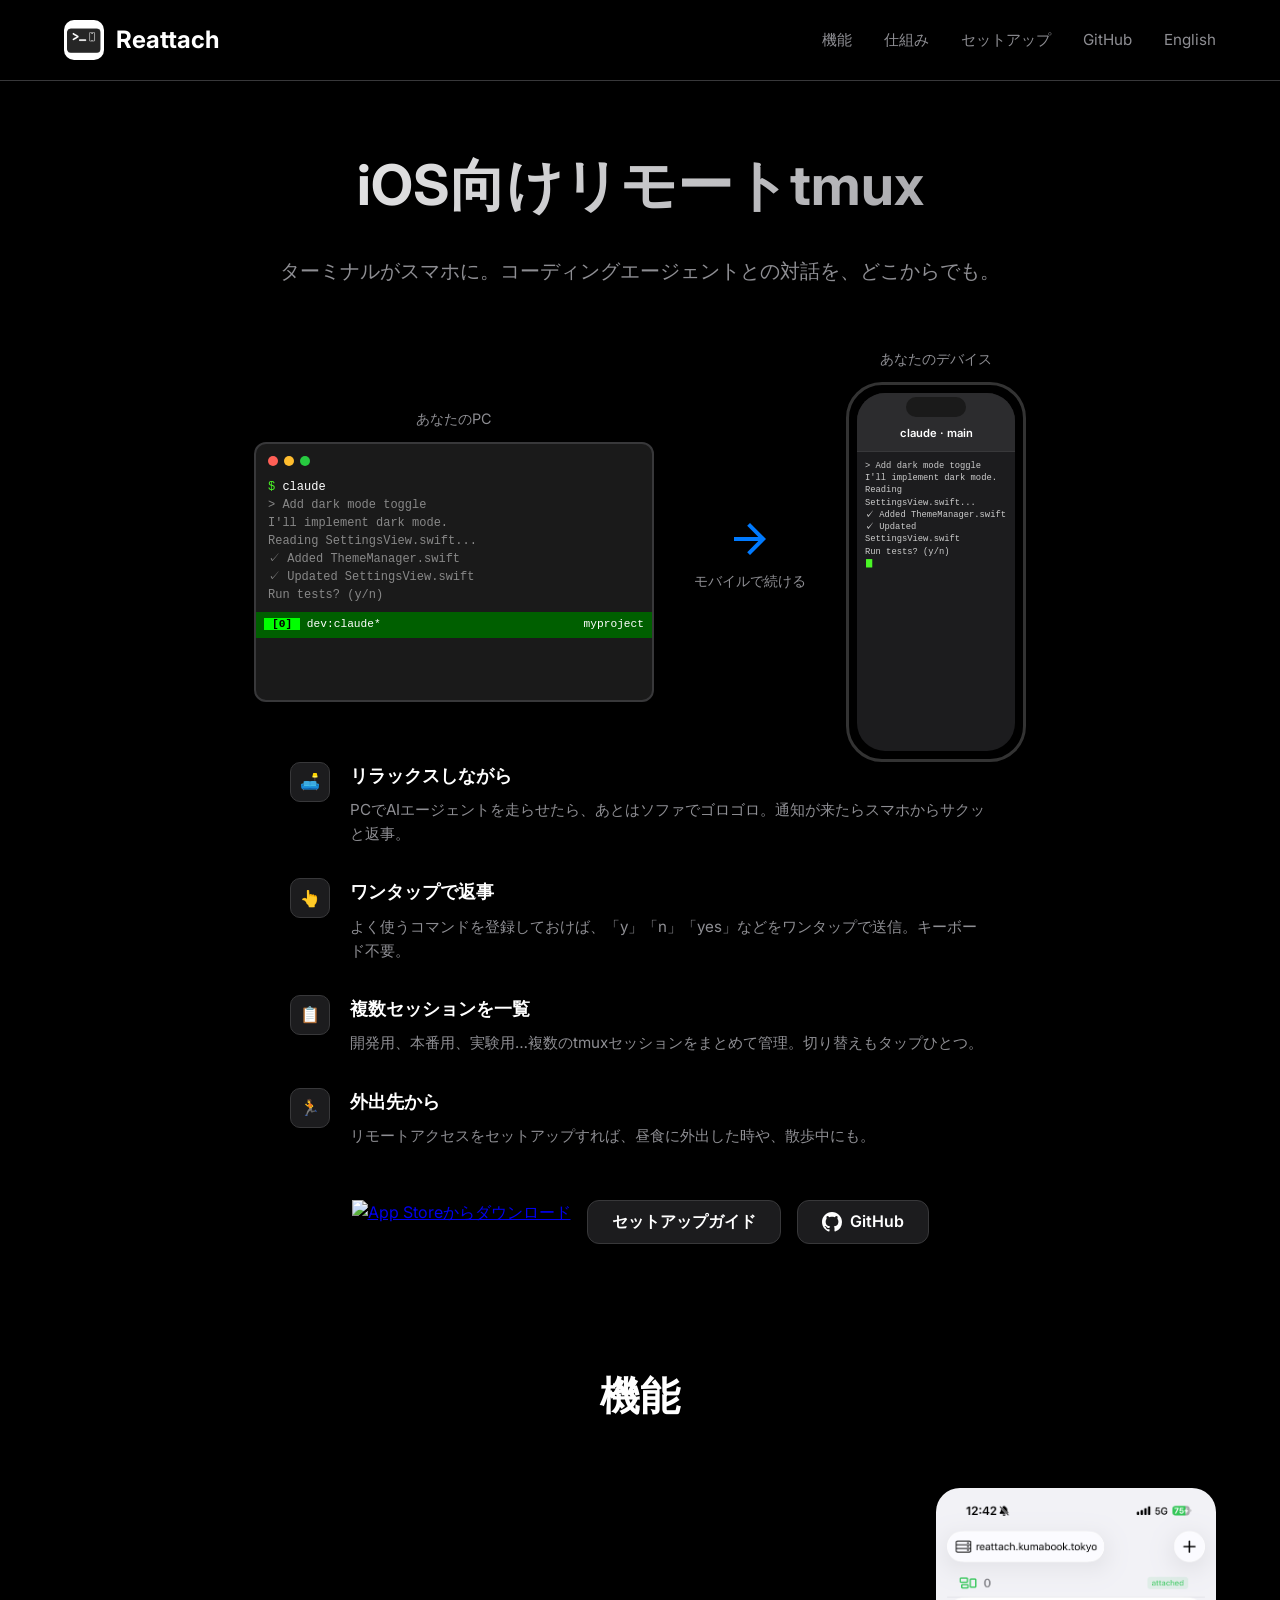
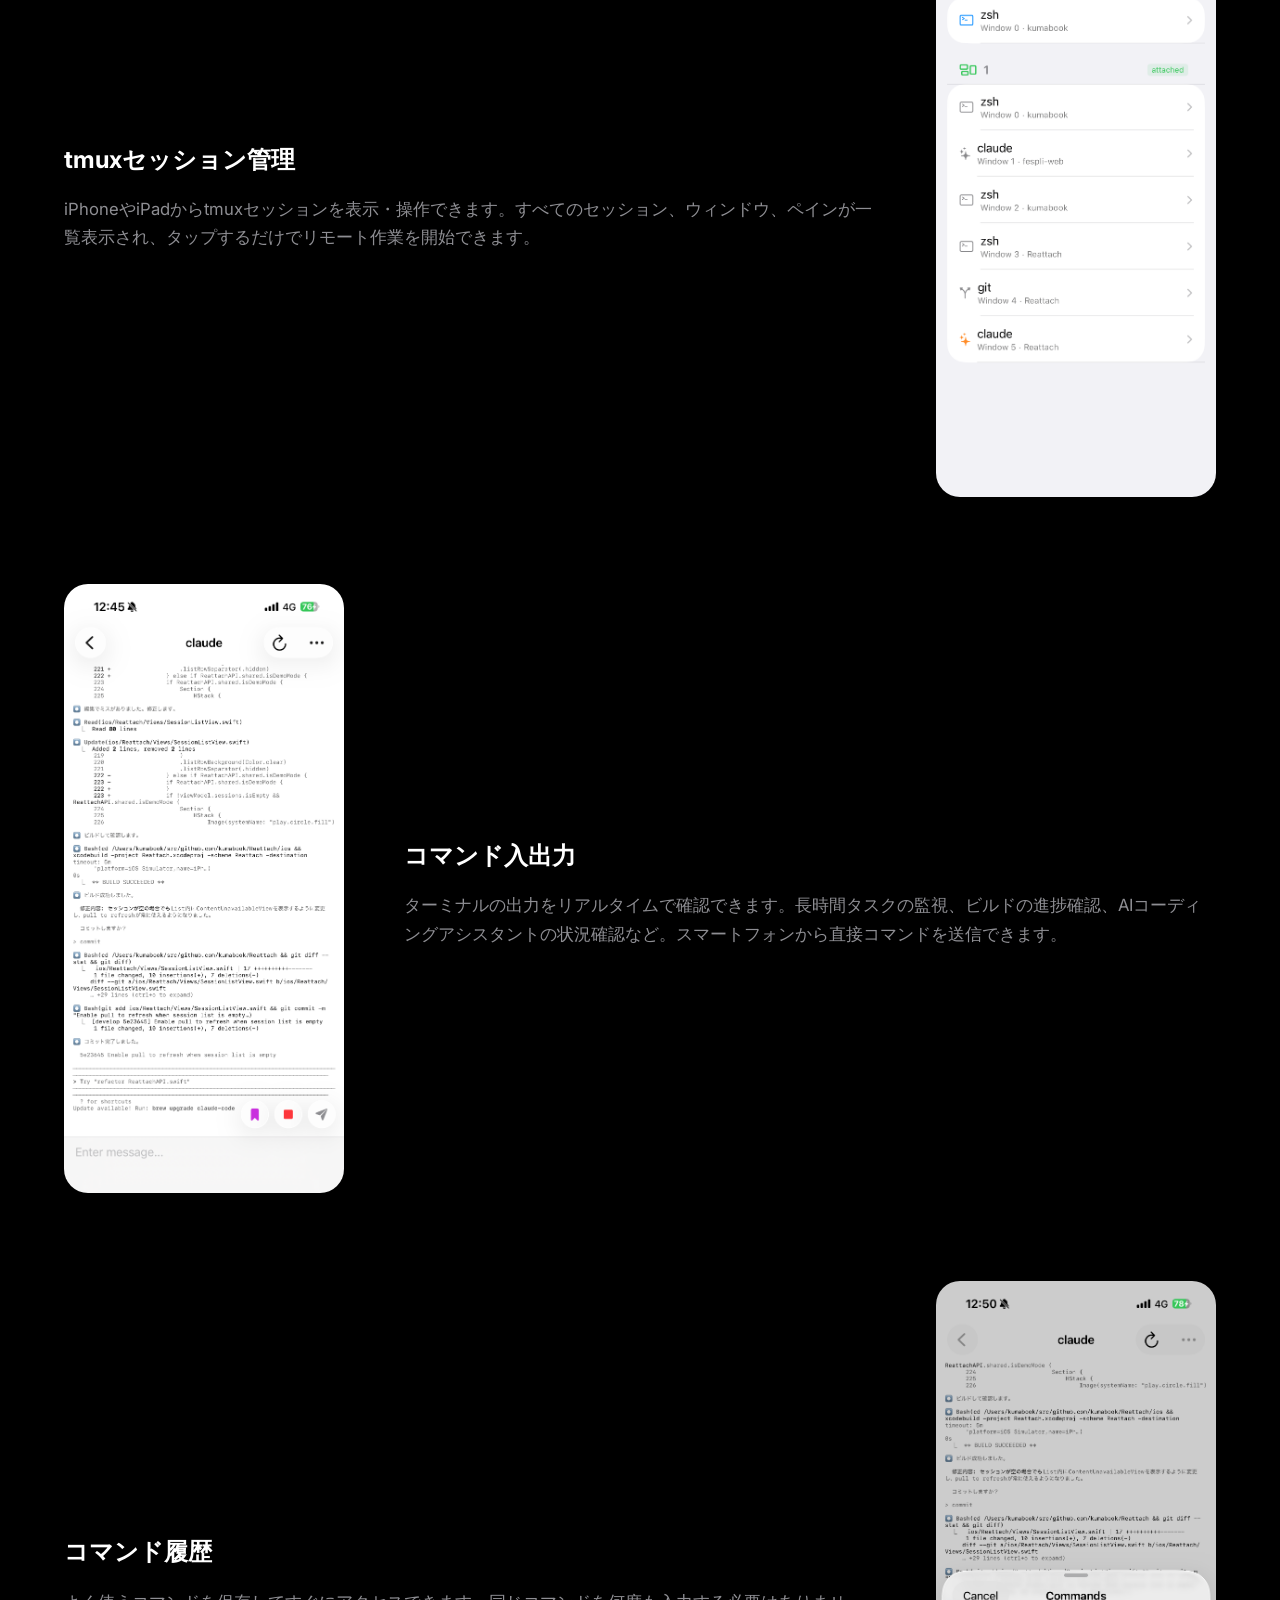
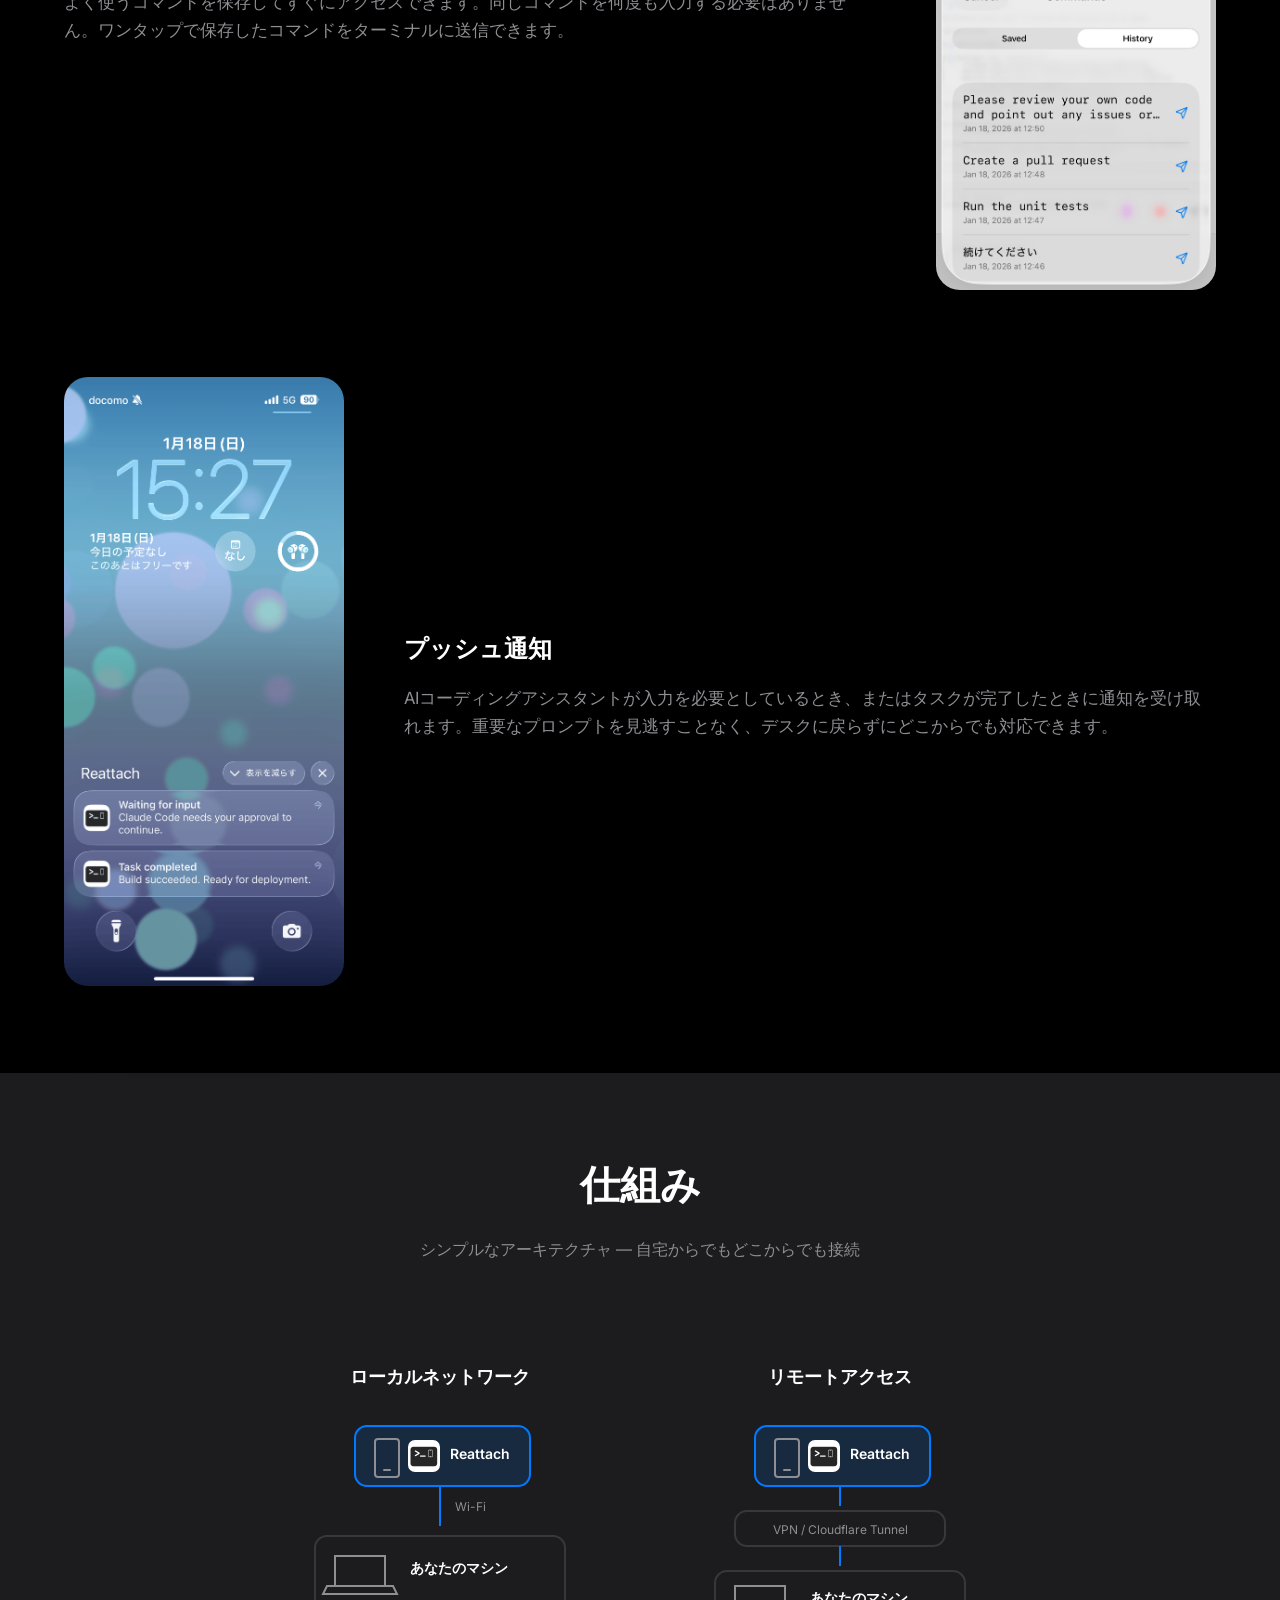
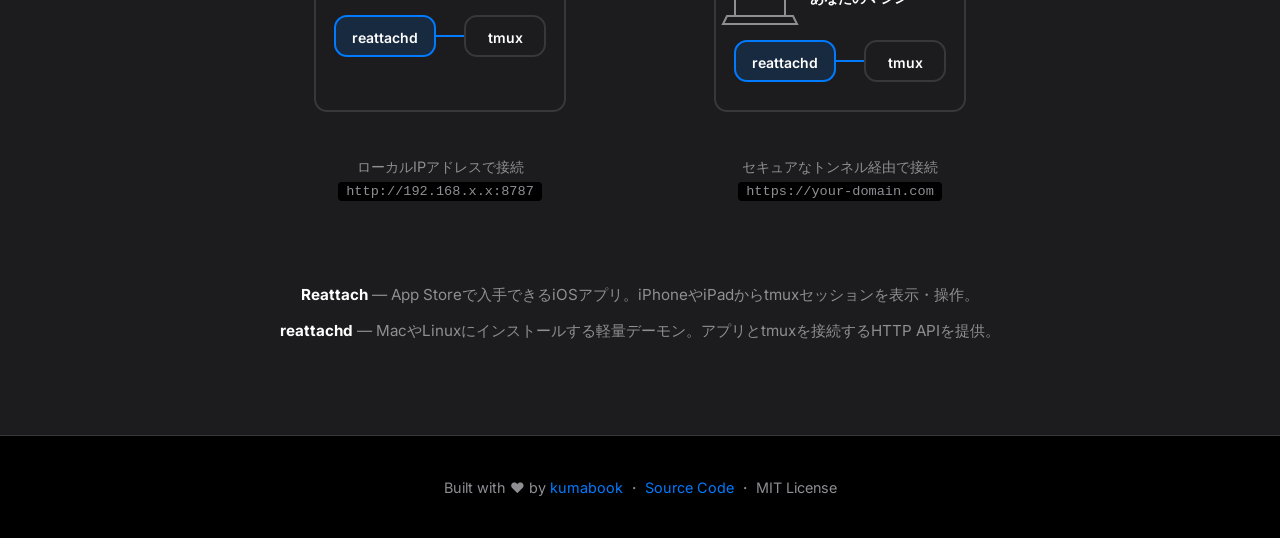
==== docs/ja/index.html @ fb19f775 "Improve landing page layout and CTA placement - Move CTA buttons above Features section for better v" ====
<!DOCTYPE html>
<html lang="ja">
<head>
    <meta charset="UTF-8">
    <meta name="viewport" content="width=device-width, initial-scale=1.0">
    <title>Reattach - iOS向けリモートtmuxクライアント</title>
    <meta name="description" content="iPhoneからtmuxセッションを操作。AIコーディングエージェントの監視に最適。">
    <link rel="preconnect" href="https://fonts.googleapis.com">
    <link rel="preconnect" href="https://fonts.gstatic.com" crossorigin>
    <link href="https://fonts.googleapis.com/css2?family=Inter:wght@400;500;600;700&display=swap" rel="stylesheet">
    <style>
        :root {
            --primary: #007AFF;
            --primary-dark: #0056CC;
            --bg: #000000;
            --bg-secondary: #1C1C1E;
            --text: #FFFFFF;
            --text-secondary: #8E8E93;
            --border: #38383A;
        }

        * {
            margin: 0;
            padding: 0;
            box-sizing: border-box;
        }

        body {
            font-family: 'Inter', -apple-system, BlinkMacSystemFont, sans-serif;
            background: var(--bg);
            color: var(--text);
            line-height: 1.6;
        }

        .container {
            max-width: 1200px;
            margin: 0 auto;
            padding: 0 24px;
        }

        /* Header */
        header {
            padding: 20px 0;
            border-bottom: 1px solid var(--border);
        }

        nav {
            display: flex;
            justify-content: space-between;
            align-items: center;
        }

        .logo {
            display: flex;
            align-items: center;
            gap: 12px;
            font-size: 1.5rem;
            font-weight: 700;
            text-decoration: none;
            color: var(--text);
        }

        .logo-icon {
            width: 40px;
            height: 40px;
            border-radius: 10px;
            object-fit: cover;
        }

        .nav-links {
            display: flex;
            gap: 32px;
        }

        .nav-links a {
            color: var(--text-secondary);
            text-decoration: none;
            font-size: 0.95rem;
            transition: color 0.2s;
        }

        .nav-links a:hover {
            color: var(--text);
        }

        /* Hero */
        .hero {
            padding: 60px 0 20px;
            text-align: center;
        }

        .hero h1 {
            font-size: 3.5rem;
            font-weight: 700;
            margin-bottom: 24px;
            background: linear-gradient(135deg, var(--text), var(--text-secondary));
            -webkit-background-clip: text;
            -webkit-text-fill-color: transparent;
            background-clip: text;
        }

        .hero p {
            font-size: 1.25rem;
            color: var(--text-secondary);
            margin: 0 auto 40px;
        }

        .cta-buttons {
            display: flex;
            gap: 16px;
            justify-content: center;
            flex-wrap: wrap;
        }

        .btn {
            display: inline-flex;
            align-items: center;
            gap: 8px;
            padding: 14px 28px;
            border-radius: 12px;
            font-size: 1rem;
            font-weight: 600;
            text-decoration: none;
            transition: all 0.2s;
        }

        .btn-primary {
            background: var(--primary);
            color: white;
        }

        .btn-primary:hover {
            background: var(--primary-dark);
            transform: translateY(-2px);
        }

        .btn-secondary {
            background: var(--bg-secondary);
            color: var(--text);
            border: 1px solid var(--border);
        }

        .btn-secondary:hover {
            background: #2C2C2E;
            transform: translateY(-2px);
        }

        .app-store-badge {
            display: inline-flex;
            align-items: center;
            transition: transform 0.2s;
        }

        .app-store-badge:hover {
            transform: translateY(-2px);
        }

        .app-store-badge img {
            height: 44px;
            width: auto;
        }

        .cta-buttons .btn {
            height: 44px;
            padding: 0 24px;
            display: inline-flex;
            align-items: center;
        }

        /* Hero Visual */
        .hero-visual {
            padding: 0;
        }

        .handoff-diagram {
            display: flex;
            align-items: center;
            justify-content: center;
            gap: 40px;
            flex-wrap: wrap;
        }

        .device {
            position: relative;
        }

        .device-label {
            text-align: center;
            margin-bottom: 12px;
            font-size: 0.9rem;
            color: var(--text-secondary);
        }

        .pc-screen {
            width: 400px;
            height: 260px;
            background: #1a1a1a;
            border-radius: 12px;
            border: 2px solid var(--border);
            padding: 12px;
            font-family: 'SF Mono', 'Menlo', monospace;
            font-size: 0.75rem;
            color: #4AF626;
            overflow: hidden;
        }

        .pc-screen .title-bar {
            display: flex;
            gap: 6px;
            margin-bottom: 12px;
        }

        .pc-screen .title-bar span {
            width: 10px;
            height: 10px;
            border-radius: 50%;
        }

        .pc-screen .title-bar .red { background: #FF5F56; }
        .pc-screen .title-bar .yellow { background: #FFBD2E; }
        .pc-screen .title-bar .green { background: #27CA40; }

        .pc-screen .terminal-content {
            line-height: 1.5;
            color: #ccc;
            flex: 1;
        }

        .pc-screen .prompt { color: #4AF626; }
        .pc-screen .command { color: #fff; }
        .pc-screen .output { color: #888; }

        .pc-screen .tmux-status {
            background: #005f00;
            color: #fff;
            padding: 4px 8px;
            font-size: 0.7rem;
            margin: 8px -12px -12px -12px;
            display: flex;
            justify-content: space-between;
        }

        .pc-screen .tmux-status .session {
            background: #00ff00;
            color: #000;
            padding: 0 8px;
            font-weight: bold;
        }

        .arrow {
            display: flex;
            flex-direction: column;
            align-items: center;
            gap: 8px;
            color: var(--primary);
        }

        .arrow svg {
            width: 48px;
            height: 48px;
        }

        .arrow span {
            font-size: 0.85rem;
            color: var(--text-secondary);
        }

        .phone-frame {
            width: 180px;
            height: 380px;
            background: #000;
            border-radius: 36px;
            border: 3px solid #333;
            padding: 8px;
            position: relative;
        }

        .phone-frame::before {
            content: '';
            position: absolute;
            top: 12px;
            left: 50%;
            transform: translateX(-50%);
            width: 60px;
            height: 20px;
            background: #1a1a1a;
            border-radius: 10px;
        }

        .phone-screen {
            width: 100%;
            height: 100%;
            background: #1C1C1E;
            border-radius: 28px;
            overflow: hidden;
            display: flex;
            flex-direction: column;
        }

        .phone-header {
            background: #2C2C2E;
            padding: 32px 12px 8px;
            text-align: center;
            font-size: 0.7rem;
            font-weight: 600;
            border-bottom: 1px solid var(--border);
        }

        .phone-content {
            flex: 1;
            padding: 8px;
            font-family: 'SF Mono', 'Menlo', monospace;
            font-size: 0.55rem;
            color: #ccc;
            line-height: 1.4;
            overflow: hidden;
        }

        .phone-content .prompt { color: #4AF626; }

        @media (max-width: 768px) {
            .handoff-diagram {
                flex-direction: column;
                gap: 24px;
            }

            .pc-screen {
                width: 320px;
                height: 200px;
                font-size: 0.65rem;
            }

            .arrow {
                transform: rotate(90deg);
            }

            .arrow span {
                transform: rotate(-90deg);
            }

            .phone-frame {
                width: 140px;
                height: 300px;
            }
        }

        /* Features */
        .features {
            padding: 80px 0;
        }

        .features h2 {
            text-align: center;
            font-size: 2.5rem;
            margin-bottom: 60px;
        }

        .feature-row {
            display: flex;
            align-items: center;
            gap: 60px;
            margin-bottom: 80px;
        }

        .feature-row:nth-child(even) {
            flex-direction: row-reverse;
        }

        .feature-row:last-child {
            margin-bottom: 0;
        }

        .feature-image {
            flex-shrink: 0;
        }

        .feature-image img {
            width: 280px;
            height: auto;
            border-radius: 24px;
            box-shadow: 0 20px 60px rgba(0, 0, 0, 0.5);
        }

        .feature-content h3 {
            font-size: 1.5rem;
            margin-bottom: 16px;
        }

        .feature-content p {
            color: var(--text-secondary);
            font-size: 1.05rem;
            line-height: 1.7;
        }

        @media (max-width: 768px) {
            .feature-row,
            .feature-row:nth-child(even) {
                flex-direction: column;
                gap: 32px;
                text-align: center;
            }

            .feature-image img {
                width: 240px;
            }
        }

        /* Architecture */
        .architecture {
            padding: 80px 0;
            background: var(--bg-secondary);
        }

        .architecture h2 {
            text-align: center;
            font-size: 2.5rem;
            margin-bottom: 20px;
        }

        .architecture > .container > p {
            text-align: center;
            color: var(--text-secondary);
            margin-bottom: 60px;
        }

        .diagram {
            display: flex;
            justify-content: center;
            padding: 40px 20px;
        }

        .diagram svg {
            max-width: 100%;
            height: auto;
        }

        .diagram-grid {
            display: grid;
            grid-template-columns: repeat(2, 1fr);
            gap: 40px;
            padding: 40px 20px;
            max-width: 800px;
            margin: 0 auto;
        }

        .diagram-item {
            text-align: center;
        }

        .diagram-item h3 {
            font-size: 1.1rem;
            margin-bottom: 20px;
            color: var(--text);
        }

        .diagram-item svg {
            max-width: 100%;
            height: auto;
        }

        .diagram-caption {
            margin-top: 16px;
            font-size: 0.9rem;
            color: var(--text-secondary);
        }

        .diagram-caption code {
            background: var(--bg);
            padding: 2px 8px;
            border-radius: 4px;
            font-size: 0.85rem;
        }

        @media (max-width: 700px) {
            .diagram-grid {
                grid-template-columns: 1fr;
            }
        }

        .diagram-box {
            fill: var(--bg-secondary);
            stroke: var(--border);
            stroke-width: 2;
            rx: 12;
        }

        .diagram-box-highlight {
            fill: rgba(0, 122, 255, 0.15);
            stroke: var(--primary);
            stroke-width: 2;
            rx: 12;
        }

        .diagram-text {
            fill: var(--text);
            font-family: 'Inter', sans-serif;
            font-size: 14px;
            font-weight: 600;
        }

        .diagram-text-small {
            fill: var(--text-secondary);
            font-family: 'Inter', sans-serif;
            font-size: 12px;
        }

        .diagram-text-mono {
            fill: var(--text-secondary);
            font-family: 'SF Mono', 'Menlo', monospace;
            font-size: 11px;
        }

        .diagram-arrow {
            stroke: var(--primary);
            stroke-width: 2;
            fill: none;
            marker-end: url(#arrowhead);
        }

        .diagram-line-dashed {
            stroke: var(--border);
            stroke-width: 2;
            stroke-dasharray: 6 4;
            fill: none;
        }

        .diagram-icon {
            fill: var(--text);
        }

        .architecture-notes {
            max-width: 1200px;
            margin: 40px auto 0;
            text-align: center;
        }

        .architecture-notes p {
            color: var(--text-secondary);
            font-size: 0.95rem;
            margin-bottom: 12px;
        }

        .architecture-notes strong {
            color: var(--text);
        }

        /* Use Cases */
        .use-cases {
            padding: 80px 0;
        }

        .use-cases h2 {
            text-align: center;
            font-size: 2.5rem;
            margin-bottom: 60px;
        }

        .use-case-list {
            max-width: 700px;
            margin: 0 auto;
        }

        .use-case {
            display: flex;
            gap: 20px;
            margin-bottom: 32px;
            align-items: flex-start;
        }

        .use-case-icon {
            width: 40px;
            height: 40px;
            background: var(--bg-secondary);
            border: 1px solid var(--border);
            border-radius: 10px;
            display: flex;
            align-items: center;
            justify-content: center;
            flex-shrink: 0;
        }

        .use-case h3 {
            font-size: 1.1rem;
            margin-bottom: 8px;
        }

        .use-case p {
            color: var(--text-secondary);
            font-size: 0.95rem;
        }

        /* CTA Section */
        .cta-section {
            padding: 20px 0 40px;
            text-align: center;
        }

        /* Footer */
        footer {
            padding: 40px 0;
            border-top: 1px solid var(--border);
            text-align: center;
        }

        footer p {
            color: var(--text-secondary);
            font-size: 0.9rem;
        }

        footer a {
            color: var(--primary);
            text-decoration: none;
        }

        footer a:hover {
            text-decoration: underline;
        }

        /* Responsive */
        @media (max-width: 768px) {
            .hero h1 {
                font-size: 2.5rem;
            }

            .hero p {
                font-size: 1.1rem;
            }

            .nav-links {
                display: none;
            }

            .features h2,
            .architecture h2,
            .use-cases h2 {
                font-size: 2rem;
            }
        }
    </style>
</head>
<body>
    <header>
        <div class="container">
            <nav>
                <a href="/ja/" class="logo">
                    <img src="../app-icon.png" alt="Reattach" class="logo-icon">
                    Reattach
                </a>
                <div class="nav-links">
                    <a href="#features">機能</a>
                    <a href="#architecture">仕組み</a>
                    <a href="/setup.html">セットアップ</a>
                    <a href="https://github.com/kumabook/Reattach">GitHub</a>
                    <a href="/">English</a>
                </div>
            </nav>
        </div>
    </header>

    <main>
        <section class="hero">
            <div class="container">
                <h1>iOS向けリモートtmux</h1>
                <p>ターミナルがスマホに。コーディングエージェントとの対話を、どこからでも。</p>
            </div>
        </section>

        <section class="hero-visual">
            <div class="container">
                <div class="handoff-diagram">
                    <div class="device">
                        <div class="device-label">あなたのPC</div>
                        <div class="pc-screen">
                            <div class="title-bar">
                                <span class="red"></span>
                                <span class="yellow"></span>
                                <span class="green"></span>
                            </div>
                            <div class="terminal-content">
                                <div><span class="prompt">$</span> <span class="command">claude</span></div>
                                <div><span class="output">> Add dark mode toggle</span></div>
                                <div><span class="output"></span></div>
                                <div><span class="output">I'll implement dark mode.</span></div>
                                <div><span class="output">Reading SettingsView.swift...</span></div>
                                <div><span class="output"></span></div>
                                <div><span class="output">✓ Added ThemeManager.swift</span></div>
                                <div><span class="output">✓ Updated SettingsView.swift</span></div>
                                <div><span class="output"></span></div>
                                <div><span class="output">Run tests? (y/n)</span></div>
                            </div>
                            <div class="tmux-status">
                                <span><span class="session">[0]</span> dev:claude*</span>
                                <span>myproject</span>
                            </div>
                        </div>
                    </div>

                    <div class="arrow">
                        <svg viewBox="0 0 24 24" fill="currentColor">
                            <path d="M12 4l-1.41 1.41L16.17 11H4v2h12.17l-5.58 5.59L12 20l8-8z"/>
                        </svg>
                        <span>モバイルで続ける</span>
                    </div>

                    <div class="device">
                        <div class="device-label">あなたのデバイス</div>
                        <div class="phone-frame">
                            <div class="phone-screen">
                                <div class="phone-header">claude · main</div>
                                <div class="phone-content">
                                    <div>> Add dark mode toggle</div>
                                    <div></div>
                                    <div>I'll implement dark mode.</div>
                                    <div>Reading SettingsView.swift...</div>
                                    <div></div>
                                    <div>✓ Added ThemeManager.swift</div>
                                    <div>✓ Updated SettingsView.swift</div>
                                    <div></div>
                                    <div>Run tests? (y/n)</div>
                                    <div></div>
                                    <div><span class="prompt">▊</span></div>
                                </div>
                            </div>
                        </div>
                    </div>
                </div>
                <div class="use-case-list">
                    <div class="use-case">
                        <div class="use-case-icon">🛋️</div>
                        <div>
                            <h3>リラックスしながら</h3>
                            <p>PCでAIエージェントを走らせたら、あとはソファでゴロゴロ。通知が来たらスマホからサクッと返事。</p>
                        </div>
                    </div>
                    <div class="use-case">
                        <div class="use-case-icon">👆</div>
                        <div>
                            <h3>ワンタップで返事</h3>
                            <p>よく使うコマンドを登録しておけば、「y」「n」「yes」などをワンタップで送信。キーボード不要。</p>
                        </div>
                    </div>
                    <div class="use-case">
                        <div class="use-case-icon">📋</div>
                        <div>
                            <h3>複数セッションを一覧</h3>
                            <p>開発用、本番用、実験用…複数のtmuxセッションをまとめて管理。切り替えもタップひとつ。</p>
                        </div>
                    </div>
                    <div class="use-case">
                        <div class="use-case-icon">🏃</div>
                        <div>
                            <h3>外出先から</h3>
                            <p>リモートアクセスをセットアップすれば、昼食に外出した時や、散歩中にも。</p>
                        </div>
                    </div>
                </div>
            </div>
        </section>

        <section class="cta-section">
            <div class="container">
                <div class="cta-buttons">
                    <a href="#" class="app-store-badge">
                        <img src="https://tools.applemediaservices.com/api/badges/download-on-the-app-store/black/ja-jp?size=250x83" alt="App Storeからダウンロード">
                    </a>
                    <a href="/setup.html" class="btn btn-secondary">セットアップガイド</a>
                    <a href="https://github.com/kumabook/Reattach" class="btn btn-secondary">
                        <svg width="20" height="20" viewBox="0 0 24 24" fill="currentColor"><path d="M12 0C5.37 0 0 5.37 0 12c0 5.31 3.435 9.795 8.205 11.385.6.105.825-.255.825-.57 0-.285-.015-1.23-.015-2.235-3.015.555-3.795-.735-4.035-1.41-.135-.345-.72-1.41-1.23-1.695-.42-.225-1.02-.78-.015-.795.945-.015 1.62.87 1.845 1.23 1.08 1.815 2.805 1.305 3.495.99.105-.78.42-1.305.765-1.605-2.67-.3-5.46-1.335-5.46-5.925 0-1.305.465-2.385 1.23-3.225-.12-.3-.54-1.53.12-3.18 0 0 1.005-.315 3.3 1.23.96-.27 1.98-.405 3-.405s2.04.135 3 .405c2.295-1.56 3.3-1.23 3.3-1.23.66 1.65.24 2.88.12 3.18.765.84 1.23 1.905 1.23 3.225 0 4.605-2.805 5.625-5.475 5.925.435.375.81 1.095.81 2.22 0 1.605-.015 2.895-.015 3.3 0 .315.225.69.825.57A12.02 12.02 0 0024 12c0-6.63-5.37-12-12-12z"/></svg>
                        GitHub
                    </a>
                </div>
            </div>
        </section>

        <section class="features" id="features">
            <div class="container">
                <h2>機能</h2>
                <div class="feature-row">
                    <div class="feature-image">
                        <img src="../images/sessions.png" alt="セッション一覧">
                    </div>
                    <div class="feature-content">
                        <h3>tmuxセッション管理</h3>
                        <p>iPhoneやiPadからtmuxセッションを表示・操作できます。すべてのセッション、ウィンドウ、ペインが一覧表示され、タップするだけでリモート作業を開始できます。</p>
                    </div>
                </div>
                <div class="feature-row">
                    <div class="feature-image">
                        <img src="../images/pane.png" alt="ターミナル出力">
                    </div>
                    <div class="feature-content">
                        <h3>コマンド入出力</h3>
                        <p>ターミナルの出力をリアルタイムで確認できます。長時間タスクの監視、ビルドの進捗確認、AIコーディングアシスタントの状況確認など。スマートフォンから直接コマンドを送信できます。</p>
                    </div>
                </div>
                <div class="feature-row">
                    <div class="feature-image">
                        <img src="../images/commands.png" alt="コマンド履歴">
                    </div>
                    <div class="feature-content">
                        <h3>コマンド履歴</h3>
                        <p>よく使うコマンドを保存してすぐにアクセスできます。同じコマンドを何度も入力する必要はありません。ワンタップで保存したコマンドをターミナルに送信できます。</p>
                    </div>
                </div>
                <div class="feature-row">
                    <div class="feature-image">
                        <img src="../images/notifications.png" alt="プッシュ通知">
                    </div>
                    <div class="feature-content">
                        <h3>プッシュ通知</h3>
                        <p>AIコーディングアシスタントが入力を必要としているとき、またはタスクが完了したときに通知を受け取れます。重要なプロンプトを見逃すことなく、デスクに戻らずにどこからでも対応できます。</p>
                    </div>
                </div>
            </div>
        </section>

        <section class="architecture" id="architecture">
            <div class="container">
                <h2>仕組み</h2>
                <p>シンプルなアーキテクチャ — 自宅からでもどこからでも接続</p>
                <div class="diagram-grid">
                    <!-- Local Network Diagram -->
                    <div class="diagram-item">
                        <h3>ローカルネットワーク</h3>
                        <svg width="320" height="320" viewBox="0 0 320 320">
                            <defs>
                                <marker id="arrowhead1" markerWidth="10" markerHeight="7" refX="9" refY="3.5" orient="auto">
                                    <polygon points="0 0, 10 3.5, 0 7" fill="#007AFF"/>
                                </marker>
                                <clipPath id="iconClip1">
                                    <rect x="0" y="0" width="32" height="32" rx="7"/>
                                </clipPath>
                            </defs>

                            <!-- iOS App -->
                            <rect class="diagram-box-highlight" x="75" y="15" width="175" height="60"/>
                            <rect x="95" y="28" width="24" height="38" rx="3" fill="none" stroke="#8E8E93" stroke-width="2"/>
                            <rect x="103" y="58" width="8" height="2" rx="1" fill="#8E8E93"/>
                            <g transform="translate(128, 29)">
                                <image href="../app-icon.png" width="32" height="32" clip-path="url(#iconClip1)"/>
                            </g>
                            <text class="diagram-text" x="170" y="48" text-anchor="start">Reattach</text>

                            <!-- Arrow -->
                            <line class="diagram-arrow" x1="160" y1="75" x2="160" y2="115" marker-end="url(#arrowhead1)"/>
                            <text class="diagram-text-small" x="175" y="100">Wi-Fi</text>

                            <!-- Machine box -->
                            <rect class="diagram-box" x="35" y="125" width="250" height="175"/>
                            <path d="M55 145 L55 175 L105 175 L105 145 Z" fill="none" stroke="#8E8E93" stroke-width="2"/>
                            <path d="M47 175 L113 175 L117 183 L43 183 Z" fill="none" stroke="#8E8E93" stroke-width="2"/>
                            <text class="diagram-text" x="130" y="162" text-anchor="start">あなたのマシン</text>

                            <!-- reattachd -->
                            <rect class="diagram-box-highlight" x="55" y="205" width="100" height="40"/>
                            <text class="diagram-text" x="105" y="232" text-anchor="middle">reattachd</text>

                            <!-- Arrow -->
                            <line class="diagram-arrow" x1="155" y1="225" x2="185" y2="225" marker-end="url(#arrowhead1)"/>

                            <!-- tmux -->
                            <rect class="diagram-box" x="185" y="205" width="80" height="40"/>
                            <text class="diagram-text" x="225" y="232" text-anchor="middle">tmux</text>
                        </svg>
                        <p class="diagram-caption">ローカルIPアドレスで接続<br><code>http://192.168.x.x:8787</code></p>
                    </div>

                    <!-- Remote Access Diagram -->
                    <div class="diagram-item">
                        <h3>リモートアクセス</h3>
                        <svg width="320" height="320" viewBox="0 0 320 320">
                            <defs>
                                <marker id="arrowhead2" markerWidth="10" markerHeight="7" refX="9" refY="3.5" orient="auto">
                                    <polygon points="0 0, 10 3.5, 0 7" fill="#007AFF"/>
                                </marker>
                                <clipPath id="iconClip2">
                                    <rect x="0" y="0" width="32" height="32" rx="7"/>
                                </clipPath>
                            </defs>

                            <!-- iOS App -->
                            <rect class="diagram-box-highlight" x="75" y="15" width="175" height="60"/>
                            <rect x="95" y="28" width="24" height="38" rx="3" fill="none" stroke="#8E8E93" stroke-width="2"/>
                            <rect x="103" y="58" width="8" height="2" rx="1" fill="#8E8E93"/>
                            <g transform="translate(128, 29)">
                                <image href="../app-icon.png" width="32" height="32" clip-path="url(#iconClip2)"/>
                            </g>
                            <text class="diagram-text" x="170" y="48" text-anchor="start">Reattach</text>

                            <!-- Arrow -->
                            <line class="diagram-arrow" x1="160" y1="75" x2="160" y2="95" marker-end="url(#arrowhead2)"/>

                            <!-- VPN/Tunnel box -->
                            <rect class="diagram-box" x="55" y="100" width="210" height="35" rx="6"/>
                            <text class="diagram-text-small" x="160" y="123" text-anchor="middle">VPN / Cloudflare Tunnel</text>

                            <!-- Arrow -->
                            <line class="diagram-arrow" x1="160" y1="135" x2="160" y2="155" marker-end="url(#arrowhead2)"/>

                            <!-- Machine box -->
                            <rect class="diagram-box" x="35" y="160" width="250" height="140"/>
                            <path d="M55 175 L55 205 L105 205 L105 175 Z" fill="none" stroke="#8E8E93" stroke-width="2"/>
                            <path d="M47 205 L113 205 L117 213 L43 213 Z" fill="none" stroke="#8E8E93" stroke-width="2"/>
                            <text class="diagram-text" x="130" y="192" text-anchor="start">あなたのマシン</text>

                            <!-- reattachd -->
                            <rect class="diagram-box-highlight" x="55" y="230" width="100" height="40"/>
                            <text class="diagram-text" x="105" y="257" text-anchor="middle">reattachd</text>

                            <!-- Arrow -->
                            <line class="diagram-arrow" x1="155" y1="250" x2="185" y2="250" marker-end="url(#arrowhead2)"/>

                            <!-- tmux -->
                            <rect class="diagram-box" x="185" y="230" width="80" height="40"/>
                            <text class="diagram-text" x="225" y="257" text-anchor="middle">tmux</text>
                        </svg>
                        <p class="diagram-caption">セキュアなトンネル経由で接続<br><code>https://your-domain.com</code></p>
                    </div>
                </div>
                <div class="architecture-notes">
                    <p><strong>Reattach</strong> — App Storeで入手できるiOSアプリ。iPhoneやiPadからtmuxセッションを表示・操作。</p>
                    <p><strong>reattachd</strong> — MacやLinuxにインストールする軽量デーモン。アプリとtmuxを接続するHTTP APIを提供。</p>
                </div>
            </div>
        </section>

    </main>

    <footer>
        <div class="container">
            <p>
                Built with ❤️ by <a href="https://github.com/kumabook">kumabook</a> ・
                <a href="https://github.com/kumabook/Reattach">Source Code</a> ・
                MIT License
            </p>
        </div>
    </footer>
</body>
</html>
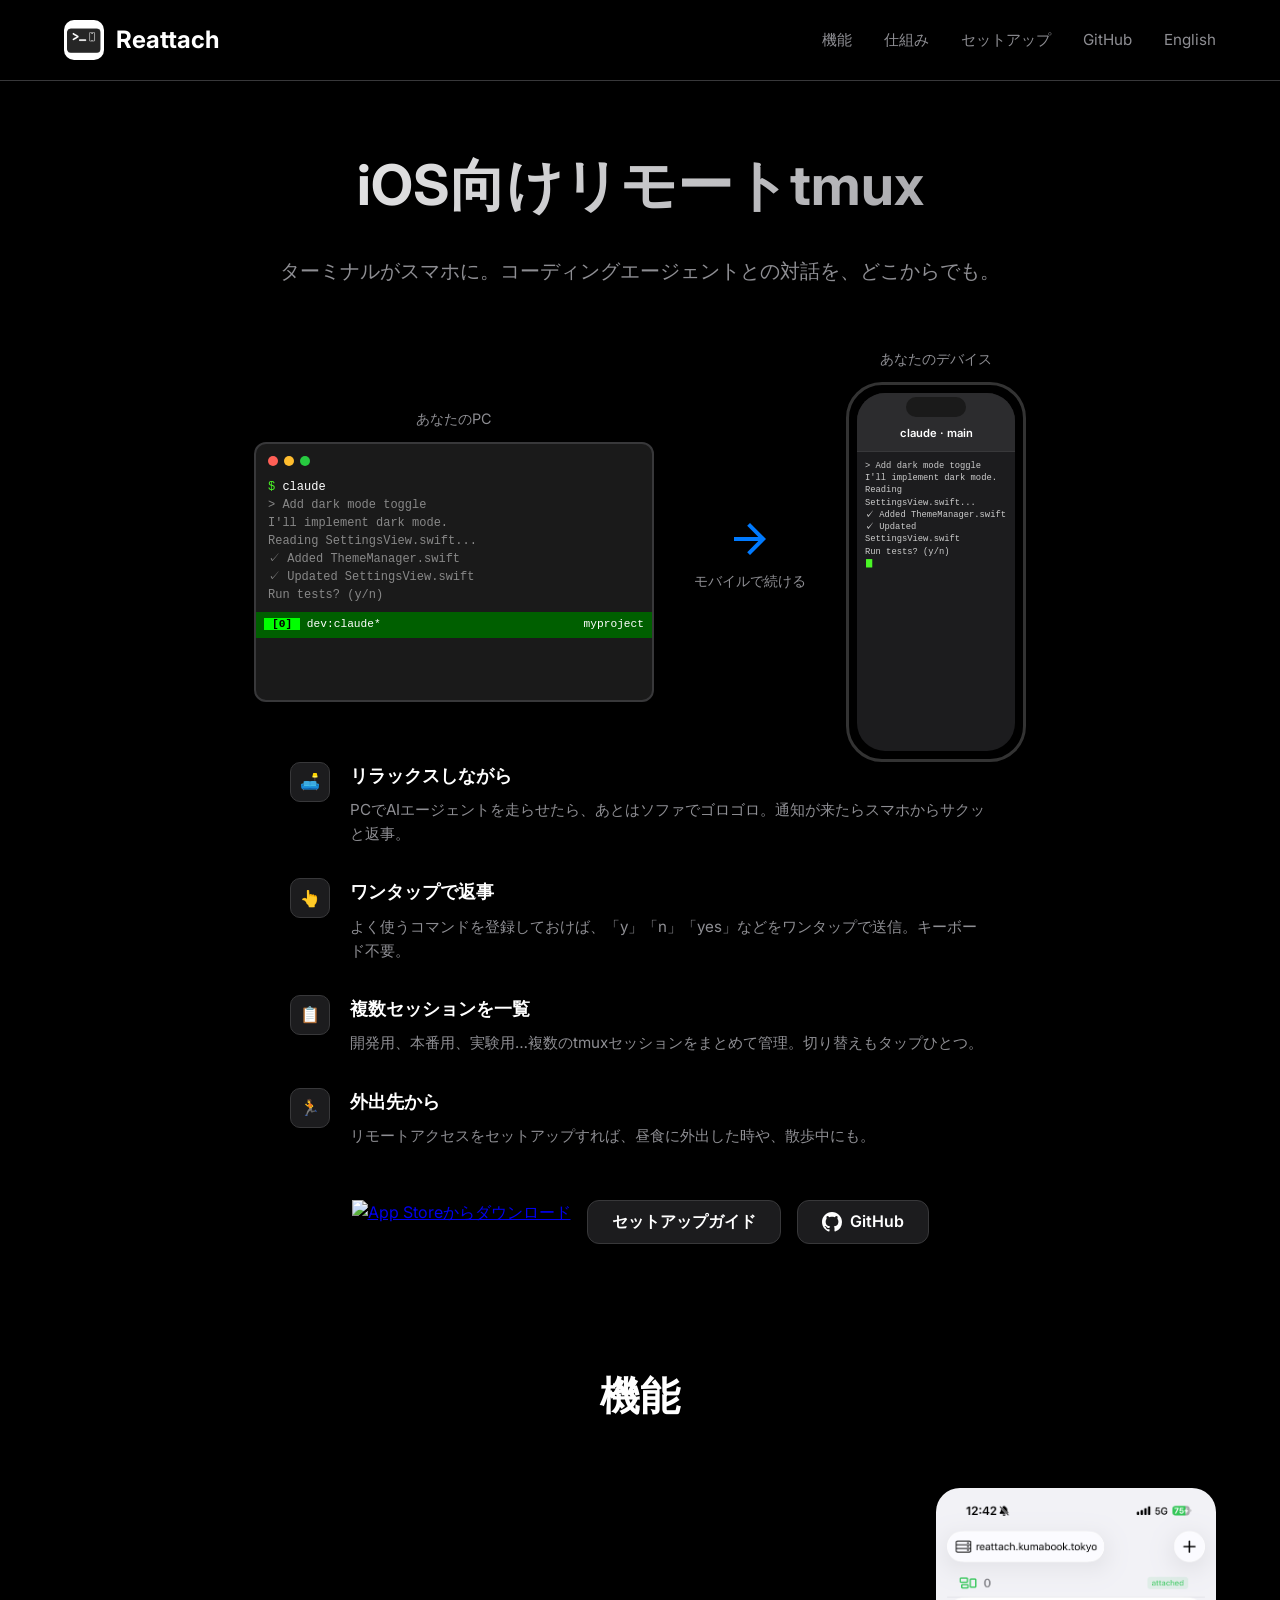
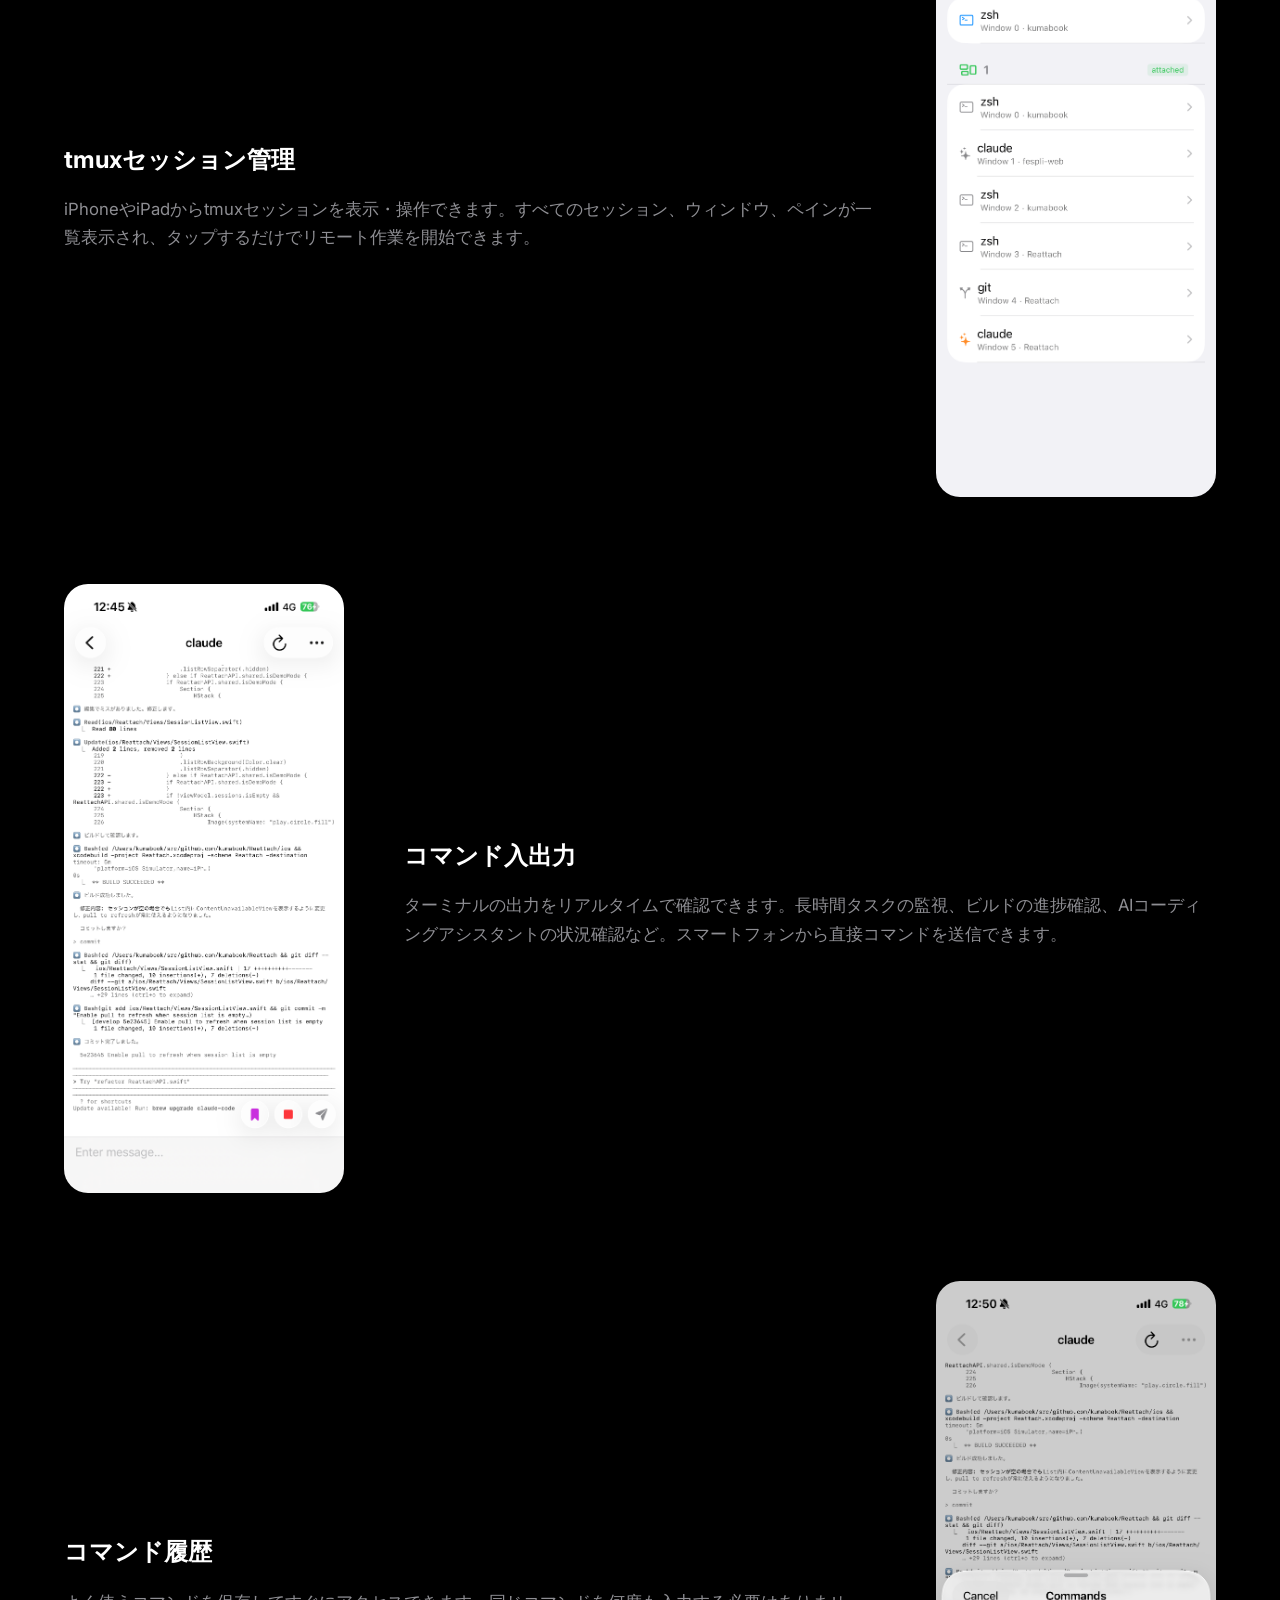
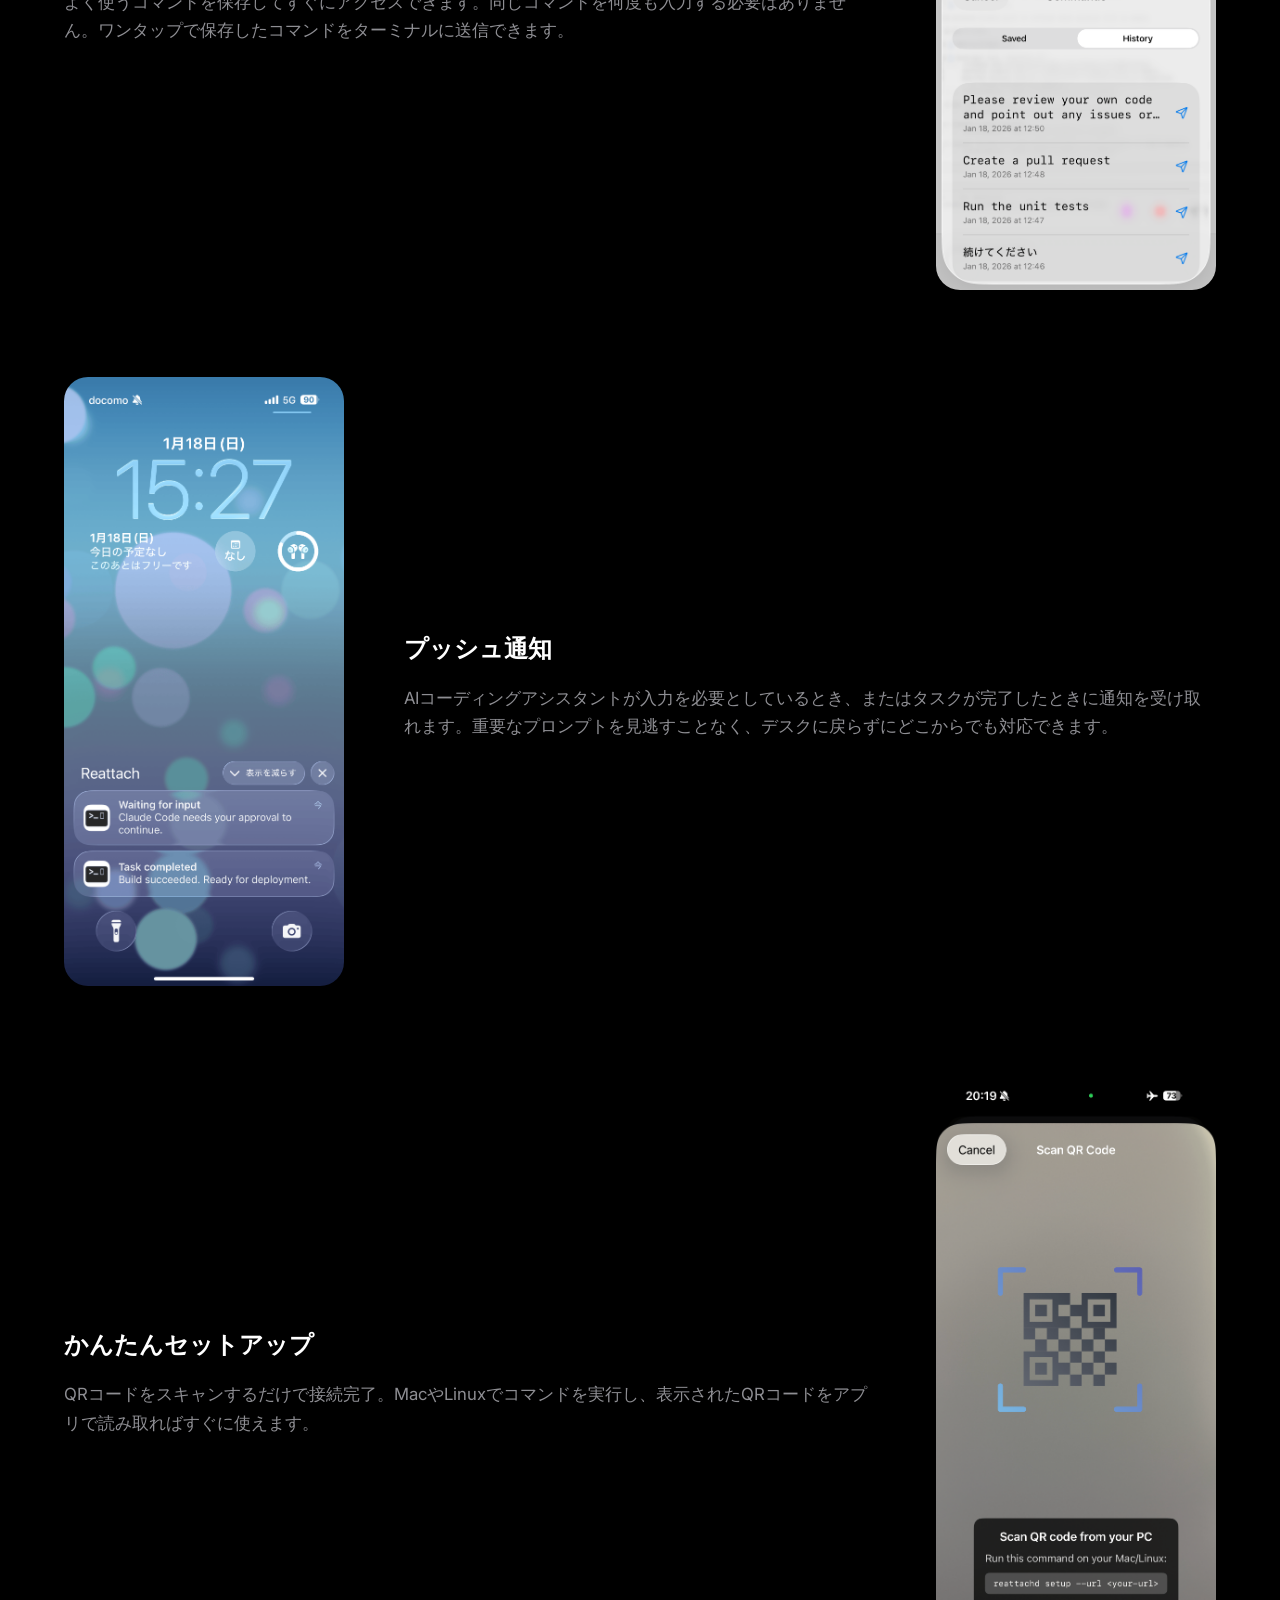
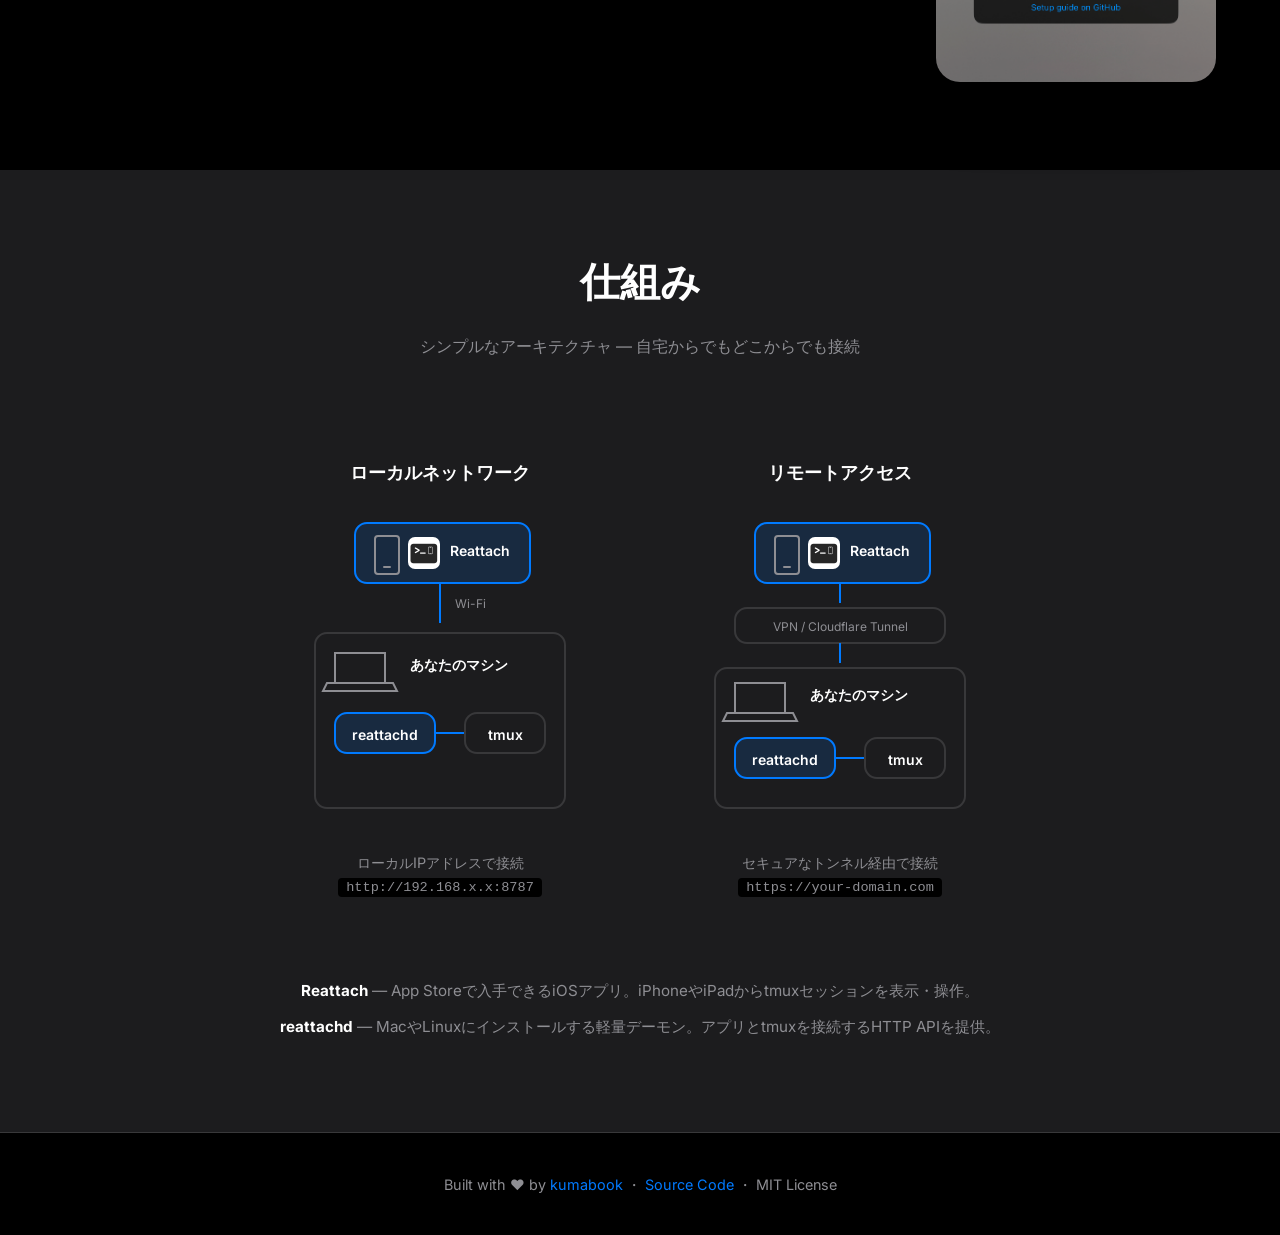
==== commit 99144af6: "Add QR code scan screenshot to setup guide and features - Add scan.png to Step 4 in setup.html - Add" ====
--- a/docs/ja/index.html
+++ b/docs/ja/index.html
@@ -811,6 +811,15 @@
                         <p>AIコーディングアシスタントが入力を必要としているとき、またはタスクが完了したときに通知を受け取れます。重要なプロンプトを見逃すことなく、デスクに戻らずにどこからでも対応できます。</p>
                     </div>
                 </div>
+                <div class="feature-row">
+                    <div class="feature-image">
+                        <img src="../images/scan.png" alt="QRコードセットアップ">
+                    </div>
+                    <div class="feature-content">
+                        <h3>かんたんセットアップ</h3>
+                        <p>QRコードをスキャンするだけで接続完了。MacやLinuxでコマンドを実行し、表示されたQRコードをアプリで読み取ればすぐに使えます。</p>
+                    </div>
+                </div>
             </div>
         </section>
 
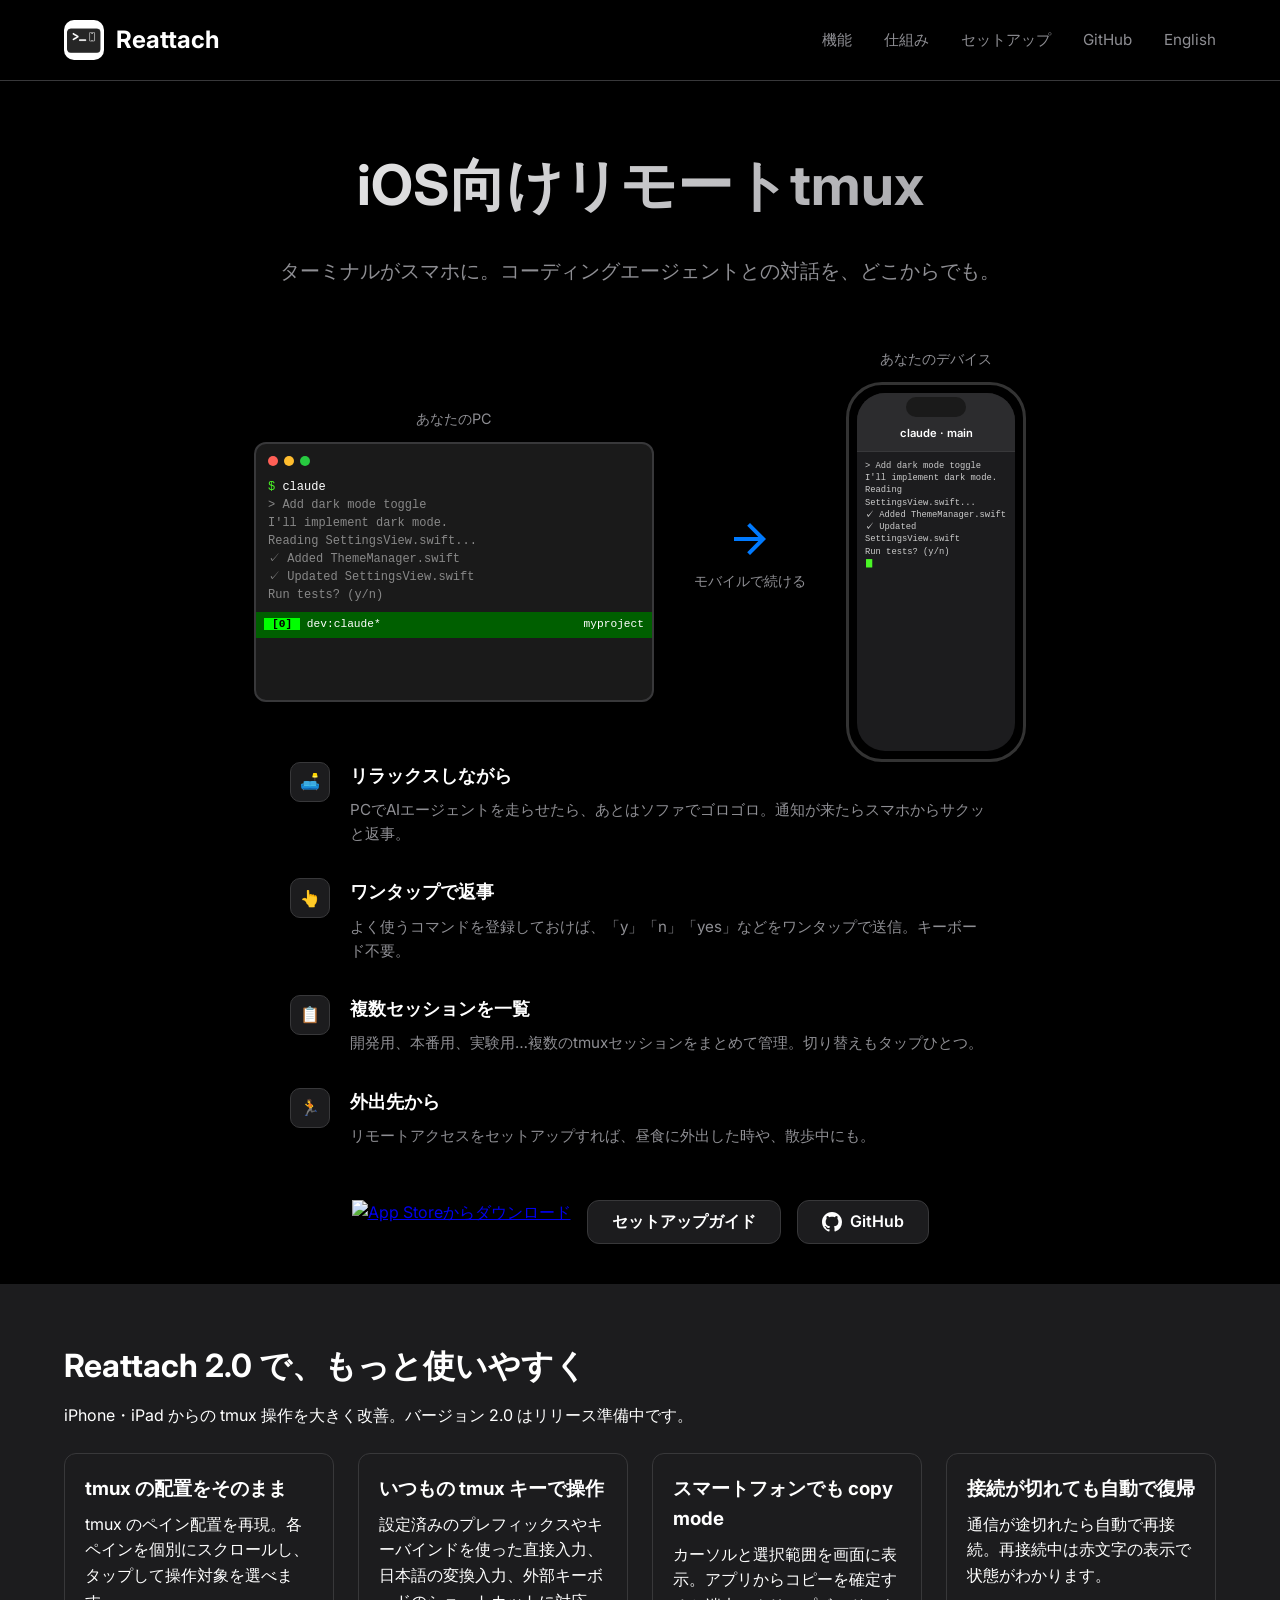
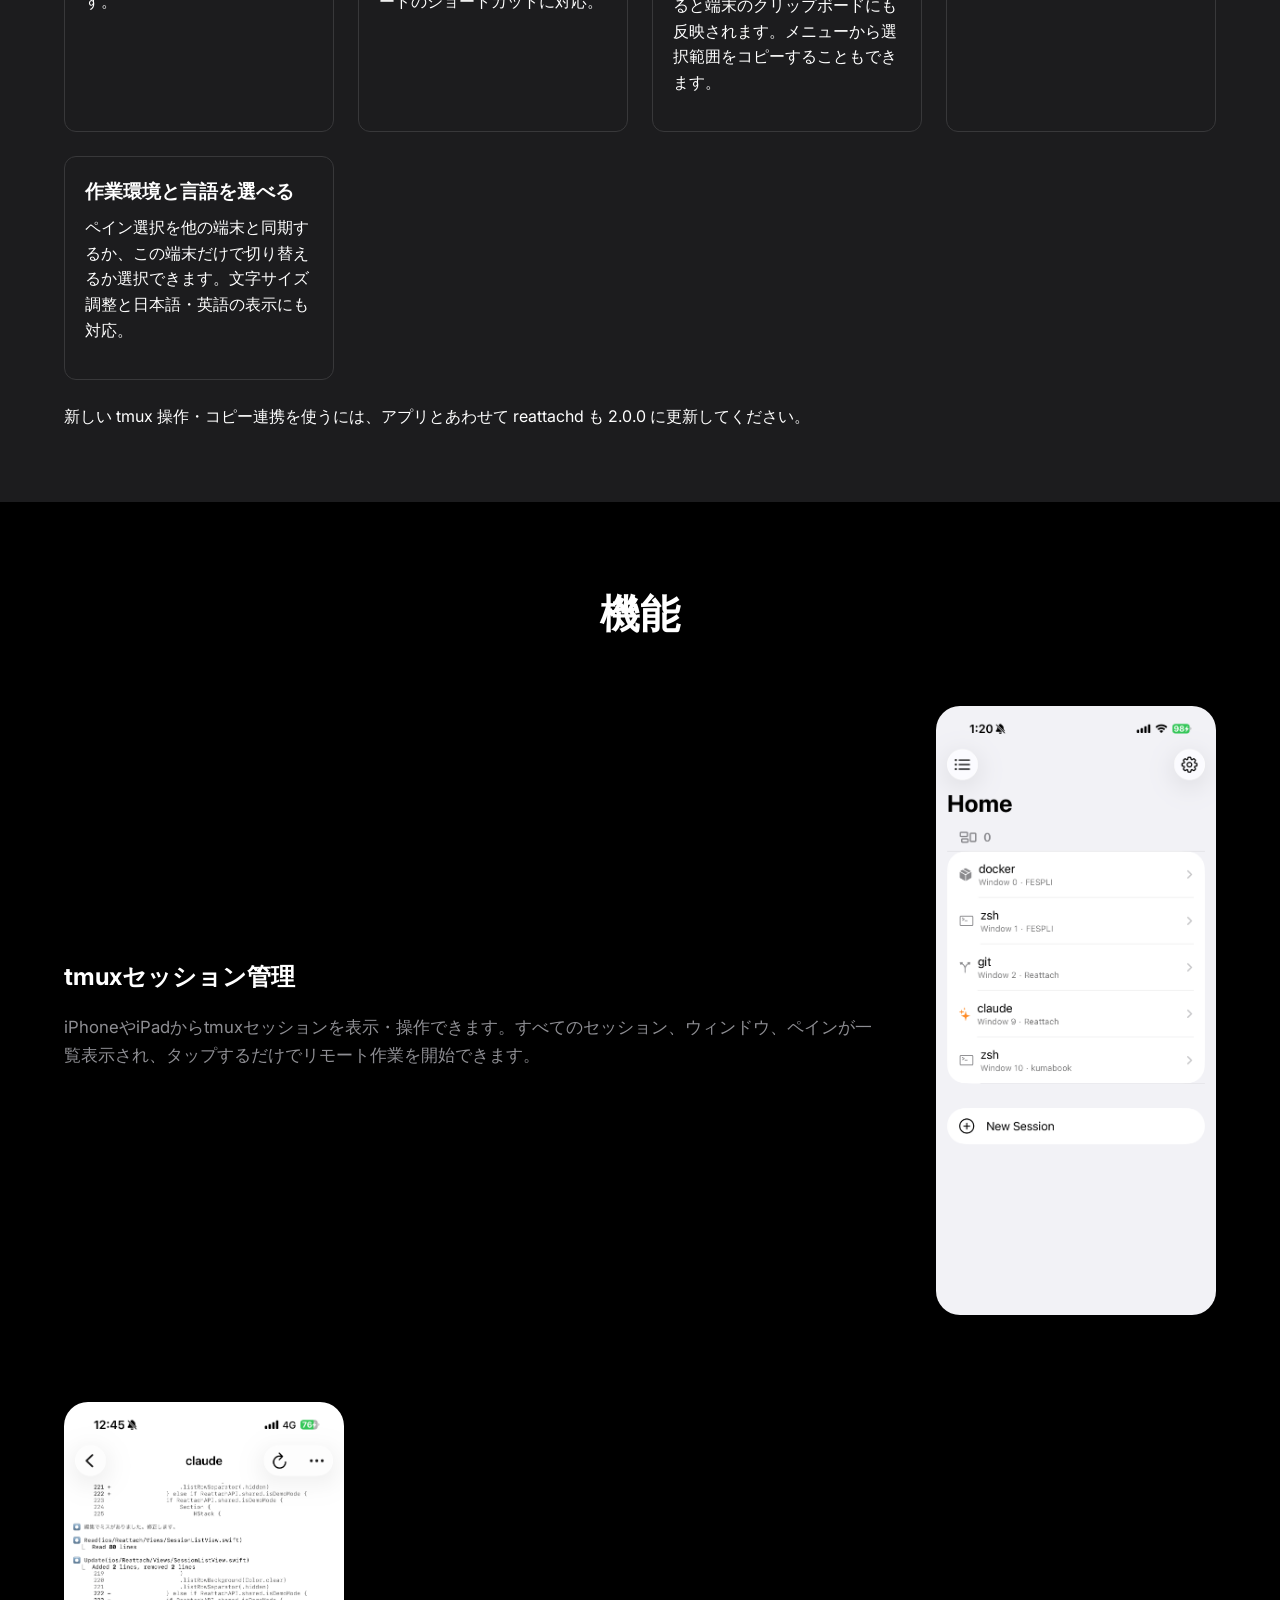
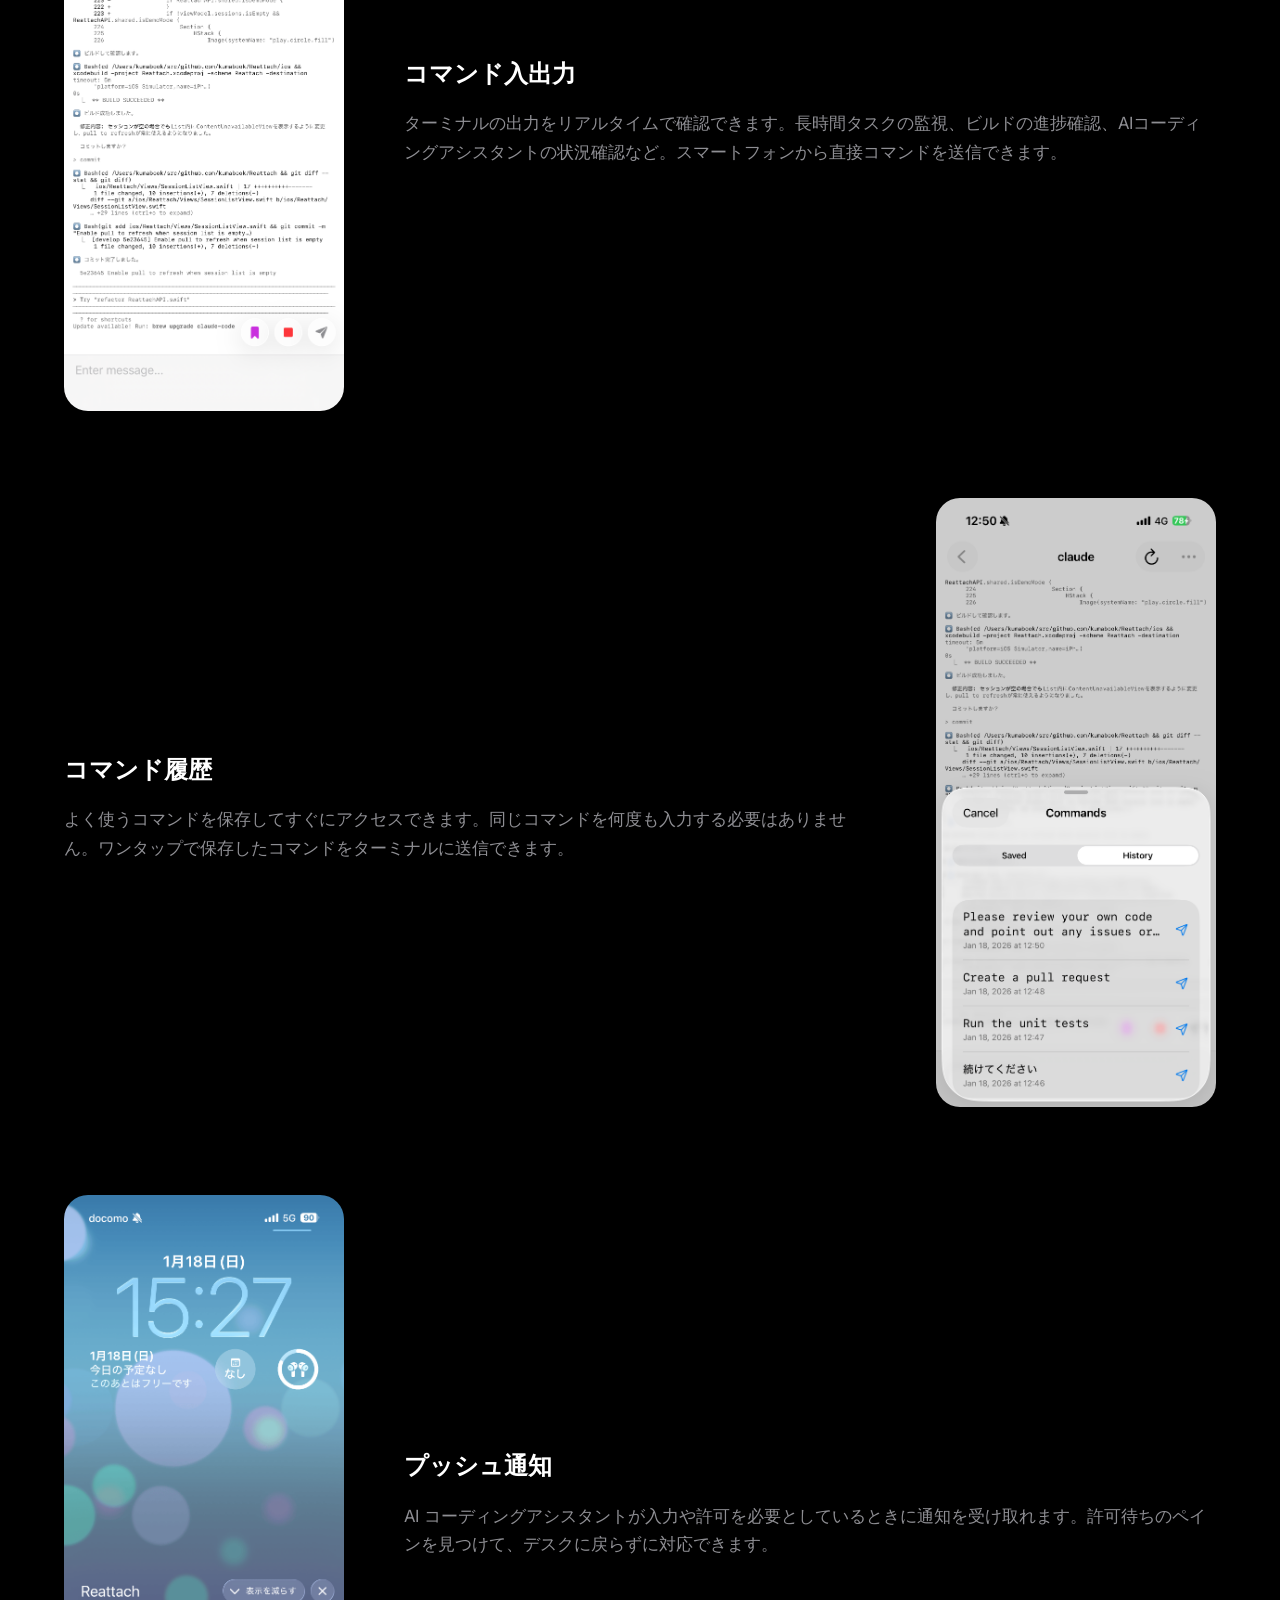
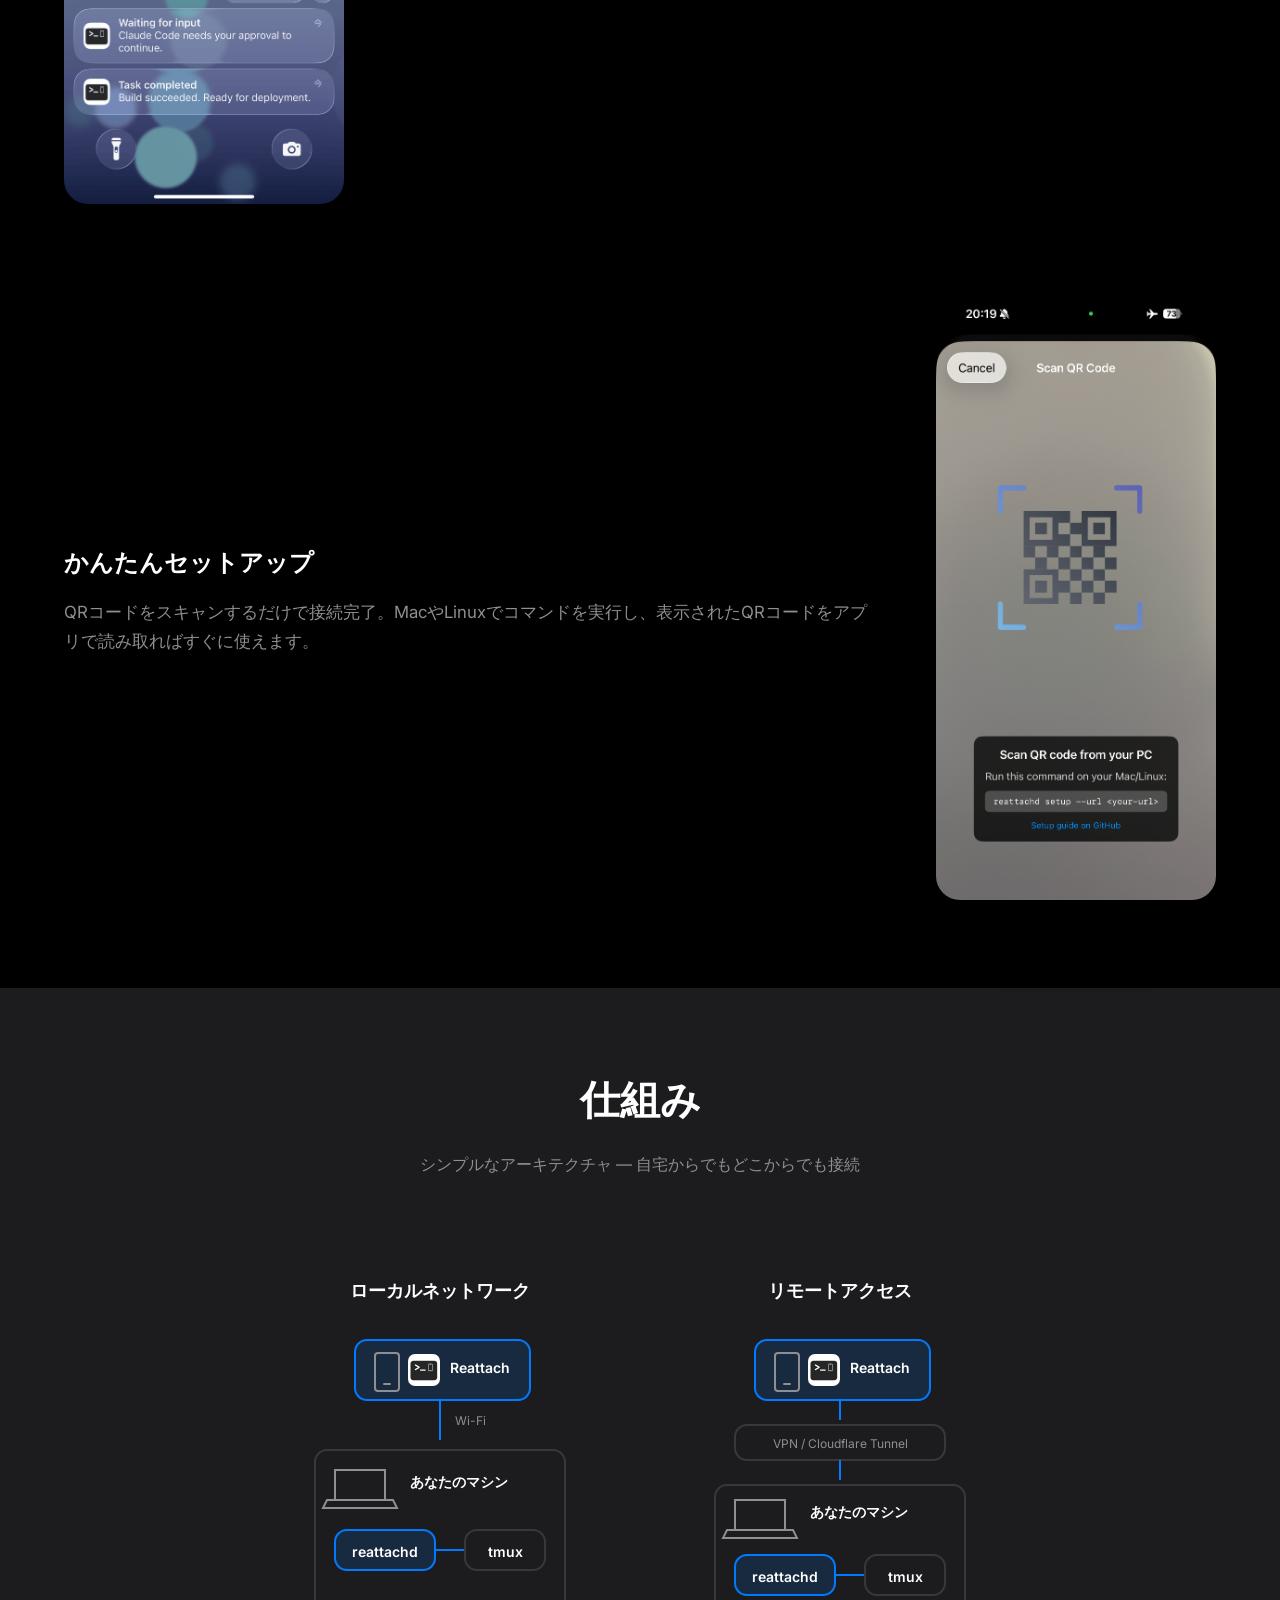
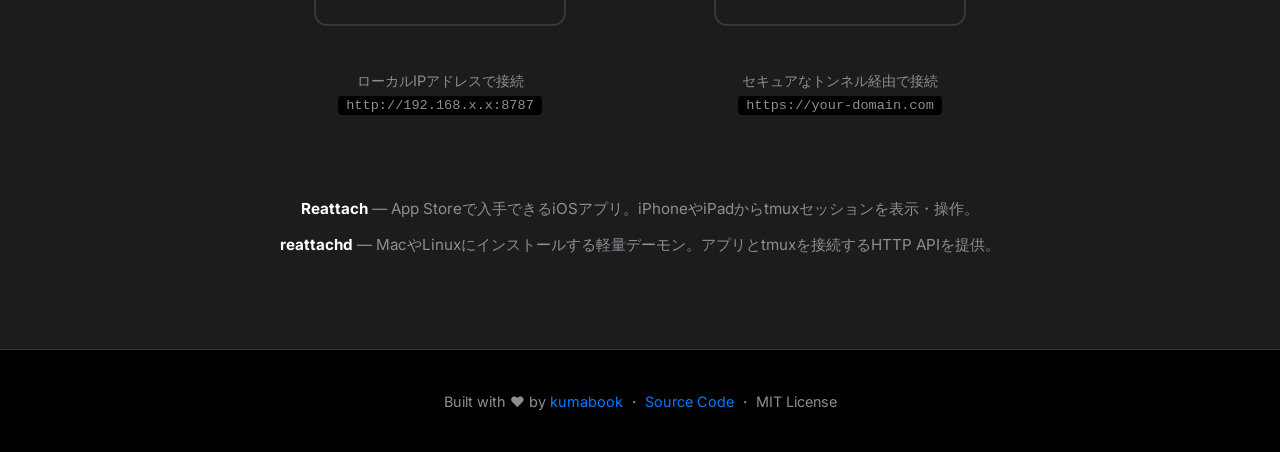
==== commit 7d1f1fee: "Prepare Reattach 2.0.0 build 43 for App Review" ====
--- a/docs/ja/index.html
+++ b/docs/ja/index.html
@@ -344,6 +344,14 @@
             }
         }
 
+        /* Upcoming release */
+        .release-preview { padding: 56px 0; background: var(--bg-secondary); }
+        .release-preview h2 { font-size: 2rem; margin-bottom: 12px; }
+        .release-preview p { margin-bottom: 16px; }
+        .release-grid { display: grid; grid-template-columns: repeat(auto-fit, minmax(240px, 1fr)); gap: 24px; margin: 24px 0; }
+        .release-grid article { padding: 20px; border: 1px solid var(--border); border-radius: 12px; }
+        .release-grid h3 { margin-bottom: 8px; }
+
         /* Features */
         .features {
             padding: 80px 0;
@@ -649,7 +657,7 @@
                 <div class="nav-links">
                     <a href="#features">機能</a>
                     <a href="#architecture">仕組み</a>
-                    <a href="/setup.html">セットアップ</a>
+                    <a href="/ja/setup.html">セットアップ</a>
                     <a href="https://github.com/kumabook/Reattach">GitHub</a>
                     <a href="/">English</a>
                 </div>
@@ -763,12 +771,27 @@
                     <a href="#" class="app-store-badge">
                         <img src="https://tools.applemediaservices.com/api/badges/download-on-the-app-store/black/ja-jp?size=250x83" alt="App Storeからダウンロード">
                     </a>
-                    <a href="/setup.html" class="btn btn-secondary">セットアップガイド</a>
+                    <a href="/ja/setup.html" class="btn btn-secondary">セットアップガイド</a>
                     <a href="https://github.com/kumabook/Reattach" class="btn btn-secondary">
                         <svg width="20" height="20" viewBox="0 0 24 24" fill="currentColor"><path d="M12 0C5.37 0 0 5.37 0 12c0 5.31 3.435 9.795 8.205 11.385.6.105.825-.255.825-.57 0-.285-.015-1.23-.015-2.235-3.015.555-3.795-.735-4.035-1.41-.135-.345-.72-1.41-1.23-1.695-.42-.225-1.02-.78-.015-.795.945-.015 1.62.87 1.845 1.23 1.08 1.815 2.805 1.305 3.495.99.105-.78.42-1.305.765-1.605-2.67-.3-5.46-1.335-5.46-5.925 0-1.305.465-2.385 1.23-3.225-.12-.3-.54-1.53.12-3.18 0 0 1.005-.315 3.3 1.23.96-.27 1.98-.405 3-.405s2.04.135 3 .405c2.295-1.56 3.3-1.23 3.3-1.23.66 1.65.24 2.88.12 3.18.765.84 1.23 1.905 1.23 3.225 0 4.605-2.805 5.625-5.475 5.925.435.375.81 1.095.81 2.22 0 1.605-.015 2.895-.015 3.3 0 .315.225.69.825.57A12.02 12.02 0 0024 12c0-6.63-5.37-12-12-12z"/></svg>
                         GitHub
                     </a>
                 </div>
+            </div>
+        </section>
+
+        <section class="release-preview" id="release-2" aria-labelledby="release-title">
+            <div class="container">
+                <h2 id="release-title">Reattach 2.0 で、もっと使いやすく</h2>
+                <p>iPhone・iPad からの tmux 操作を大きく改善。バージョン 2.0 はリリース準備中です。</p>
+                <div class="release-grid">
+                    <article><h3>tmux の配置をそのまま</h3><p>tmux のペイン配置を再現。各ペインを個別にスクロールし、タップして操作対象を選べます。</p></article>
+                    <article><h3>いつもの tmux キーで操作</h3><p>設定済みのプレフィックスやキーバインドを使った直接入力、日本語の変換入力、外部キーボードのショートカットに対応。</p></article>
+                    <article><h3>スマートフォンでも copy mode</h3><p>カーソルと選択範囲を画面に表示。アプリからコピーを確定すると端末のクリップボードにも反映されます。メニューから選択範囲をコピーすることもできます。</p></article>
+                    <article><h3>接続が切れても自動で復帰</h3><p>通信が途切れたら自動で再接続。再接続中は赤文字の表示で状態がわかります。</p></article>
+                    <article><h3>作業環境と言語を選べる</h3><p>ペイン選択を他の端末と同期するか、この端末だけで切り替えるか選択できます。文字サイズ調整と日本語・英語の表示にも対応。</p></article>
+                </div>
+                <p>新しい tmux 操作・コピー連携を使うには、アプリとあわせて reattachd も 2.0.0 に更新してください。</p>
             </div>
         </section>
 
@@ -808,7 +831,7 @@
                     </div>
                     <div class="feature-content">
                         <h3>プッシュ通知</h3>
-                        <p>AIコーディングアシスタントが入力を必要としているとき、またはタスクが完了したときに通知を受け取れます。重要なプロンプトを見逃すことなく、デスクに戻らずにどこからでも対応できます。</p>
+                        <p>AI コーディングアシスタントが入力や許可を必要としているときに通知を受け取れます。許可待ちのペインを見つけて、デスクに戻らずに対応できます。</p>
                     </div>
                 </div>
                 <div class="feature-row">
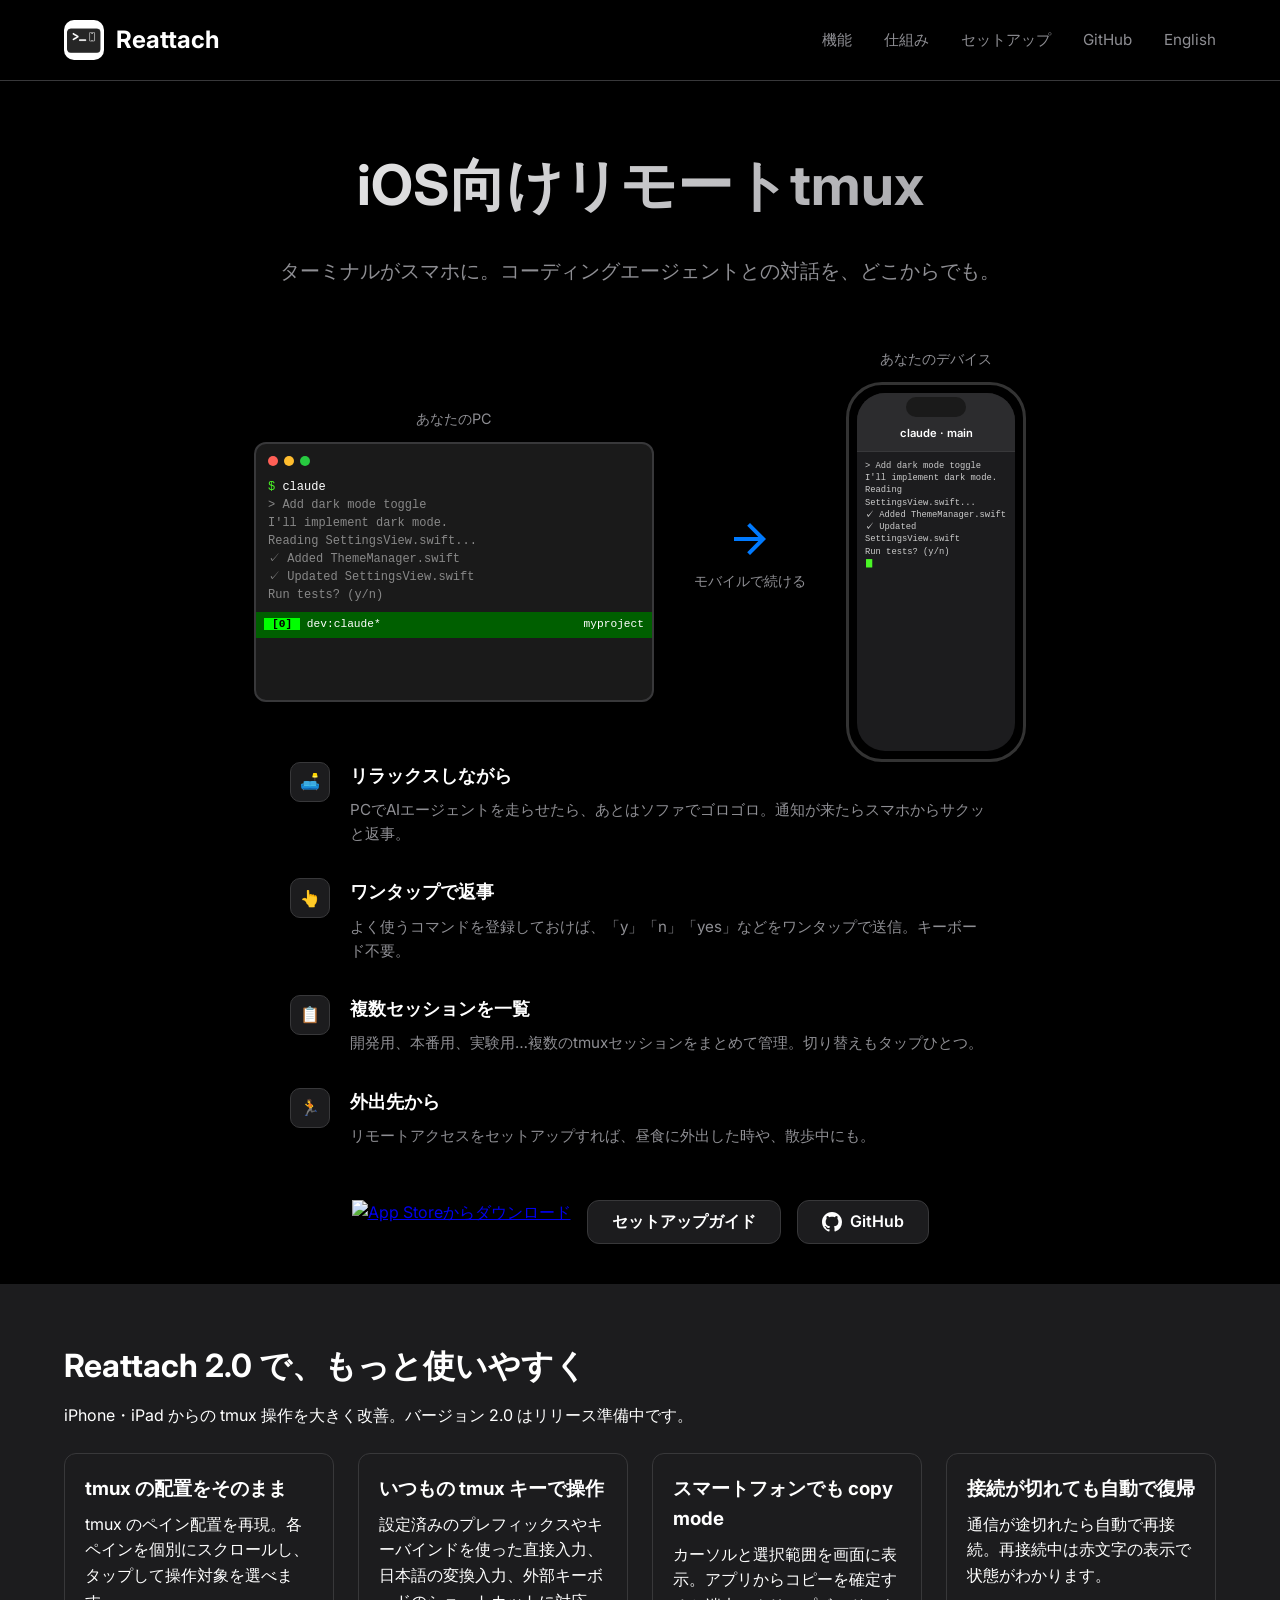
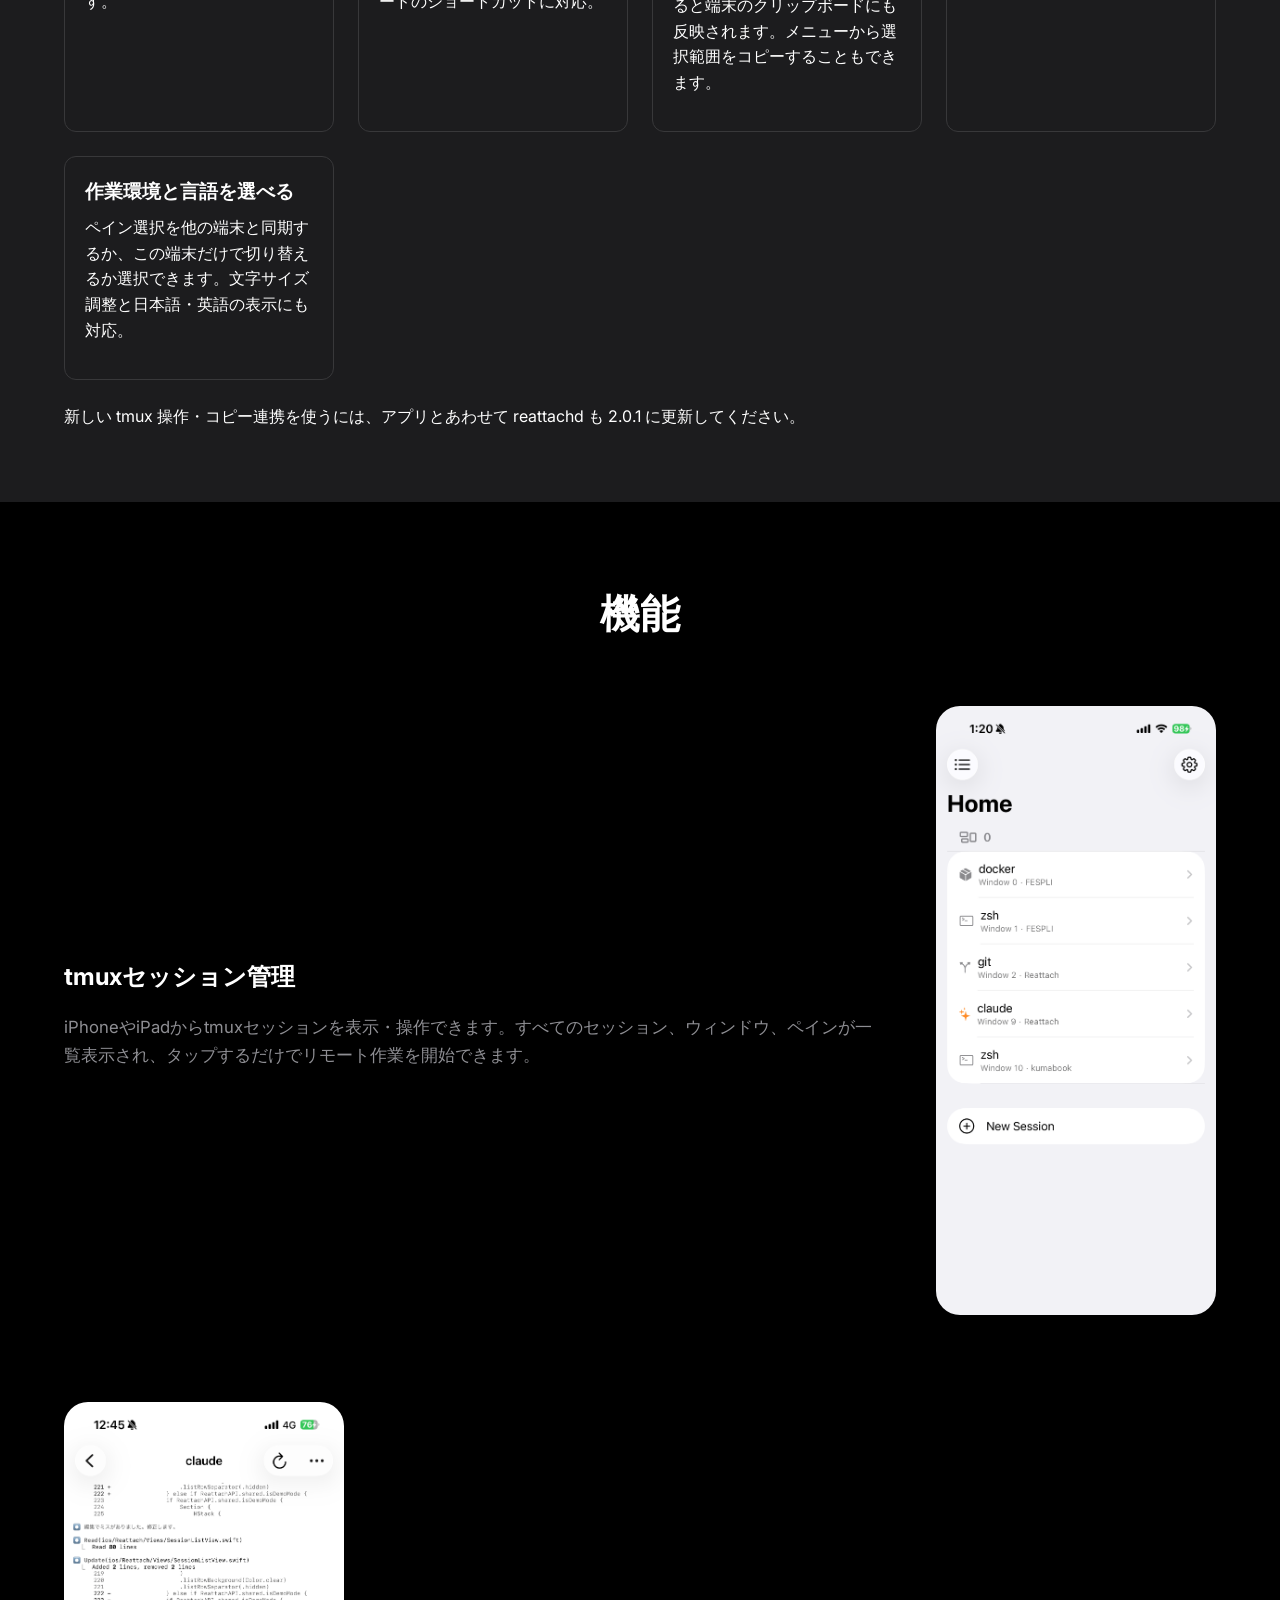
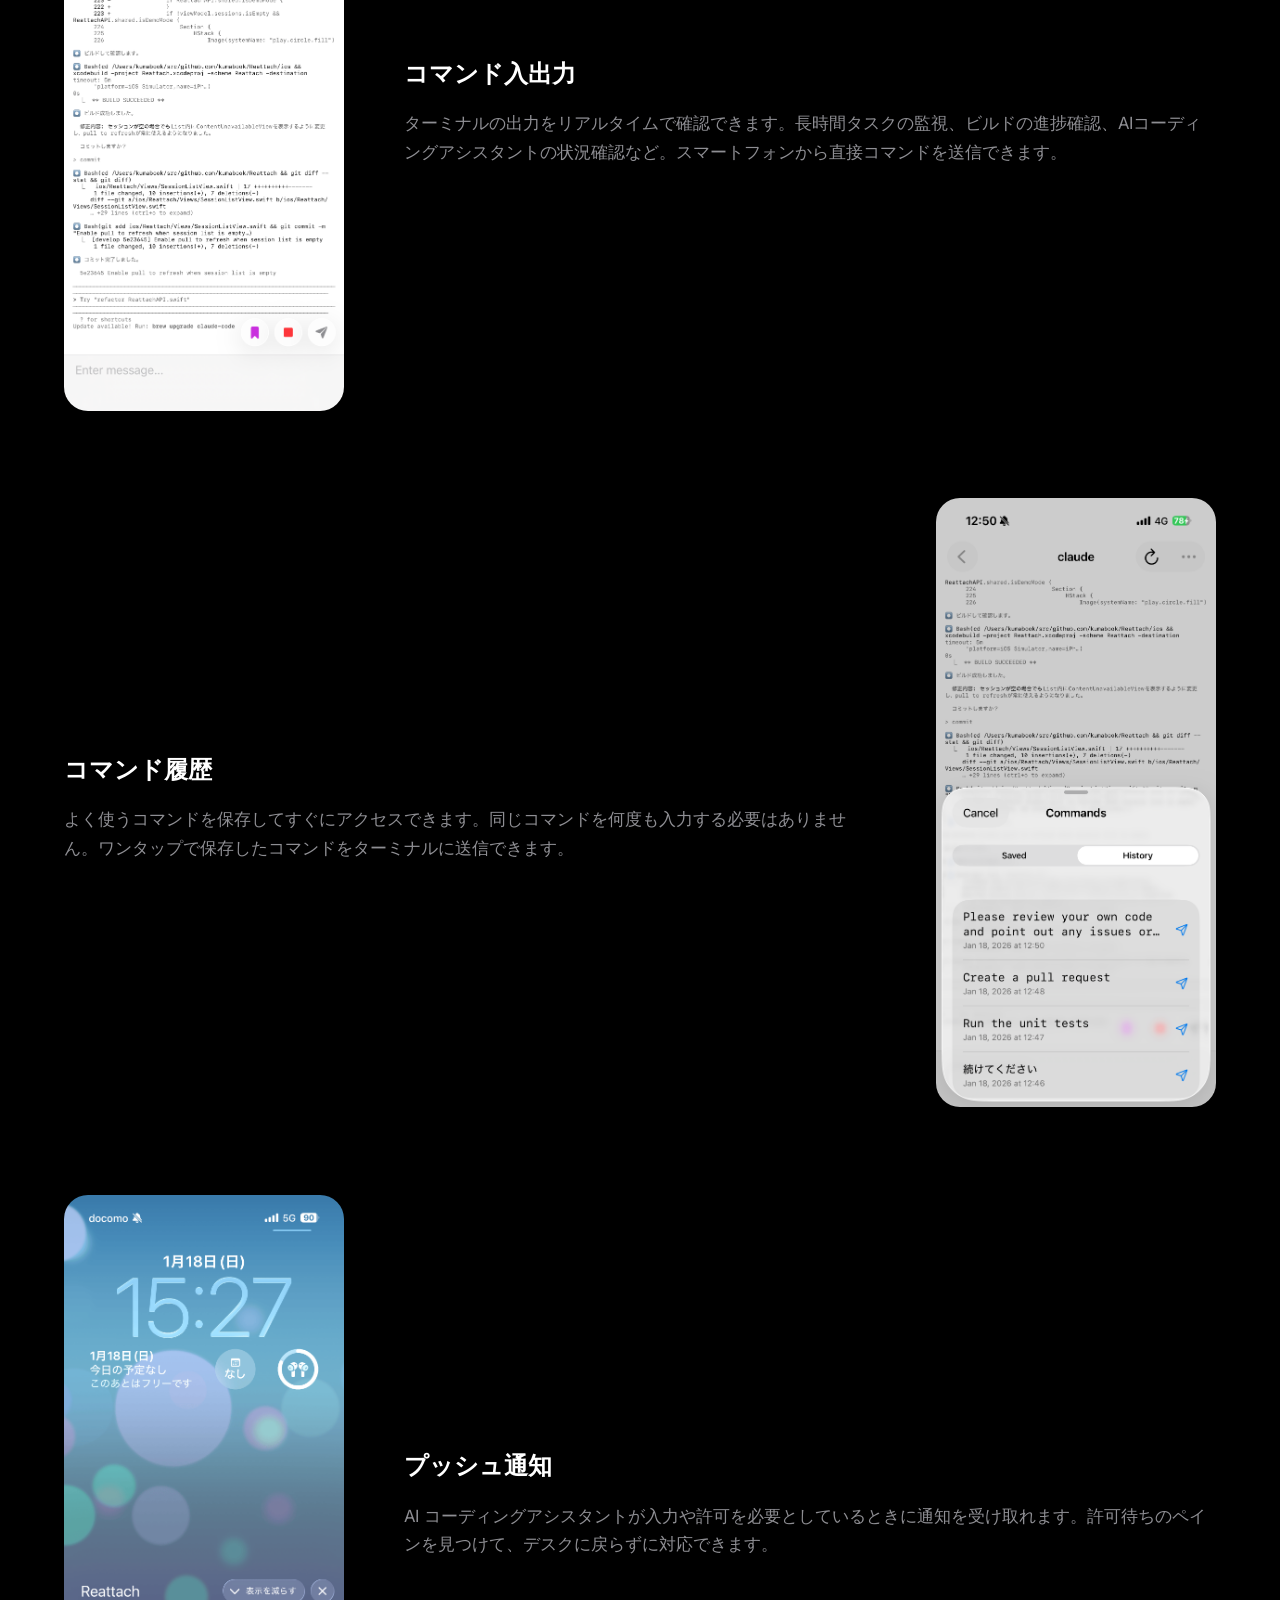
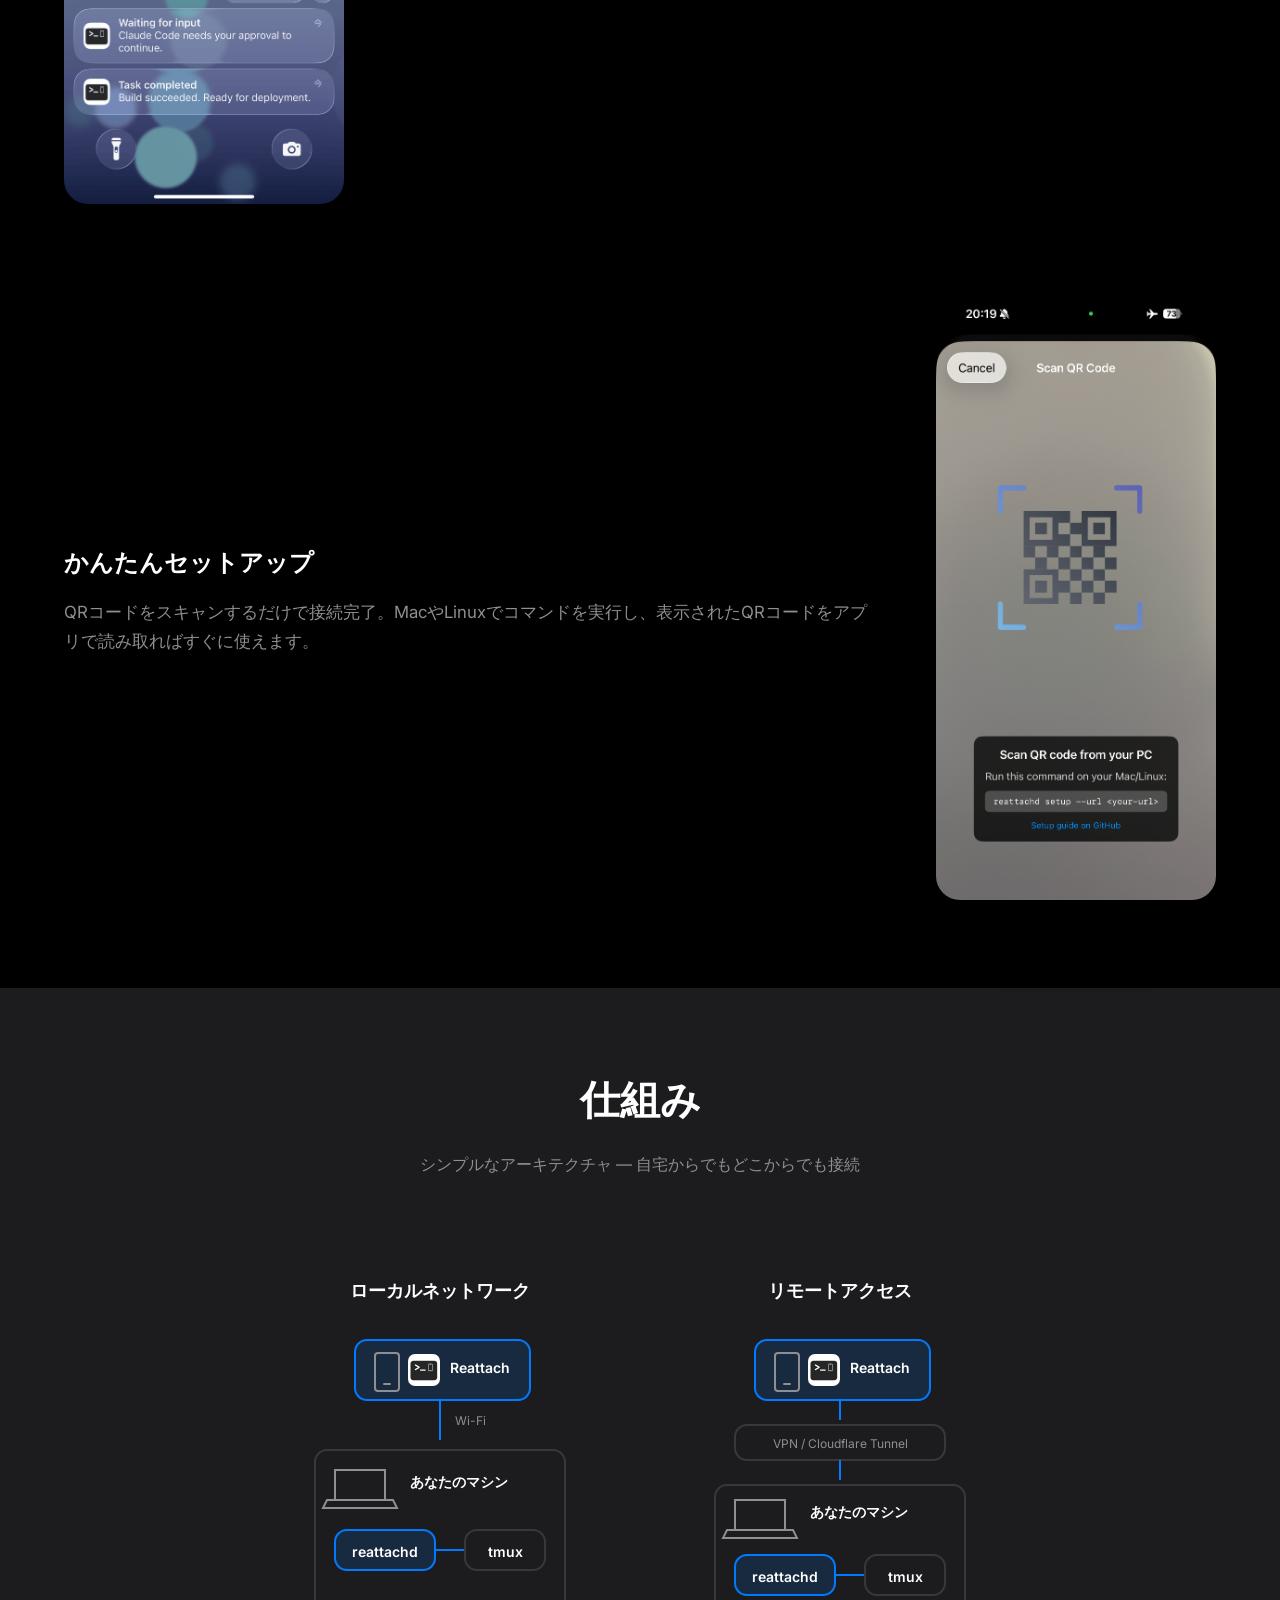
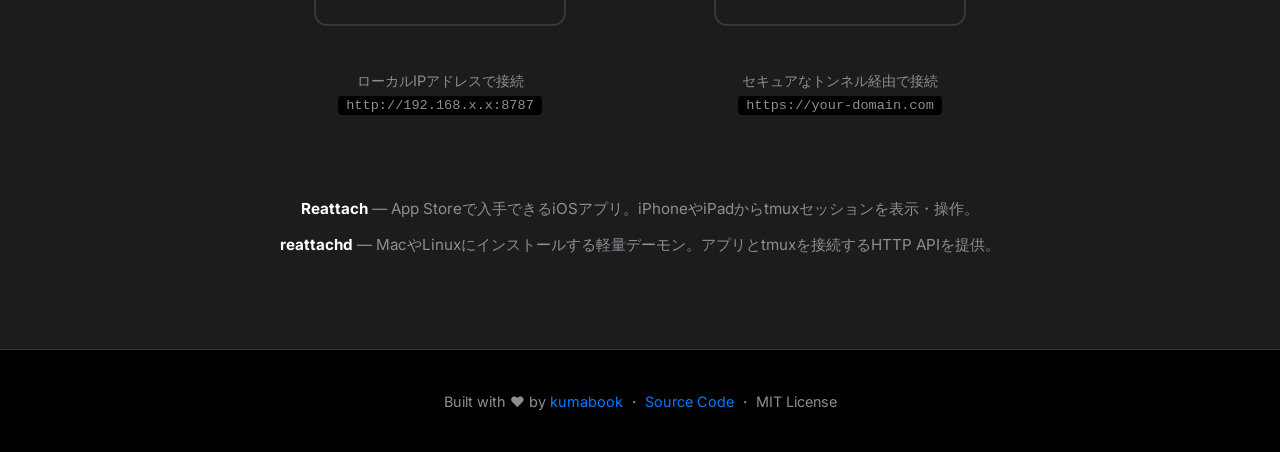
==== commit 1b9792bd: "Release reattachd 2.0.1" ====
--- a/docs/ja/index.html
+++ b/docs/ja/index.html
@@ -791,7 +791,7 @@
                     <article><h3>接続が切れても自動で復帰</h3><p>通信が途切れたら自動で再接続。再接続中は赤文字の表示で状態がわかります。</p></article>
                     <article><h3>作業環境と言語を選べる</h3><p>ペイン選択を他の端末と同期するか、この端末だけで切り替えるか選択できます。文字サイズ調整と日本語・英語の表示にも対応。</p></article>
                 </div>
-                <p>新しい tmux 操作・コピー連携を使うには、アプリとあわせて reattachd も 2.0.0 に更新してください。</p>
+                <p>新しい tmux 操作・コピー連携を使うには、アプリとあわせて reattachd も 2.0.1 に更新してください。</p>
             </div>
         </section>
 
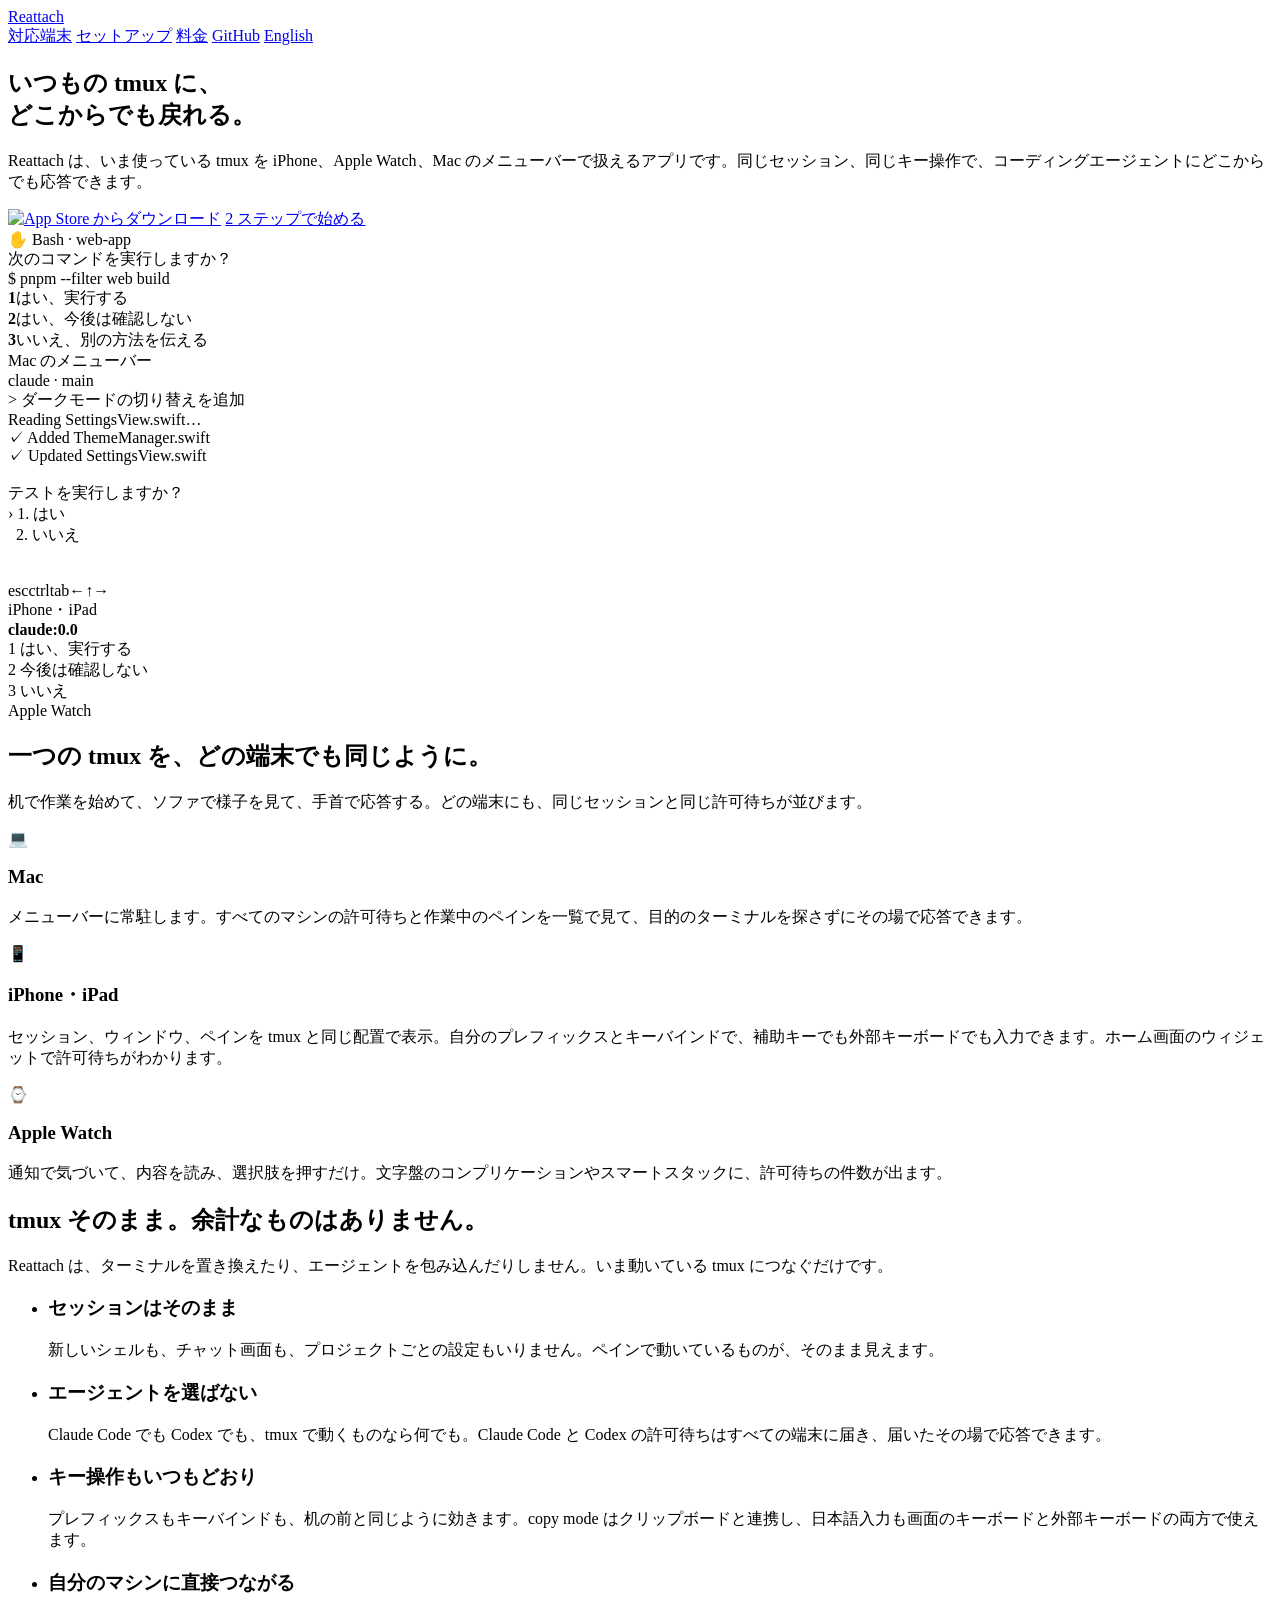
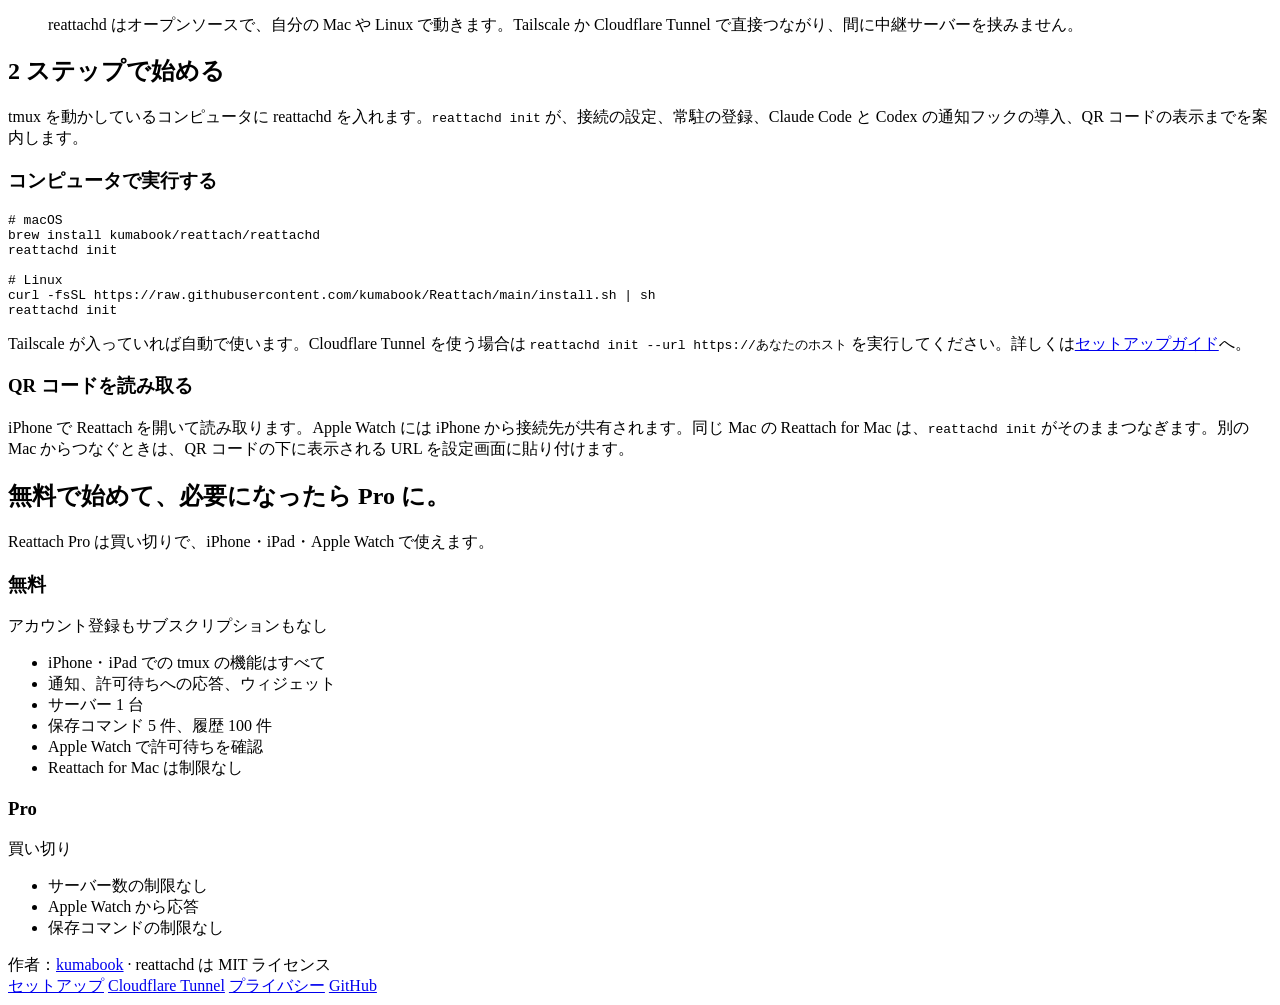
==== commit 03782a37: "Rewrite the product page around one tmux on Mac, iPhone, and Apple Watch, and add a quick start to t" ====
--- a/docs/ja/index.html
+++ b/docs/ja/index.html
@@ -3,662 +3,21 @@
 <head>
     <meta charset="UTF-8">
     <meta name="viewport" content="width=device-width, initial-scale=1.0">
-    <title>Reattach - iOS向けリモートtmuxクライアント</title>
-    <meta name="description" content="iPhoneからtmuxセッションを操作。AIコーディングエージェントの監視に最適。">
-    <link rel="preconnect" href="https://fonts.googleapis.com">
-    <link rel="preconnect" href="https://fonts.gstatic.com" crossorigin>
-    <link href="https://fonts.googleapis.com/css2?family=Inter:wght@400;500;600;700&display=swap" rel="stylesheet">
-    <style>
-        :root {
-            --primary: #007AFF;
-            --primary-dark: #0056CC;
-            --bg: #000000;
-            --bg-secondary: #1C1C1E;
-            --text: #FFFFFF;
-            --text-secondary: #8E8E93;
-            --border: #38383A;
-        }
-
-        * {
-            margin: 0;
-            padding: 0;
-            box-sizing: border-box;
-        }
-
-        body {
-            font-family: 'Inter', -apple-system, BlinkMacSystemFont, sans-serif;
-            background: var(--bg);
-            color: var(--text);
-            line-height: 1.6;
-        }
-
-        .container {
-            max-width: 1200px;
-            margin: 0 auto;
-            padding: 0 24px;
-        }
-
-        /* Header */
-        header {
-            padding: 20px 0;
-            border-bottom: 1px solid var(--border);
-        }
-
-        nav {
-            display: flex;
-            justify-content: space-between;
-            align-items: center;
-        }
-
-        .logo {
-            display: flex;
-            align-items: center;
-            gap: 12px;
-            font-size: 1.5rem;
-            font-weight: 700;
-            text-decoration: none;
-            color: var(--text);
-        }
-
-        .logo-icon {
-            width: 40px;
-            height: 40px;
-            border-radius: 10px;
-            object-fit: cover;
-        }
-
-        .nav-links {
-            display: flex;
-            gap: 32px;
-        }
-
-        .nav-links a {
-            color: var(--text-secondary);
-            text-decoration: none;
-            font-size: 0.95rem;
-            transition: color 0.2s;
-        }
-
-        .nav-links a:hover {
-            color: var(--text);
-        }
-
-        /* Hero */
-        .hero {
-            padding: 60px 0 20px;
-            text-align: center;
-        }
-
-        .hero h1 {
-            font-size: 3.5rem;
-            font-weight: 700;
-            margin-bottom: 24px;
-            background: linear-gradient(135deg, var(--text), var(--text-secondary));
-            -webkit-background-clip: text;
-            -webkit-text-fill-color: transparent;
-            background-clip: text;
-        }
-
-        .hero p {
-            font-size: 1.25rem;
-            color: var(--text-secondary);
-            margin: 0 auto 40px;
-        }
-
-        .cta-buttons {
-            display: flex;
-            gap: 16px;
-            justify-content: center;
-            flex-wrap: wrap;
-        }
-
-        .btn {
-            display: inline-flex;
-            align-items: center;
-            gap: 8px;
-            padding: 14px 28px;
-            border-radius: 12px;
-            font-size: 1rem;
-            font-weight: 600;
-            text-decoration: none;
-            transition: all 0.2s;
-        }
-
-        .btn-primary {
-            background: var(--primary);
-            color: white;
-        }
-
-        .btn-primary:hover {
-            background: var(--primary-dark);
-            transform: translateY(-2px);
-        }
-
-        .btn-secondary {
-            background: var(--bg-secondary);
-            color: var(--text);
-            border: 1px solid var(--border);
-        }
-
-        .btn-secondary:hover {
-            background: #2C2C2E;
-            transform: translateY(-2px);
-        }
-
-        .app-store-badge {
-            display: inline-flex;
-            align-items: center;
-            transition: transform 0.2s;
-        }
-
-        .app-store-badge:hover {
-            transform: translateY(-2px);
-        }
-
-        .app-store-badge img {
-            height: 44px;
-            width: auto;
-        }
-
-        .cta-buttons .btn {
-            height: 44px;
-            padding: 0 24px;
-            display: inline-flex;
-            align-items: center;
-        }
-
-        /* Hero Visual */
-        .hero-visual {
-            padding: 0;
-        }
-
-        .handoff-diagram {
-            display: flex;
-            align-items: center;
-            justify-content: center;
-            gap: 40px;
-            flex-wrap: wrap;
-        }
-
-        .device {
-            position: relative;
-        }
-
-        .device-label {
-            text-align: center;
-            margin-bottom: 12px;
-            font-size: 0.9rem;
-            color: var(--text-secondary);
-        }
-
-        .pc-screen {
-            width: 400px;
-            height: 260px;
-            background: #1a1a1a;
-            border-radius: 12px;
-            border: 2px solid var(--border);
-            padding: 12px;
-            font-family: 'SF Mono', 'Menlo', monospace;
-            font-size: 0.75rem;
-            color: #4AF626;
-            overflow: hidden;
-        }
-
-        .pc-screen .title-bar {
-            display: flex;
-            gap: 6px;
-            margin-bottom: 12px;
-        }
-
-        .pc-screen .title-bar span {
-            width: 10px;
-            height: 10px;
-            border-radius: 50%;
-        }
-
-        .pc-screen .title-bar .red { background: #FF5F56; }
-        .pc-screen .title-bar .yellow { background: #FFBD2E; }
-        .pc-screen .title-bar .green { background: #27CA40; }
-
-        .pc-screen .terminal-content {
-            line-height: 1.5;
-            color: #ccc;
-            flex: 1;
-        }
-
-        .pc-screen .prompt { color: #4AF626; }
-        .pc-screen .command { color: #fff; }
-        .pc-screen .output { color: #888; }
-
-        .pc-screen .tmux-status {
-            background: #005f00;
-            color: #fff;
-            padding: 4px 8px;
-            font-size: 0.7rem;
-            margin: 8px -12px -12px -12px;
-            display: flex;
-            justify-content: space-between;
-        }
-
-        .pc-screen .tmux-status .session {
-            background: #00ff00;
-            color: #000;
-            padding: 0 8px;
-            font-weight: bold;
-        }
-
-        .arrow {
-            display: flex;
-            flex-direction: column;
-            align-items: center;
-            gap: 8px;
-            color: var(--primary);
-        }
-
-        .arrow svg {
-            width: 48px;
-            height: 48px;
-        }
-
-        .arrow span {
-            font-size: 0.85rem;
-            color: var(--text-secondary);
-        }
-
-        .phone-frame {
-            width: 180px;
-            height: 380px;
-            background: #000;
-            border-radius: 36px;
-            border: 3px solid #333;
-            padding: 8px;
-            position: relative;
-        }
-
-        .phone-frame::before {
-            content: '';
-            position: absolute;
-            top: 12px;
-            left: 50%;
-            transform: translateX(-50%);
-            width: 60px;
-            height: 20px;
-            background: #1a1a1a;
-            border-radius: 10px;
-        }
-
-        .phone-screen {
-            width: 100%;
-            height: 100%;
-            background: #1C1C1E;
-            border-radius: 28px;
-            overflow: hidden;
-            display: flex;
-            flex-direction: column;
-        }
-
-        .phone-header {
-            background: #2C2C2E;
-            padding: 32px 12px 8px;
-            text-align: center;
-            font-size: 0.7rem;
-            font-weight: 600;
-            border-bottom: 1px solid var(--border);
-        }
-
-        .phone-content {
-            flex: 1;
-            padding: 8px;
-            font-family: 'SF Mono', 'Menlo', monospace;
-            font-size: 0.55rem;
-            color: #ccc;
-            line-height: 1.4;
-            overflow: hidden;
-        }
-
-        .phone-content .prompt { color: #4AF626; }
-
-        @media (max-width: 768px) {
-            .handoff-diagram {
-                flex-direction: column;
-                gap: 24px;
-            }
-
-            .pc-screen {
-                width: 320px;
-                height: 200px;
-                font-size: 0.65rem;
-            }
-
-            .arrow {
-                transform: rotate(90deg);
-            }
-
-            .arrow span {
-                transform: rotate(-90deg);
-            }
-
-            .phone-frame {
-                width: 140px;
-                height: 300px;
-            }
-        }
-
-        /* Upcoming release */
-        .release-preview { padding: 56px 0; background: var(--bg-secondary); }
-        .release-preview h2 { font-size: 2rem; margin-bottom: 12px; }
-        .release-preview p { margin-bottom: 16px; }
-        .release-grid { display: grid; grid-template-columns: repeat(auto-fit, minmax(240px, 1fr)); gap: 24px; margin: 24px 0; }
-        .release-grid article { padding: 20px; border: 1px solid var(--border); border-radius: 12px; }
-        .release-grid h3 { margin-bottom: 8px; }
-
-        /* Features */
-        .features {
-            padding: 80px 0;
-        }
-
-        .features h2 {
-            text-align: center;
-            font-size: 2.5rem;
-            margin-bottom: 60px;
-        }
-
-        .feature-row {
-            display: flex;
-            align-items: center;
-            gap: 60px;
-            margin-bottom: 80px;
-        }
-
-        .feature-row:nth-child(even) {
-            flex-direction: row-reverse;
-        }
-
-        .feature-row:last-child {
-            margin-bottom: 0;
-        }
-
-        .feature-image {
-            flex-shrink: 0;
-        }
-
-        .feature-image img {
-            width: 280px;
-            height: auto;
-            border-radius: 24px;
-            box-shadow: 0 20px 60px rgba(0, 0, 0, 0.5);
-        }
-
-        .feature-content h3 {
-            font-size: 1.5rem;
-            margin-bottom: 16px;
-        }
-
-        .feature-content p {
-            color: var(--text-secondary);
-            font-size: 1.05rem;
-            line-height: 1.7;
-        }
-
-        @media (max-width: 768px) {
-            .feature-row,
-            .feature-row:nth-child(even) {
-                flex-direction: column;
-                gap: 32px;
-                text-align: center;
-            }
-
-            .feature-image img {
-                width: 240px;
-            }
-        }
-
-        /* Architecture */
-        .architecture {
-            padding: 80px 0;
-            background: var(--bg-secondary);
-        }
-
-        .architecture h2 {
-            text-align: center;
-            font-size: 2.5rem;
-            margin-bottom: 20px;
-        }
-
-        .architecture > .container > p {
-            text-align: center;
-            color: var(--text-secondary);
-            margin-bottom: 60px;
-        }
-
-        .diagram {
-            display: flex;
-            justify-content: center;
-            padding: 40px 20px;
-        }
-
-        .diagram svg {
-            max-width: 100%;
-            height: auto;
-        }
-
-        .diagram-grid {
-            display: grid;
-            grid-template-columns: repeat(2, 1fr);
-            gap: 40px;
-            padding: 40px 20px;
-            max-width: 800px;
-            margin: 0 auto;
-        }
-
-        .diagram-item {
-            text-align: center;
-        }
-
-        .diagram-item h3 {
-            font-size: 1.1rem;
-            margin-bottom: 20px;
-            color: var(--text);
-        }
-
-        .diagram-item svg {
-            max-width: 100%;
-            height: auto;
-        }
-
-        .diagram-caption {
-            margin-top: 16px;
-            font-size: 0.9rem;
-            color: var(--text-secondary);
-        }
-
-        .diagram-caption code {
-            background: var(--bg);
-            padding: 2px 8px;
-            border-radius: 4px;
-            font-size: 0.85rem;
-        }
-
-        @media (max-width: 700px) {
-            .diagram-grid {
-                grid-template-columns: 1fr;
-            }
-        }
-
-        .diagram-box {
-            fill: var(--bg-secondary);
-            stroke: var(--border);
-            stroke-width: 2;
-            rx: 12;
-        }
-
-        .diagram-box-highlight {
-            fill: rgba(0, 122, 255, 0.15);
-            stroke: var(--primary);
-            stroke-width: 2;
-            rx: 12;
-        }
-
-        .diagram-text {
-            fill: var(--text);
-            font-family: 'Inter', sans-serif;
-            font-size: 14px;
-            font-weight: 600;
-        }
-
-        .diagram-text-small {
-            fill: var(--text-secondary);
-            font-family: 'Inter', sans-serif;
-            font-size: 12px;
-        }
-
-        .diagram-text-mono {
-            fill: var(--text-secondary);
-            font-family: 'SF Mono', 'Menlo', monospace;
-            font-size: 11px;
-        }
-
-        .diagram-arrow {
-            stroke: var(--primary);
-            stroke-width: 2;
-            fill: none;
-            marker-end: url(#arrowhead);
-        }
-
-        .diagram-line-dashed {
-            stroke: var(--border);
-            stroke-width: 2;
-            stroke-dasharray: 6 4;
-            fill: none;
-        }
-
-        .diagram-icon {
-            fill: var(--text);
-        }
-
-        .architecture-notes {
-            max-width: 1200px;
-            margin: 40px auto 0;
-            text-align: center;
-        }
-
-        .architecture-notes p {
-            color: var(--text-secondary);
-            font-size: 0.95rem;
-            margin-bottom: 12px;
-        }
-
-        .architecture-notes strong {
-            color: var(--text);
-        }
-
-        /* Use Cases */
-        .use-cases {
-            padding: 80px 0;
-        }
-
-        .use-cases h2 {
-            text-align: center;
-            font-size: 2.5rem;
-            margin-bottom: 60px;
-        }
-
-        .use-case-list {
-            max-width: 700px;
-            margin: 0 auto;
-        }
-
-        .use-case {
-            display: flex;
-            gap: 20px;
-            margin-bottom: 32px;
-            align-items: flex-start;
-        }
-
-        .use-case-icon {
-            width: 40px;
-            height: 40px;
-            background: var(--bg-secondary);
-            border: 1px solid var(--border);
-            border-radius: 10px;
-            display: flex;
-            align-items: center;
-            justify-content: center;
-            flex-shrink: 0;
-        }
-
-        .use-case h3 {
-            font-size: 1.1rem;
-            margin-bottom: 8px;
-        }
-
-        .use-case p {
-            color: var(--text-secondary);
-            font-size: 0.95rem;
-        }
-
-        /* CTA Section */
-        .cta-section {
-            padding: 20px 0 40px;
-            text-align: center;
-        }
-
-        /* Footer */
-        footer {
-            padding: 40px 0;
-            border-top: 1px solid var(--border);
-            text-align: center;
-        }
-
-        footer p {
-            color: var(--text-secondary);
-            font-size: 0.9rem;
-        }
-
-        footer a {
-            color: var(--primary);
-            text-decoration: none;
-        }
-
-        footer a:hover {
-            text-decoration: underline;
-        }
-
-        /* Responsive */
-        @media (max-width: 768px) {
-            .hero h1 {
-                font-size: 2.5rem;
-            }
-
-            .hero p {
-                font-size: 1.1rem;
-            }
-
-            .nav-links {
-                display: none;
-            }
-
-            .features h2,
-            .architecture h2,
-            .use-cases h2 {
-                font-size: 2rem;
-            }
-        }
-    </style>
+    <title>Reattach — いつもの tmux に、どこからでも戻れる</title>
+    <meta name="description" content="Reattach は、いつも使っている tmux を iPhone・iPad・Apple Watch・Mac のメニューバーで扱えるアプリです。同じセッション、同じキー操作で、どこからでもコーディングエージェントに応答できます。">
+    <link rel="alternate" hreflang="en" href="https://reattach.tmux.kumabook.tokyo/">
+    <link rel="stylesheet" href="/site.css">
 </head>
 <body>
     <header>
         <div class="container">
             <nav>
-                <a href="/ja/" class="logo">
-                    <img src="../app-icon.png" alt="Reattach" class="logo-icon">
-                    Reattach
-                </a>
+                <a href="/ja/" class="logo"><img src="/app-icon.png" alt="">Reattach</a>
                 <div class="nav-links">
-                    <a href="#features">機能</a>
-                    <a href="#architecture">仕組み</a>
-                    <a href="/ja/setup.html">セットアップ</a>
-                    <a href="https://github.com/kumabook/Reattach">GitHub</a>
+                    <a href="#devices" class="optional">対応端末</a>
+                    <a href="#setup">セットアップ</a>
+                    <a href="#pricing" class="optional">料金</a>
+                    <a href="https://github.com/kumabook/Reattach" class="optional">GitHub</a>
                     <a href="/">English</a>
                 </div>
             </nav>
@@ -666,305 +25,171 @@
     </header>
 
     <main>
-        <section class="hero">
+        <section class="hero center">
             <div class="container">
-                <h1>iOS向けリモートtmux</h1>
-                <p>ターミナルがスマホに。コーディングエージェントとの対話を、どこからでも。</p>
+                <h1>いつもの tmux に、<br>どこからでも戻れる。</h1>
+                <p class="lead">Reattach は、いま使っている tmux を iPhone、Apple Watch、Mac のメニューバーで扱えるアプリです。同じセッション、同じキー操作で、コーディングエージェントにどこからでも応答できます。</p>
+                <div class="actions">
+                    <a class="badge" href="https://apps.apple.com/jp/app/id6757171671"><img src="https://tools.applemediaservices.com/api/badges/download-on-the-app-store/black/ja-jp?size=250x83" alt="App Store からダウンロード"></a>
+                    <a class="btn" href="#setup">2 ステップで始める</a>
+                </div>
+
+                <div class="devices" aria-hidden="true">
+                    <div>
+                        <div class="mac">
+                            <div class="mac-bar"><span></span><span></span><span></span></div>
+                            <div class="mac-body">
+                                <div class="tool">✋ Bash · web-app</div>
+                                <div class="request-title">次のコマンドを実行しますか？</div>
+                                <div class="prompt-box">$ pnpm --filter web build</div>
+                                <div class="choice"><b>1</b>はい、実行する</div>
+                                <div class="choice"><b>2</b>はい、今後は確認しない</div>
+                                <div class="choice"><b>3</b>いいえ、別の方法を伝える</div>
+                            </div>
+                        </div>
+                        <div class="device-caption">Mac のメニューバー</div>
+                    </div>
+                    <div>
+                        <div class="phone">
+                            <div class="phone-screen">
+                                <div class="phone-head">claude · main</div>
+                                <div class="phone-term">
+                                    <div>&gt; ダークモードの切り替えを追加</div>
+                                    <div class="dim">Reading SettingsView.swift…</div>
+                                    <div class="ok">✓ Added ThemeManager.swift</div>
+                                    <div class="ok">✓ Updated SettingsView.swift</div>
+                                    <br>
+                                    <div>テストを実行しますか？</div>
+                                    <div>› 1. はい</div>
+                                    <div>&nbsp; 2. いいえ</div>
+                                    <br>
+                                    <div><span class="cursor">&nbsp;</span></div>
+                                </div>
+                                <div class="phone-keys"><span>esc</span><span class="on">ctrl</span><span>tab</span><span>←</span><span>↑</span><span>→</span></div>
+                            </div>
+                        </div>
+                        <div class="device-caption">iPhone・iPad</div>
+                    </div>
+                    <div>
+                        <div class="watch">
+                            <div class="watch-screen">
+                                <b>claude:0.0</b>
+                                <div class="watch-choice first">1 はい、実行する</div>
+                                <div class="watch-choice">2 今後は確認しない</div>
+                                <div class="watch-choice">3 いいえ</div>
+                            </div>
+                        </div>
+                        <div class="device-caption">Apple Watch</div>
+                    </div>
+                </div>
             </div>
         </section>
 
-        <section class="hero-visual">
+        <section class="soft" id="devices">
             <div class="container">
-                <div class="handoff-diagram">
-                    <div class="device">
-                        <div class="device-label">あなたのPC</div>
-                        <div class="pc-screen">
-                            <div class="title-bar">
-                                <span class="red"></span>
-                                <span class="yellow"></span>
-                                <span class="green"></span>
-                            </div>
-                            <div class="terminal-content">
-                                <div><span class="prompt">$</span> <span class="command">claude</span></div>
-                                <div><span class="output">> Add dark mode toggle</span></div>
-                                <div><span class="output"></span></div>
-                                <div><span class="output">I'll implement dark mode.</span></div>
-                                <div><span class="output">Reading SettingsView.swift...</span></div>
-                                <div><span class="output"></span></div>
-                                <div><span class="output">✓ Added ThemeManager.swift</span></div>
-                                <div><span class="output">✓ Updated SettingsView.swift</span></div>
-                                <div><span class="output"></span></div>
-                                <div><span class="output">Run tests? (y/n)</span></div>
-                            </div>
-                            <div class="tmux-status">
-                                <span><span class="session">[0]</span> dev:claude*</span>
-                                <span>myproject</span>
-                            </div>
+                <h2>一つの tmux を、どの端末でも同じように。</h2>
+                <p class="lead">机で作業を始めて、ソファで様子を見て、手首で応答する。どの端末にも、同じセッションと同じ許可待ちが並びます。</p>
+                <div class="grid three">
+                    <div class="card">
+                        <div class="icon">💻</div>
+                        <h3>Mac</h3>
+                        <p>メニューバーに常駐します。すべてのマシンの許可待ちと作業中のペインを一覧で見て、目的のターミナルを探さずにその場で応答できます。</p>
+                    </div>
+                    <div class="card">
+                        <div class="icon">📱</div>
+                        <h3>iPhone・iPad</h3>
+                        <p>セッション、ウィンドウ、ペインを tmux と同じ配置で表示。自分のプレフィックスとキーバインドで、補助キーでも外部キーボードでも入力できます。ホーム画面のウィジェットで許可待ちがわかります。</p>
+                    </div>
+                    <div class="card">
+                        <div class="icon">⌚️</div>
+                        <h3>Apple Watch</h3>
+                        <p>通知で気づいて、内容を読み、選択肢を押すだけ。文字盤のコンプリケーションやスマートスタックに、許可待ちの件数が出ます。</p>
+                    </div>
+                </div>
+            </div>
+        </section>
+
+        <section>
+            <div class="container">
+                <h2>tmux そのまま。余計なものはありません。</h2>
+                <p class="lead">Reattach は、ターミナルを置き換えたり、エージェントを包み込んだりしません。いま動いている tmux につなぐだけです。</p>
+                <ul class="points">
+                    <li><div><h3>セッションはそのまま</h3><p>新しいシェルも、チャット画面も、プロジェクトごとの設定もいりません。ペインで動いているものが、そのまま見えます。</p></div></li>
+                    <li><div><h3>エージェントを選ばない</h3><p>Claude Code でも Codex でも、tmux で動くものなら何でも。Claude Code と Codex の許可待ちはすべての端末に届き、届いたその場で応答できます。</p></div></li>
+                    <li><div><h3>キー操作もいつもどおり</h3><p>プレフィックスもキーバインドも、机の前と同じように効きます。copy mode はクリップボードと連携し、日本語入力も画面のキーボードと外部キーボードの両方で使えます。</p></div></li>
+                    <li><div><h3>自分のマシンに直接つながる</h3><p>reattachd はオープンソースで、自分の Mac や Linux で動きます。Tailscale か Cloudflare Tunnel で直接つながり、間に中継サーバーを挟みません。</p></div></li>
+                </ul>
+            </div>
+        </section>
+
+        <section class="soft" id="setup">
+            <div class="container">
+                <h2>2 ステップで始める</h2>
+                <p class="lead">tmux を動かしているコンピュータに reattachd を入れます。<code>reattachd init</code> が、接続の設定、常駐の登録、Claude Code と Codex の通知フックの導入、QR コードの表示までを案内します。</p>
+                <div class="steps">
+                    <div class="step">
+                        <div>
+                            <h3>コンピュータで実行する</h3>
+                            <pre class="cmd"><span class="label"># macOS</span>
+brew install kumabook/reattach/reattachd
+reattachd init
+
+<span class="label"># Linux</span>
+curl -fsSL https://raw.githubusercontent.com/kumabook/Reattach/main/install.sh | sh
+reattachd init</pre>
+                            <p class="note">Tailscale が入っていれば自動で使います。Cloudflare Tunnel を使う場合は <code>reattachd init --url https://あなたのホスト</code> を実行してください。詳しくは<a href="/ja/setup.html">セットアップガイド</a>へ。</p>
                         </div>
                     </div>
-
-                    <div class="arrow">
-                        <svg viewBox="0 0 24 24" fill="currentColor">
-                            <path d="M12 4l-1.41 1.41L16.17 11H4v2h12.17l-5.58 5.59L12 20l8-8z"/>
-                        </svg>
-                        <span>モバイルで続ける</span>
-                    </div>
-
-                    <div class="device">
-                        <div class="device-label">あなたのデバイス</div>
-                        <div class="phone-frame">
-                            <div class="phone-screen">
-                                <div class="phone-header">claude · main</div>
-                                <div class="phone-content">
-                                    <div>> Add dark mode toggle</div>
-                                    <div></div>
-                                    <div>I'll implement dark mode.</div>
-                                    <div>Reading SettingsView.swift...</div>
-                                    <div></div>
-                                    <div>✓ Added ThemeManager.swift</div>
-                                    <div>✓ Updated SettingsView.swift</div>
-                                    <div></div>
-                                    <div>Run tests? (y/n)</div>
-                                    <div></div>
-                                    <div><span class="prompt">▊</span></div>
-                                </div>
-                            </div>
-                        </div>
-                    </div>
-                </div>
-                <div class="use-case-list">
-                    <div class="use-case">
-                        <div class="use-case-icon">🛋️</div>
+                    <div class="step">
                         <div>
-                            <h3>リラックスしながら</h3>
-                            <p>PCでAIエージェントを走らせたら、あとはソファでゴロゴロ。通知が来たらスマホからサクッと返事。</p>
-                        </div>
-                    </div>
-                    <div class="use-case">
-                        <div class="use-case-icon">👆</div>
-                        <div>
-                            <h3>ワンタップで返事</h3>
-                            <p>よく使うコマンドを登録しておけば、「y」「n」「yes」などをワンタップで送信。キーボード不要。</p>
-                        </div>
-                    </div>
-                    <div class="use-case">
-                        <div class="use-case-icon">📋</div>
-                        <div>
-                            <h3>複数セッションを一覧</h3>
-                            <p>開発用、本番用、実験用…複数のtmuxセッションをまとめて管理。切り替えもタップひとつ。</p>
-                        </div>
-                    </div>
-                    <div class="use-case">
-                        <div class="use-case-icon">🏃</div>
-                        <div>
-                            <h3>外出先から</h3>
-                            <p>リモートアクセスをセットアップすれば、昼食に外出した時や、散歩中にも。</p>
+                            <h3>QR コードを読み取る</h3>
+                            <p>iPhone で Reattach を開いて読み取ります。Apple Watch には iPhone から接続先が共有されます。同じ Mac の Reattach for Mac は、<code>reattachd init</code> がそのままつなぎます。別の Mac からつなぐときは、QR コードの下に表示される URL を設定画面に貼り付けます。</p>
                         </div>
                     </div>
                 </div>
             </div>
         </section>
 
-        <section class="cta-section">
-            <div class="container">
-                <div class="cta-buttons">
-                    <a href="#" class="app-store-badge">
-                        <img src="https://tools.applemediaservices.com/api/badges/download-on-the-app-store/black/ja-jp?size=250x83" alt="App Storeからダウンロード">
-                    </a>
-                    <a href="/ja/setup.html" class="btn btn-secondary">セットアップガイド</a>
-                    <a href="https://github.com/kumabook/Reattach" class="btn btn-secondary">
-                        <svg width="20" height="20" viewBox="0 0 24 24" fill="currentColor"><path d="M12 0C5.37 0 0 5.37 0 12c0 5.31 3.435 9.795 8.205 11.385.6.105.825-.255.825-.57 0-.285-.015-1.23-.015-2.235-3.015.555-3.795-.735-4.035-1.41-.135-.345-.72-1.41-1.23-1.695-.42-.225-1.02-.78-.015-.795.945-.015 1.62.87 1.845 1.23 1.08 1.815 2.805 1.305 3.495.99.105-.78.42-1.305.765-1.605-2.67-.3-5.46-1.335-5.46-5.925 0-1.305.465-2.385 1.23-3.225-.12-.3-.54-1.53.12-3.18 0 0 1.005-.315 3.3 1.23.96-.27 1.98-.405 3-.405s2.04.135 3 .405c2.295-1.56 3.3-1.23 3.3-1.23.66 1.65.24 2.88.12 3.18.765.84 1.23 1.905 1.23 3.225 0 4.605-2.805 5.625-5.475 5.925.435.375.81 1.095.81 2.22 0 1.605-.015 2.895-.015 3.3 0 .315.225.69.825.57A12.02 12.02 0 0024 12c0-6.63-5.37-12-12-12z"/></svg>
-                        GitHub
-                    </a>
-                </div>
-            </div>
-        </section>
-
-        <section class="release-preview" id="release-2" aria-labelledby="release-title">
-            <div class="container">
-                <h2 id="release-title">Reattach 2.0 で、もっと使いやすく</h2>
-                <p>iPhone・iPad からの tmux 操作を大きく改善。バージョン 2.0 はリリース準備中です。</p>
-                <div class="release-grid">
-                    <article><h3>tmux の配置をそのまま</h3><p>tmux のペイン配置を再現。各ペインを個別にスクロールし、タップして操作対象を選べます。</p></article>
-                    <article><h3>いつもの tmux キーで操作</h3><p>設定済みのプレフィックスやキーバインドを使った直接入力、日本語の変換入力、外部キーボードのショートカットに対応。</p></article>
-                    <article><h3>スマートフォンでも copy mode</h3><p>カーソルと選択範囲を画面に表示。アプリからコピーを確定すると端末のクリップボードにも反映されます。メニューから選択範囲をコピーすることもできます。</p></article>
-                    <article><h3>接続が切れても自動で復帰</h3><p>通信が途切れたら自動で再接続。再接続中は赤文字の表示で状態がわかります。</p></article>
-                    <article><h3>作業環境と言語を選べる</h3><p>ペイン選択を他の端末と同期するか、この端末だけで切り替えるか選択できます。文字サイズ調整と日本語・英語の表示にも対応。</p></article>
-                </div>
-                <p>新しい tmux 操作・コピー連携を使うには、アプリとあわせて reattachd も 2.0.1 に更新してください。</p>
-            </div>
-        </section>
-
-        <section class="features" id="features">
-            <div class="container">
-                <h2>機能</h2>
-                <div class="feature-row">
-                    <div class="feature-image">
-                        <img src="../images/sessions.png" alt="セッション一覧">
+        <section id="pricing">
+            <div class="container center">
+                <h2>無料で始めて、必要になったら Pro に。</h2>
+                <p class="lead">Reattach Pro は買い切りで、iPhone・iPad・Apple Watch で使えます。</p>
+                <div class="plans" style="text-align: left;">
+                    <div class="plan">
+                        <h3>無料</h3>
+                        <p class="price">アカウント登録もサブスクリプションもなし</p>
+                        <ul>
+                            <li>iPhone・iPad での tmux の機能はすべて</li>
+                            <li>通知、許可待ちへの応答、ウィジェット</li>
+                            <li>サーバー 1 台</li>
+                            <li>保存コマンド 5 件、履歴 100 件</li>
+                            <li>Apple Watch で許可待ちを確認</li>
+                            <li>Reattach for Mac は制限なし</li>
+                        </ul>
                     </div>
-                    <div class="feature-content">
-                        <h3>tmuxセッション管理</h3>
-                        <p>iPhoneやiPadからtmuxセッションを表示・操作できます。すべてのセッション、ウィンドウ、ペインが一覧表示され、タップするだけでリモート作業を開始できます。</p>
-                    </div>
-                </div>
-                <div class="feature-row">
-                    <div class="feature-image">
-                        <img src="../images/pane.png" alt="ターミナル出力">
-                    </div>
-                    <div class="feature-content">
-                        <h3>コマンド入出力</h3>
-                        <p>ターミナルの出力をリアルタイムで確認できます。長時間タスクの監視、ビルドの進捗確認、AIコーディングアシスタントの状況確認など。スマートフォンから直接コマンドを送信できます。</p>
-                    </div>
-                </div>
-                <div class="feature-row">
-                    <div class="feature-image">
-                        <img src="../images/commands.png" alt="コマンド履歴">
-                    </div>
-                    <div class="feature-content">
-                        <h3>コマンド履歴</h3>
-                        <p>よく使うコマンドを保存してすぐにアクセスできます。同じコマンドを何度も入力する必要はありません。ワンタップで保存したコマンドをターミナルに送信できます。</p>
-                    </div>
-                </div>
-                <div class="feature-row">
-                    <div class="feature-image">
-                        <img src="../images/notifications.png" alt="プッシュ通知">
-                    </div>
-                    <div class="feature-content">
-                        <h3>プッシュ通知</h3>
-                        <p>AI コーディングアシスタントが入力や許可を必要としているときに通知を受け取れます。許可待ちのペインを見つけて、デスクに戻らずに対応できます。</p>
-                    </div>
-                </div>
-                <div class="feature-row">
-                    <div class="feature-image">
-                        <img src="../images/scan.png" alt="QRコードセットアップ">
-                    </div>
-                    <div class="feature-content">
-                        <h3>かんたんセットアップ</h3>
-                        <p>QRコードをスキャンするだけで接続完了。MacやLinuxでコマンドを実行し、表示されたQRコードをアプリで読み取ればすぐに使えます。</p>
+                    <div class="plan pro">
+                        <h3>Pro</h3>
+                        <p class="price">買い切り</p>
+                        <ul>
+                            <li>サーバー数の制限なし</li>
+                            <li>Apple Watch から応答</li>
+                            <li>保存コマンドの制限なし</li>
+                        </ul>
                     </div>
                 </div>
             </div>
         </section>
-
-        <section class="architecture" id="architecture">
-            <div class="container">
-                <h2>仕組み</h2>
-                <p>シンプルなアーキテクチャ — 自宅からでもどこからでも接続</p>
-                <div class="diagram-grid">
-                    <!-- Local Network Diagram -->
-                    <div class="diagram-item">
-                        <h3>ローカルネットワーク</h3>
-                        <svg width="320" height="320" viewBox="0 0 320 320">
-                            <defs>
-                                <marker id="arrowhead1" markerWidth="10" markerHeight="7" refX="9" refY="3.5" orient="auto">
-                                    <polygon points="0 0, 10 3.5, 0 7" fill="#007AFF"/>
-                                </marker>
-                                <clipPath id="iconClip1">
-                                    <rect x="0" y="0" width="32" height="32" rx="7"/>
-                                </clipPath>
-                            </defs>
-
-                            <!-- iOS App -->
-                            <rect class="diagram-box-highlight" x="75" y="15" width="175" height="60"/>
-                            <rect x="95" y="28" width="24" height="38" rx="3" fill="none" stroke="#8E8E93" stroke-width="2"/>
-                            <rect x="103" y="58" width="8" height="2" rx="1" fill="#8E8E93"/>
-                            <g transform="translate(128, 29)">
-                                <image href="../app-icon.png" width="32" height="32" clip-path="url(#iconClip1)"/>
-                            </g>
-                            <text class="diagram-text" x="170" y="48" text-anchor="start">Reattach</text>
-
-                            <!-- Arrow -->
-                            <line class="diagram-arrow" x1="160" y1="75" x2="160" y2="115" marker-end="url(#arrowhead1)"/>
-                            <text class="diagram-text-small" x="175" y="100">Wi-Fi</text>
-
-                            <!-- Machine box -->
-                            <rect class="diagram-box" x="35" y="125" width="250" height="175"/>
-                            <path d="M55 145 L55 175 L105 175 L105 145 Z" fill="none" stroke="#8E8E93" stroke-width="2"/>
-                            <path d="M47 175 L113 175 L117 183 L43 183 Z" fill="none" stroke="#8E8E93" stroke-width="2"/>
-                            <text class="diagram-text" x="130" y="162" text-anchor="start">あなたのマシン</text>
-
-                            <!-- reattachd -->
-                            <rect class="diagram-box-highlight" x="55" y="205" width="100" height="40"/>
-                            <text class="diagram-text" x="105" y="232" text-anchor="middle">reattachd</text>
-
-                            <!-- Arrow -->
-                            <line class="diagram-arrow" x1="155" y1="225" x2="185" y2="225" marker-end="url(#arrowhead1)"/>
-
-                            <!-- tmux -->
-                            <rect class="diagram-box" x="185" y="205" width="80" height="40"/>
-                            <text class="diagram-text" x="225" y="232" text-anchor="middle">tmux</text>
-                        </svg>
-                        <p class="diagram-caption">ローカルIPアドレスで接続<br><code>http://192.168.x.x:8787</code></p>
-                    </div>
-
-                    <!-- Remote Access Diagram -->
-                    <div class="diagram-item">
-                        <h3>リモートアクセス</h3>
-                        <svg width="320" height="320" viewBox="0 0 320 320">
-                            <defs>
-                                <marker id="arrowhead2" markerWidth="10" markerHeight="7" refX="9" refY="3.5" orient="auto">
-                                    <polygon points="0 0, 10 3.5, 0 7" fill="#007AFF"/>
-                                </marker>
-                                <clipPath id="iconClip2">
-                                    <rect x="0" y="0" width="32" height="32" rx="7"/>
-                                </clipPath>
-                            </defs>
-
-                            <!-- iOS App -->
-                            <rect class="diagram-box-highlight" x="75" y="15" width="175" height="60"/>
-                            <rect x="95" y="28" width="24" height="38" rx="3" fill="none" stroke="#8E8E93" stroke-width="2"/>
-                            <rect x="103" y="58" width="8" height="2" rx="1" fill="#8E8E93"/>
-                            <g transform="translate(128, 29)">
-                                <image href="../app-icon.png" width="32" height="32" clip-path="url(#iconClip2)"/>
-                            </g>
-                            <text class="diagram-text" x="170" y="48" text-anchor="start">Reattach</text>
-
-                            <!-- Arrow -->
-                            <line class="diagram-arrow" x1="160" y1="75" x2="160" y2="95" marker-end="url(#arrowhead2)"/>
-
-                            <!-- VPN/Tunnel box -->
-                            <rect class="diagram-box" x="55" y="100" width="210" height="35" rx="6"/>
-                            <text class="diagram-text-small" x="160" y="123" text-anchor="middle">VPN / Cloudflare Tunnel</text>
-
-                            <!-- Arrow -->
-                            <line class="diagram-arrow" x1="160" y1="135" x2="160" y2="155" marker-end="url(#arrowhead2)"/>
-
-                            <!-- Machine box -->
-                            <rect class="diagram-box" x="35" y="160" width="250" height="140"/>
-                            <path d="M55 175 L55 205 L105 205 L105 175 Z" fill="none" stroke="#8E8E93" stroke-width="2"/>
-                            <path d="M47 205 L113 205 L117 213 L43 213 Z" fill="none" stroke="#8E8E93" stroke-width="2"/>
-                            <text class="diagram-text" x="130" y="192" text-anchor="start">あなたのマシン</text>
-
-                            <!-- reattachd -->
-                            <rect class="diagram-box-highlight" x="55" y="230" width="100" height="40"/>
-                            <text class="diagram-text" x="105" y="257" text-anchor="middle">reattachd</text>
-
-                            <!-- Arrow -->
-                            <line class="diagram-arrow" x1="155" y1="250" x2="185" y2="250" marker-end="url(#arrowhead2)"/>
-
-                            <!-- tmux -->
-                            <rect class="diagram-box" x="185" y="230" width="80" height="40"/>
-                            <text class="diagram-text" x="225" y="257" text-anchor="middle">tmux</text>
-                        </svg>
-                        <p class="diagram-caption">セキュアなトンネル経由で接続<br><code>https://your-domain.com</code></p>
-                    </div>
-                </div>
-                <div class="architecture-notes">
-                    <p><strong>Reattach</strong> — App Storeで入手できるiOSアプリ。iPhoneやiPadからtmuxセッションを表示・操作。</p>
-                    <p><strong>reattachd</strong> — MacやLinuxにインストールする軽量デーモン。アプリとtmuxを接続するHTTP APIを提供。</p>
-                </div>
-            </div>
-        </section>
-
     </main>
 
     <footer>
         <div class="container">
-            <p>
-                Built with ❤️ by <a href="https://github.com/kumabook">kumabook</a> ・
-                <a href="https://github.com/kumabook/Reattach">Source Code</a> ・
-                MIT License
-            </p>
+            <span>作者：<a href="https://github.com/kumabook">kumabook</a> · reattachd は MIT ライセンス</span>
+            <nav>
+                <a href="/ja/setup.html">セットアップ</a>
+                <a href="/ja/cloudflare.html">Cloudflare Tunnel</a>
+                <a href="/ja/privacy.html">プライバシー</a>
+                <a href="https://github.com/kumabook/Reattach">GitHub</a>
+            </nav>
         </div>
     </footer>
 </body>
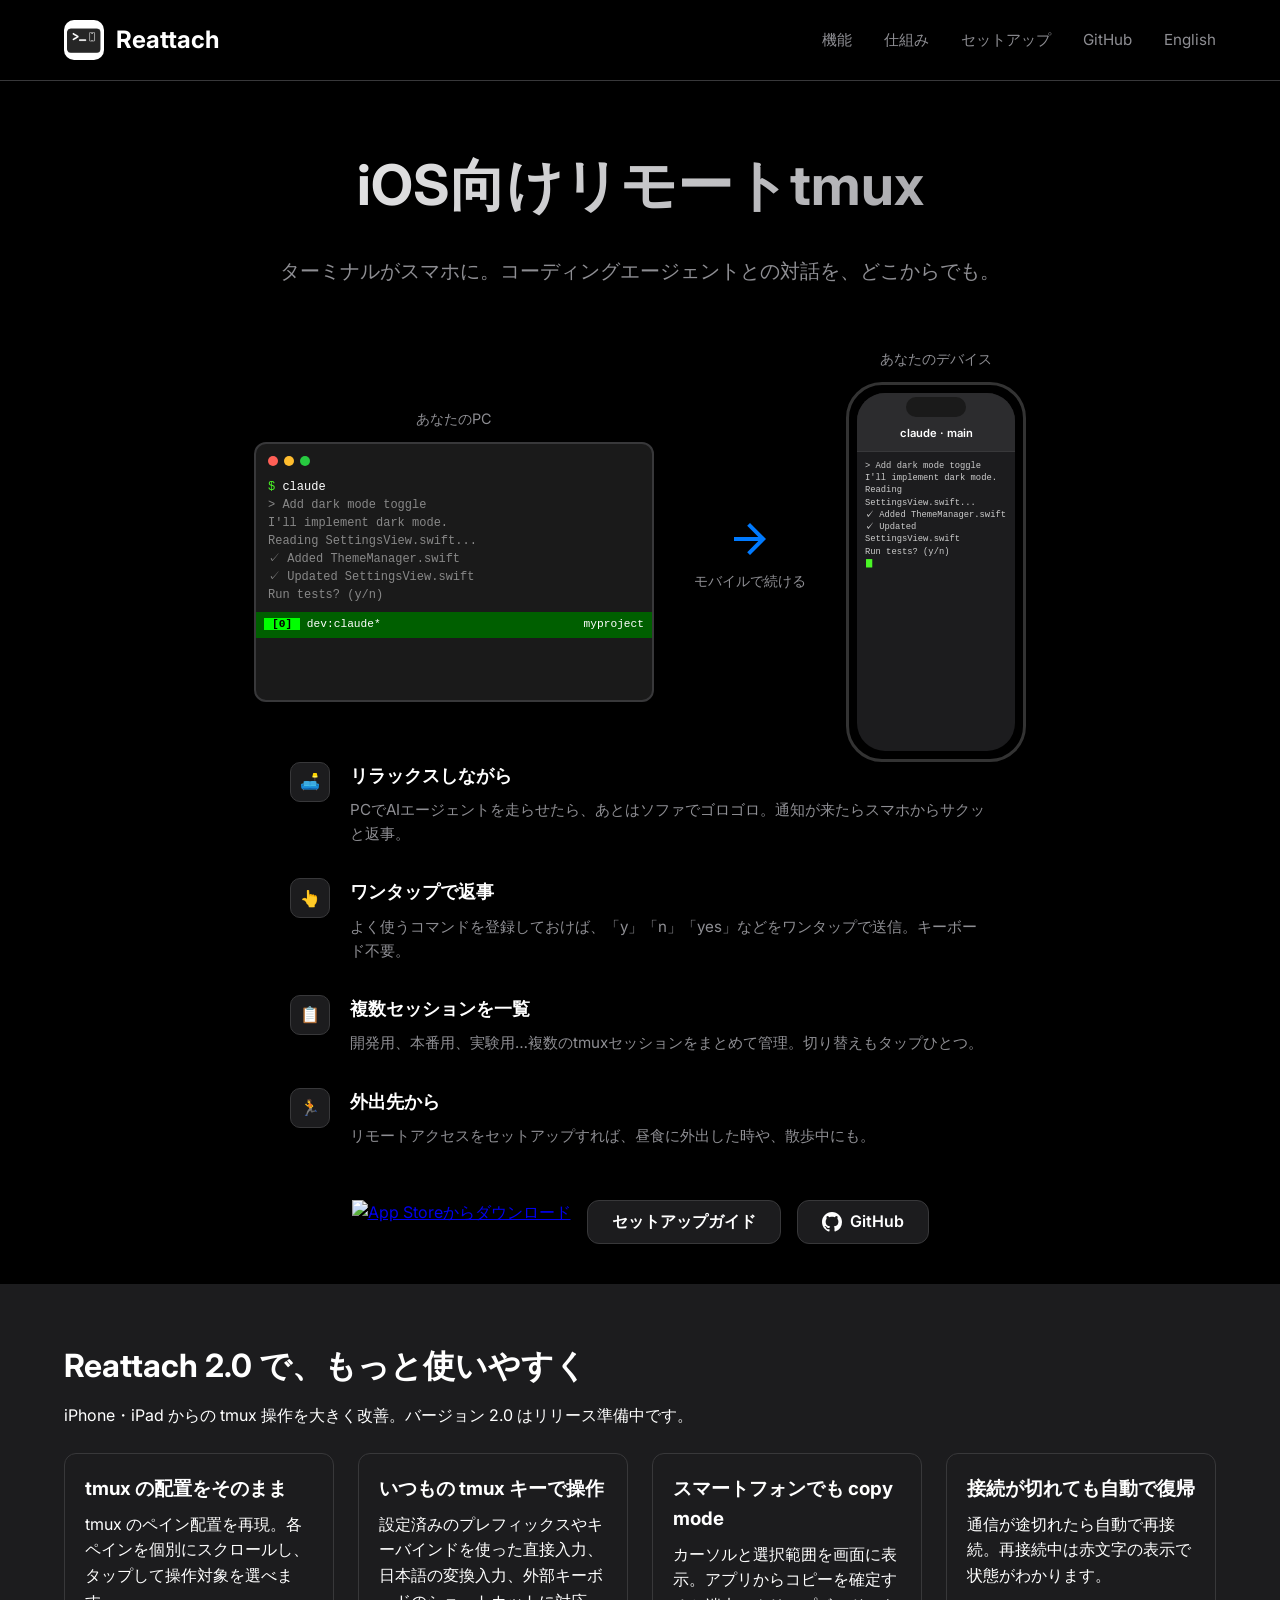
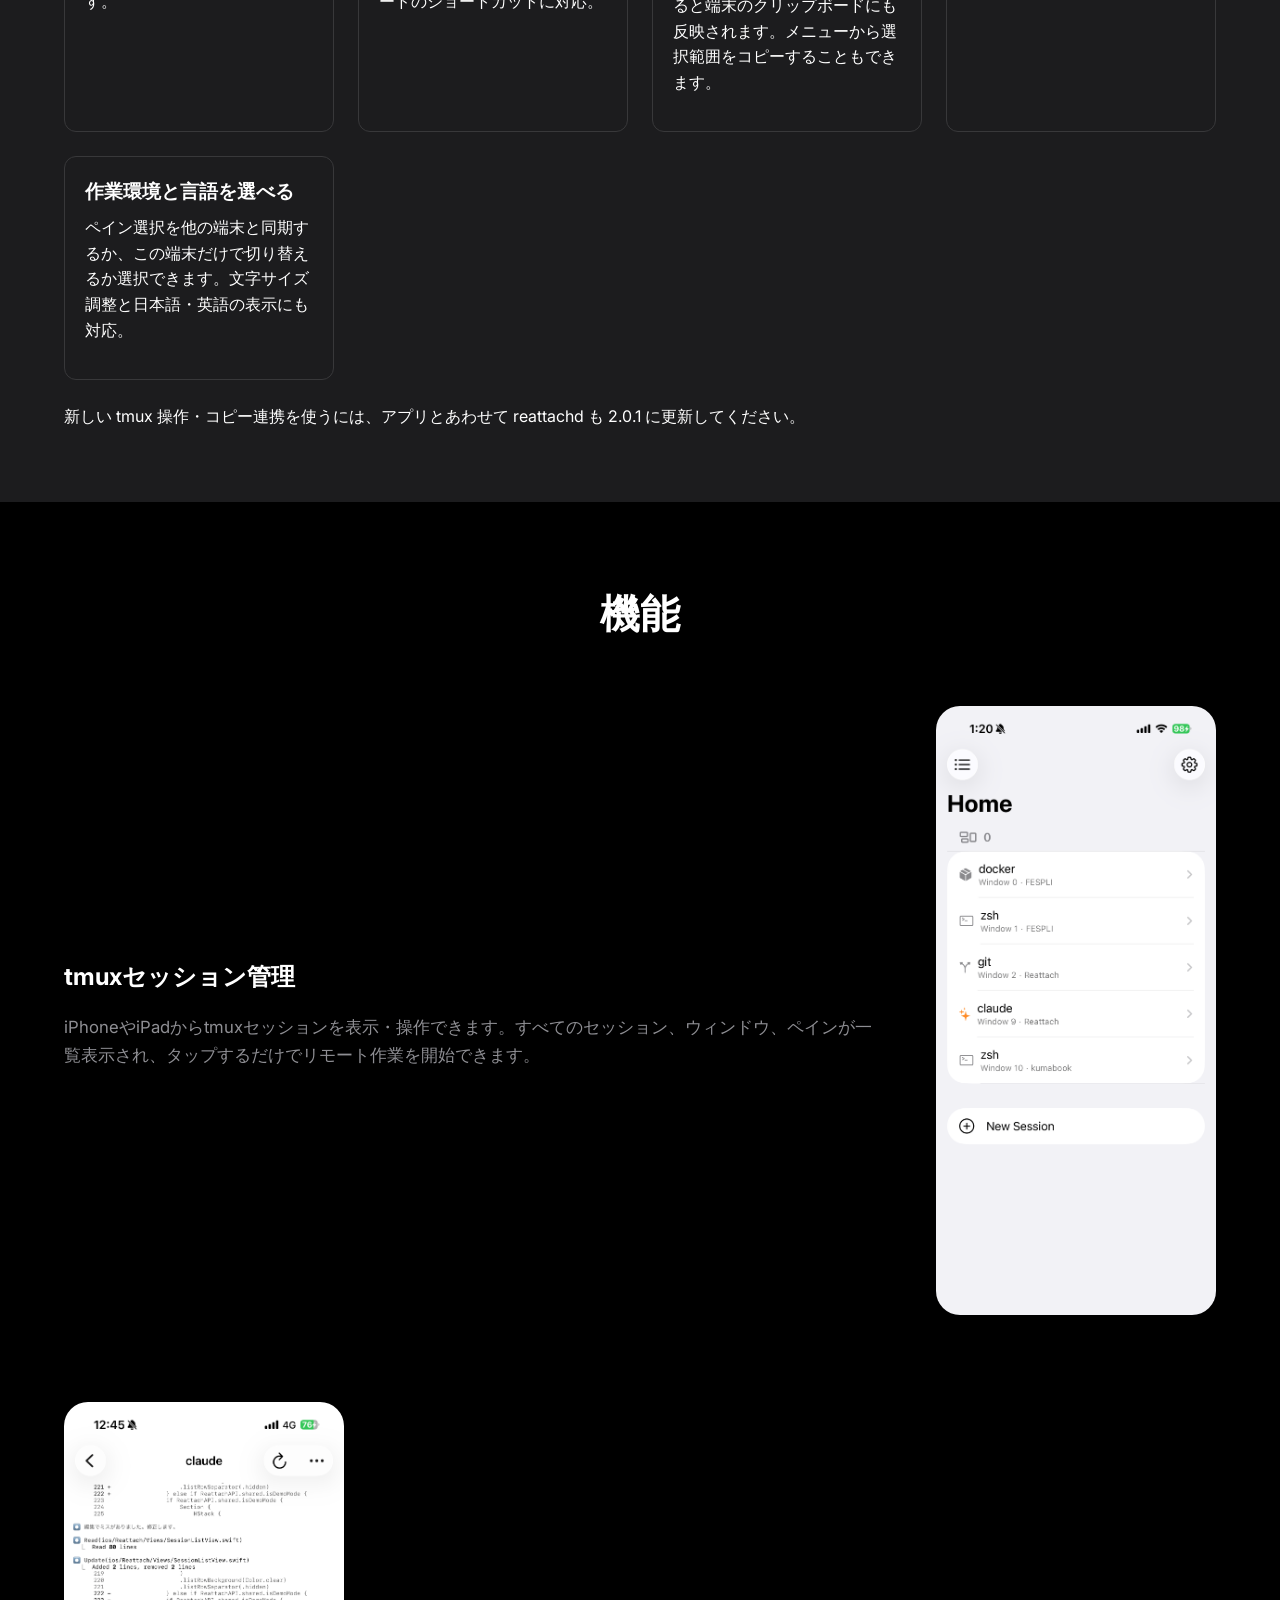
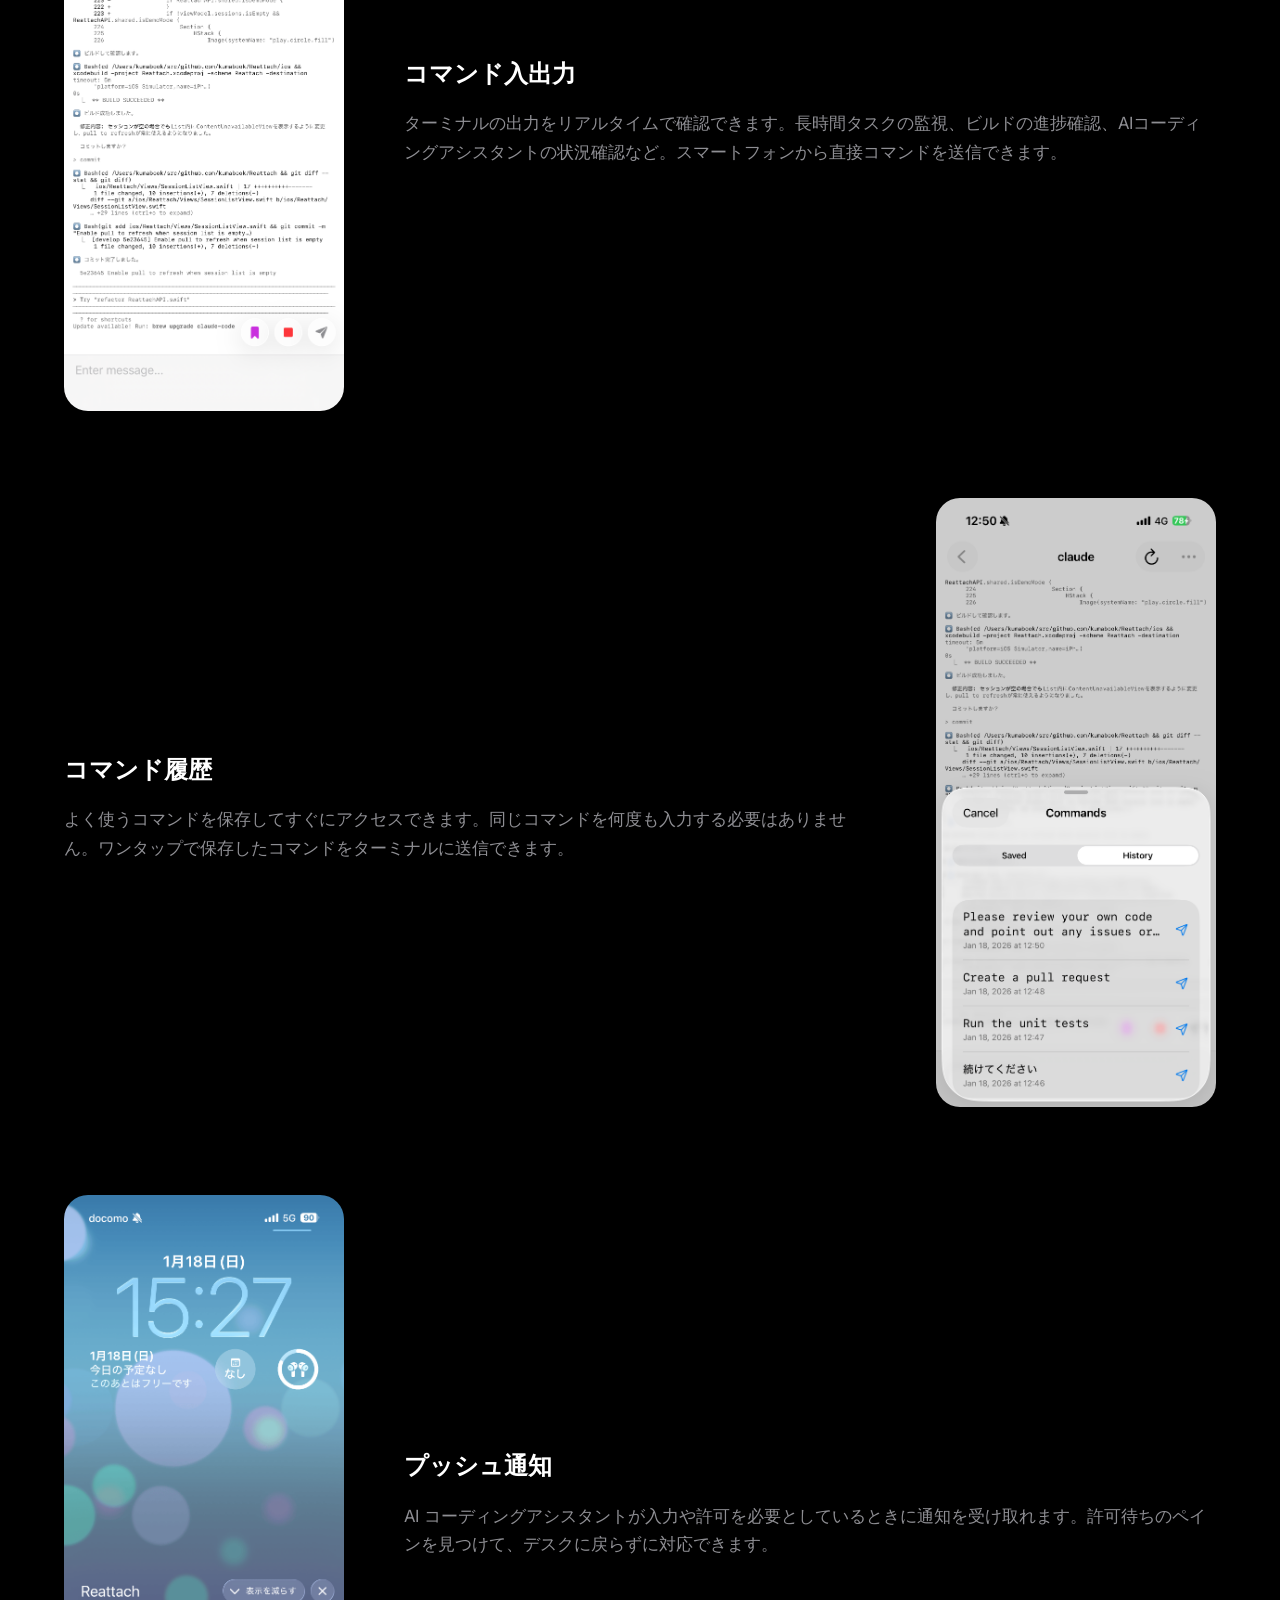
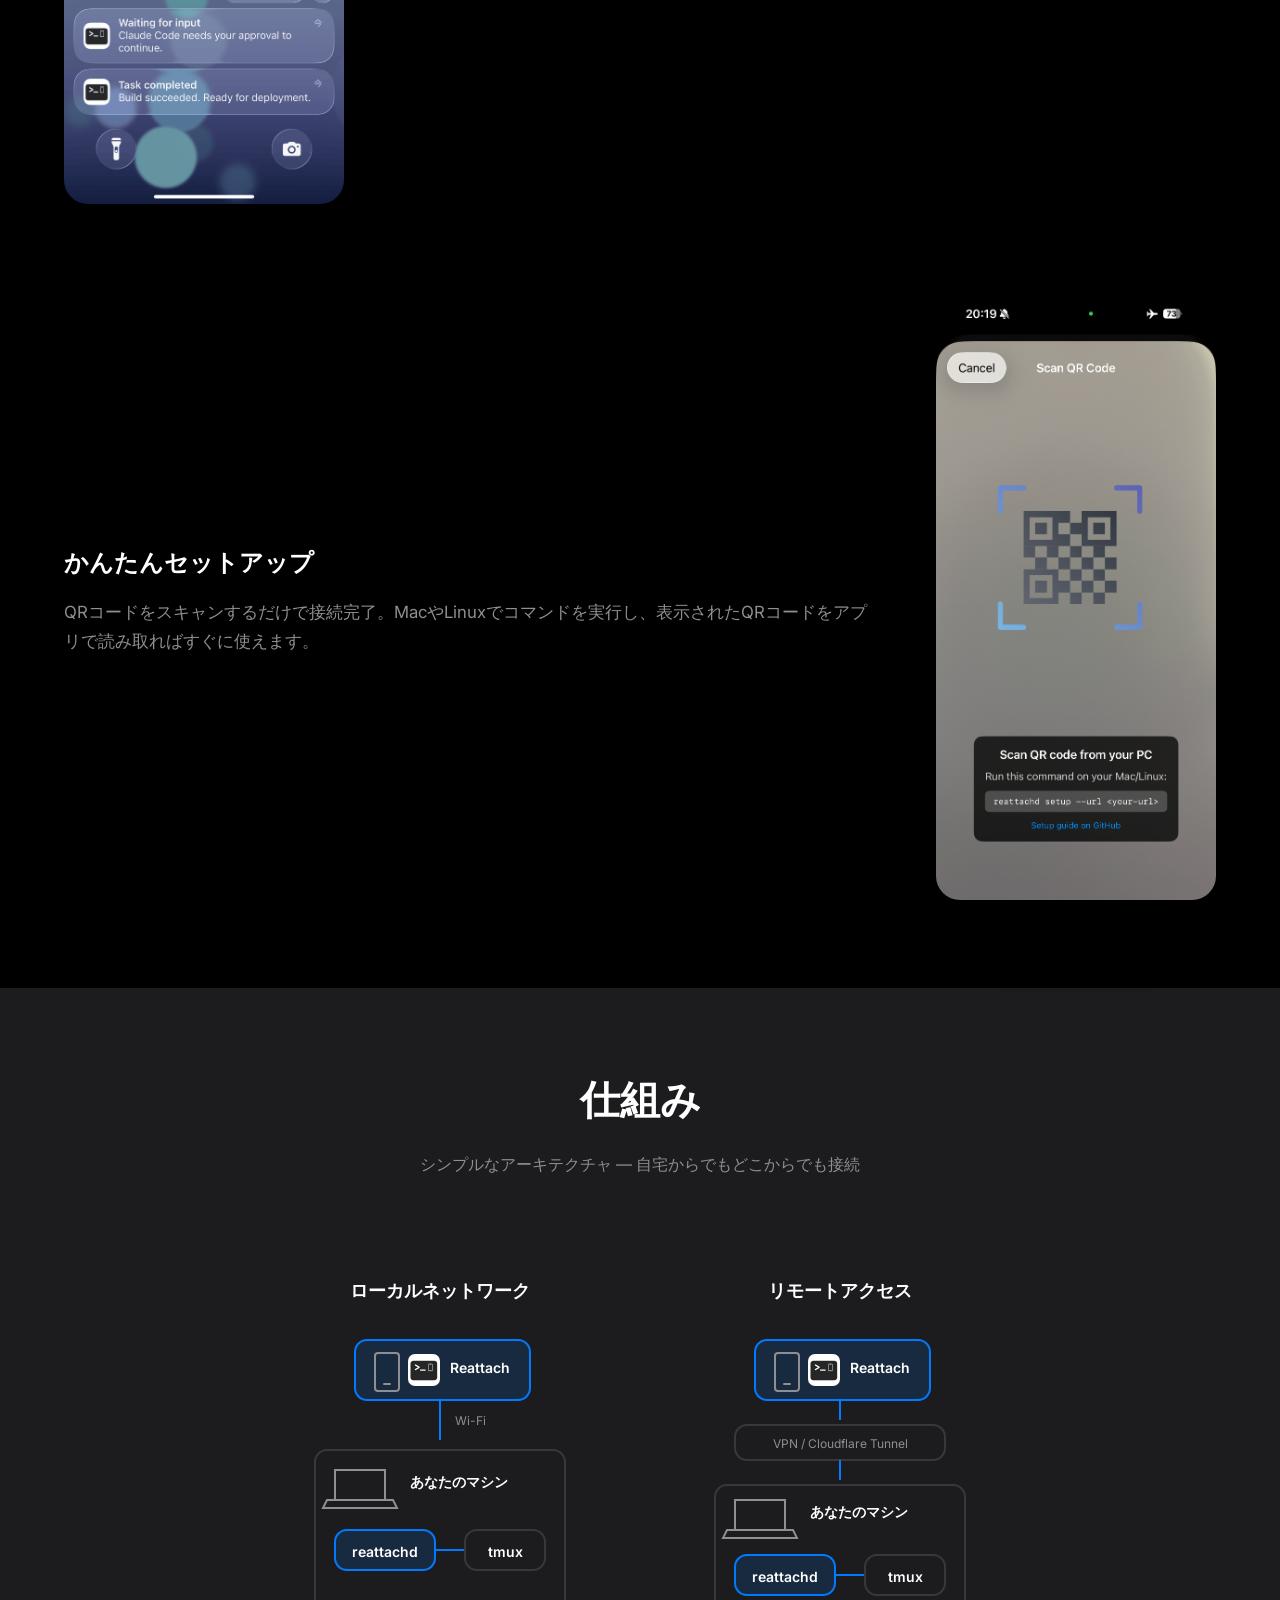
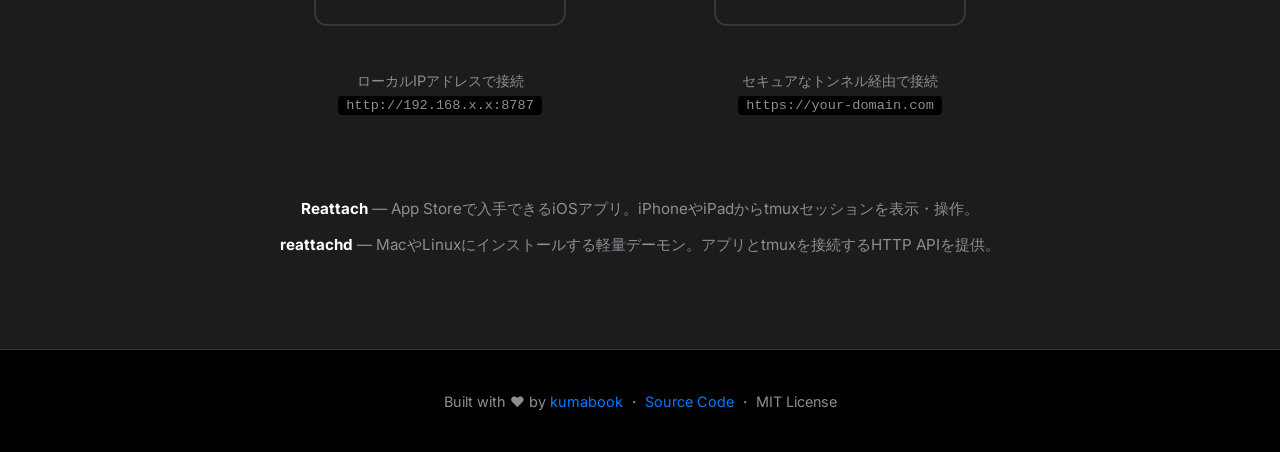
==== commit 12793356: "Keep the published top page until the 2.1 apps are available" ====
--- a/docs/ja/index.html
+++ b/docs/ja/index.html
@@ -3,21 +3,662 @@
 <head>
     <meta charset="UTF-8">
     <meta name="viewport" content="width=device-width, initial-scale=1.0">
-    <title>Reattach — いつもの tmux に、どこからでも戻れる</title>
-    <meta name="description" content="Reattach は、いつも使っている tmux を iPhone・iPad・Apple Watch・Mac のメニューバーで扱えるアプリです。同じセッション、同じキー操作で、どこからでもコーディングエージェントに応答できます。">
-    <link rel="alternate" hreflang="en" href="https://reattach.tmux.kumabook.tokyo/">
-    <link rel="stylesheet" href="/site.css">
+    <title>Reattach - iOS向けリモートtmuxクライアント</title>
+    <meta name="description" content="iPhoneからtmuxセッションを操作。AIコーディングエージェントの監視に最適。">
+    <link rel="preconnect" href="https://fonts.googleapis.com">
+    <link rel="preconnect" href="https://fonts.gstatic.com" crossorigin>
+    <link href="https://fonts.googleapis.com/css2?family=Inter:wght@400;500;600;700&display=swap" rel="stylesheet">
+    <style>
+        :root {
+            --primary: #007AFF;
+            --primary-dark: #0056CC;
+            --bg: #000000;
+            --bg-secondary: #1C1C1E;
+            --text: #FFFFFF;
+            --text-secondary: #8E8E93;
+            --border: #38383A;
+        }
+
+        * {
+            margin: 0;
+            padding: 0;
+            box-sizing: border-box;
+        }
+
+        body {
+            font-family: 'Inter', -apple-system, BlinkMacSystemFont, sans-serif;
+            background: var(--bg);
+            color: var(--text);
+            line-height: 1.6;
+        }
+
+        .container {
+            max-width: 1200px;
+            margin: 0 auto;
+            padding: 0 24px;
+        }
+
+        /* Header */
+        header {
+            padding: 20px 0;
+            border-bottom: 1px solid var(--border);
+        }
+
+        nav {
+            display: flex;
+            justify-content: space-between;
+            align-items: center;
+        }
+
+        .logo {
+            display: flex;
+            align-items: center;
+            gap: 12px;
+            font-size: 1.5rem;
+            font-weight: 700;
+            text-decoration: none;
+            color: var(--text);
+        }
+
+        .logo-icon {
+            width: 40px;
+            height: 40px;
+            border-radius: 10px;
+            object-fit: cover;
+        }
+
+        .nav-links {
+            display: flex;
+            gap: 32px;
+        }
+
+        .nav-links a {
+            color: var(--text-secondary);
+            text-decoration: none;
+            font-size: 0.95rem;
+            transition: color 0.2s;
+        }
+
+        .nav-links a:hover {
+            color: var(--text);
+        }
+
+        /* Hero */
+        .hero {
+            padding: 60px 0 20px;
+            text-align: center;
+        }
+
+        .hero h1 {
+            font-size: 3.5rem;
+            font-weight: 700;
+            margin-bottom: 24px;
+            background: linear-gradient(135deg, var(--text), var(--text-secondary));
+            -webkit-background-clip: text;
+            -webkit-text-fill-color: transparent;
+            background-clip: text;
+        }
+
+        .hero p {
+            font-size: 1.25rem;
+            color: var(--text-secondary);
+            margin: 0 auto 40px;
+        }
+
+        .cta-buttons {
+            display: flex;
+            gap: 16px;
+            justify-content: center;
+            flex-wrap: wrap;
+        }
+
+        .btn {
+            display: inline-flex;
+            align-items: center;
+            gap: 8px;
+            padding: 14px 28px;
+            border-radius: 12px;
+            font-size: 1rem;
+            font-weight: 600;
+            text-decoration: none;
+            transition: all 0.2s;
+        }
+
+        .btn-primary {
+            background: var(--primary);
+            color: white;
+        }
+
+        .btn-primary:hover {
+            background: var(--primary-dark);
+            transform: translateY(-2px);
+        }
+
+        .btn-secondary {
+            background: var(--bg-secondary);
+            color: var(--text);
+            border: 1px solid var(--border);
+        }
+
+        .btn-secondary:hover {
+            background: #2C2C2E;
+            transform: translateY(-2px);
+        }
+
+        .app-store-badge {
+            display: inline-flex;
+            align-items: center;
+            transition: transform 0.2s;
+        }
+
+        .app-store-badge:hover {
+            transform: translateY(-2px);
+        }
+
+        .app-store-badge img {
+            height: 44px;
+            width: auto;
+        }
+
+        .cta-buttons .btn {
+            height: 44px;
+            padding: 0 24px;
+            display: inline-flex;
+            align-items: center;
+        }
+
+        /* Hero Visual */
+        .hero-visual {
+            padding: 0;
+        }
+
+        .handoff-diagram {
+            display: flex;
+            align-items: center;
+            justify-content: center;
+            gap: 40px;
+            flex-wrap: wrap;
+        }
+
+        .device {
+            position: relative;
+        }
+
+        .device-label {
+            text-align: center;
+            margin-bottom: 12px;
+            font-size: 0.9rem;
+            color: var(--text-secondary);
+        }
+
+        .pc-screen {
+            width: 400px;
+            height: 260px;
+            background: #1a1a1a;
+            border-radius: 12px;
+            border: 2px solid var(--border);
+            padding: 12px;
+            font-family: 'SF Mono', 'Menlo', monospace;
+            font-size: 0.75rem;
+            color: #4AF626;
+            overflow: hidden;
+        }
+
+        .pc-screen .title-bar {
+            display: flex;
+            gap: 6px;
+            margin-bottom: 12px;
+        }
+
+        .pc-screen .title-bar span {
+            width: 10px;
+            height: 10px;
+            border-radius: 50%;
+        }
+
+        .pc-screen .title-bar .red { background: #FF5F56; }
+        .pc-screen .title-bar .yellow { background: #FFBD2E; }
+        .pc-screen .title-bar .green { background: #27CA40; }
+
+        .pc-screen .terminal-content {
+            line-height: 1.5;
+            color: #ccc;
+            flex: 1;
+        }
+
+        .pc-screen .prompt { color: #4AF626; }
+        .pc-screen .command { color: #fff; }
+        .pc-screen .output { color: #888; }
+
+        .pc-screen .tmux-status {
+            background: #005f00;
+            color: #fff;
+            padding: 4px 8px;
+            font-size: 0.7rem;
+            margin: 8px -12px -12px -12px;
+            display: flex;
+            justify-content: space-between;
+        }
+
+        .pc-screen .tmux-status .session {
+            background: #00ff00;
+            color: #000;
+            padding: 0 8px;
+            font-weight: bold;
+        }
+
+        .arrow {
+            display: flex;
+            flex-direction: column;
+            align-items: center;
+            gap: 8px;
+            color: var(--primary);
+        }
+
+        .arrow svg {
+            width: 48px;
+            height: 48px;
+        }
+
+        .arrow span {
+            font-size: 0.85rem;
+            color: var(--text-secondary);
+        }
+
+        .phone-frame {
+            width: 180px;
+            height: 380px;
+            background: #000;
+            border-radius: 36px;
+            border: 3px solid #333;
+            padding: 8px;
+            position: relative;
+        }
+
+        .phone-frame::before {
+            content: '';
+            position: absolute;
+            top: 12px;
+            left: 50%;
+            transform: translateX(-50%);
+            width: 60px;
+            height: 20px;
+            background: #1a1a1a;
+            border-radius: 10px;
+        }
+
+        .phone-screen {
+            width: 100%;
+            height: 100%;
+            background: #1C1C1E;
+            border-radius: 28px;
+            overflow: hidden;
+            display: flex;
+            flex-direction: column;
+        }
+
+        .phone-header {
+            background: #2C2C2E;
+            padding: 32px 12px 8px;
+            text-align: center;
+            font-size: 0.7rem;
+            font-weight: 600;
+            border-bottom: 1px solid var(--border);
+        }
+
+        .phone-content {
+            flex: 1;
+            padding: 8px;
+            font-family: 'SF Mono', 'Menlo', monospace;
+            font-size: 0.55rem;
+            color: #ccc;
+            line-height: 1.4;
+            overflow: hidden;
+        }
+
+        .phone-content .prompt { color: #4AF626; }
+
+        @media (max-width: 768px) {
+            .handoff-diagram {
+                flex-direction: column;
+                gap: 24px;
+            }
+
+            .pc-screen {
+                width: 320px;
+                height: 200px;
+                font-size: 0.65rem;
+            }
+
+            .arrow {
+                transform: rotate(90deg);
+            }
+
+            .arrow span {
+                transform: rotate(-90deg);
+            }
+
+            .phone-frame {
+                width: 140px;
+                height: 300px;
+            }
+        }
+
+        /* Upcoming release */
+        .release-preview { padding: 56px 0; background: var(--bg-secondary); }
+        .release-preview h2 { font-size: 2rem; margin-bottom: 12px; }
+        .release-preview p { margin-bottom: 16px; }
+        .release-grid { display: grid; grid-template-columns: repeat(auto-fit, minmax(240px, 1fr)); gap: 24px; margin: 24px 0; }
+        .release-grid article { padding: 20px; border: 1px solid var(--border); border-radius: 12px; }
+        .release-grid h3 { margin-bottom: 8px; }
+
+        /* Features */
+        .features {
+            padding: 80px 0;
+        }
+
+        .features h2 {
+            text-align: center;
+            font-size: 2.5rem;
+            margin-bottom: 60px;
+        }
+
+        .feature-row {
+            display: flex;
+            align-items: center;
+            gap: 60px;
+            margin-bottom: 80px;
+        }
+
+        .feature-row:nth-child(even) {
+            flex-direction: row-reverse;
+        }
+
+        .feature-row:last-child {
+            margin-bottom: 0;
+        }
+
+        .feature-image {
+            flex-shrink: 0;
+        }
+
+        .feature-image img {
+            width: 280px;
+            height: auto;
+            border-radius: 24px;
+            box-shadow: 0 20px 60px rgba(0, 0, 0, 0.5);
+        }
+
+        .feature-content h3 {
+            font-size: 1.5rem;
+            margin-bottom: 16px;
+        }
+
+        .feature-content p {
+            color: var(--text-secondary);
+            font-size: 1.05rem;
+            line-height: 1.7;
+        }
+
+        @media (max-width: 768px) {
+            .feature-row,
+            .feature-row:nth-child(even) {
+                flex-direction: column;
+                gap: 32px;
+                text-align: center;
+            }
+
+            .feature-image img {
+                width: 240px;
+            }
+        }
+
+        /* Architecture */
+        .architecture {
+            padding: 80px 0;
+            background: var(--bg-secondary);
+        }
+
+        .architecture h2 {
+            text-align: center;
+            font-size: 2.5rem;
+            margin-bottom: 20px;
+        }
+
+        .architecture > .container > p {
+            text-align: center;
+            color: var(--text-secondary);
+            margin-bottom: 60px;
+        }
+
+        .diagram {
+            display: flex;
+            justify-content: center;
+            padding: 40px 20px;
+        }
+
+        .diagram svg {
+            max-width: 100%;
+            height: auto;
+        }
+
+        .diagram-grid {
+            display: grid;
+            grid-template-columns: repeat(2, 1fr);
+            gap: 40px;
+            padding: 40px 20px;
+            max-width: 800px;
+            margin: 0 auto;
+        }
+
+        .diagram-item {
+            text-align: center;
+        }
+
+        .diagram-item h3 {
+            font-size: 1.1rem;
+            margin-bottom: 20px;
+            color: var(--text);
+        }
+
+        .diagram-item svg {
+            max-width: 100%;
+            height: auto;
+        }
+
+        .diagram-caption {
+            margin-top: 16px;
+            font-size: 0.9rem;
+            color: var(--text-secondary);
+        }
+
+        .diagram-caption code {
+            background: var(--bg);
+            padding: 2px 8px;
+            border-radius: 4px;
+            font-size: 0.85rem;
+        }
+
+        @media (max-width: 700px) {
+            .diagram-grid {
+                grid-template-columns: 1fr;
+            }
+        }
+
+        .diagram-box {
+            fill: var(--bg-secondary);
+            stroke: var(--border);
+            stroke-width: 2;
+            rx: 12;
+        }
+
+        .diagram-box-highlight {
+            fill: rgba(0, 122, 255, 0.15);
+            stroke: var(--primary);
+            stroke-width: 2;
+            rx: 12;
+        }
+
+        .diagram-text {
+            fill: var(--text);
+            font-family: 'Inter', sans-serif;
+            font-size: 14px;
+            font-weight: 600;
+        }
+
+        .diagram-text-small {
+            fill: var(--text-secondary);
+            font-family: 'Inter', sans-serif;
+            font-size: 12px;
+        }
+
+        .diagram-text-mono {
+            fill: var(--text-secondary);
+            font-family: 'SF Mono', 'Menlo', monospace;
+            font-size: 11px;
+        }
+
+        .diagram-arrow {
+            stroke: var(--primary);
+            stroke-width: 2;
+            fill: none;
+            marker-end: url(#arrowhead);
+        }
+
+        .diagram-line-dashed {
+            stroke: var(--border);
+            stroke-width: 2;
+            stroke-dasharray: 6 4;
+            fill: none;
+        }
+
+        .diagram-icon {
+            fill: var(--text);
+        }
+
+        .architecture-notes {
+            max-width: 1200px;
+            margin: 40px auto 0;
+            text-align: center;
+        }
+
+        .architecture-notes p {
+            color: var(--text-secondary);
+            font-size: 0.95rem;
+            margin-bottom: 12px;
+        }
+
+        .architecture-notes strong {
+            color: var(--text);
+        }
+
+        /* Use Cases */
+        .use-cases {
+            padding: 80px 0;
+        }
+
+        .use-cases h2 {
+            text-align: center;
+            font-size: 2.5rem;
+            margin-bottom: 60px;
+        }
+
+        .use-case-list {
+            max-width: 700px;
+            margin: 0 auto;
+        }
+
+        .use-case {
+            display: flex;
+            gap: 20px;
+            margin-bottom: 32px;
+            align-items: flex-start;
+        }
+
+        .use-case-icon {
+            width: 40px;
+            height: 40px;
+            background: var(--bg-secondary);
+            border: 1px solid var(--border);
+            border-radius: 10px;
+            display: flex;
+            align-items: center;
+            justify-content: center;
+            flex-shrink: 0;
+        }
+
+        .use-case h3 {
+            font-size: 1.1rem;
+            margin-bottom: 8px;
+        }
+
+        .use-case p {
+            color: var(--text-secondary);
+            font-size: 0.95rem;
+        }
+
+        /* CTA Section */
+        .cta-section {
+            padding: 20px 0 40px;
+            text-align: center;
+        }
+
+        /* Footer */
+        footer {
+            padding: 40px 0;
+            border-top: 1px solid var(--border);
+            text-align: center;
+        }
+
+        footer p {
+            color: var(--text-secondary);
+            font-size: 0.9rem;
+        }
+
+        footer a {
+            color: var(--primary);
+            text-decoration: none;
+        }
+
+        footer a:hover {
+            text-decoration: underline;
+        }
+
+        /* Responsive */
+        @media (max-width: 768px) {
+            .hero h1 {
+                font-size: 2.5rem;
+            }
+
+            .hero p {
+                font-size: 1.1rem;
+            }
+
+            .nav-links {
+                display: none;
+            }
+
+            .features h2,
+            .architecture h2,
+            .use-cases h2 {
+                font-size: 2rem;
+            }
+        }
+    </style>
 </head>
 <body>
     <header>
         <div class="container">
             <nav>
-                <a href="/ja/" class="logo"><img src="/app-icon.png" alt="">Reattach</a>
+                <a href="/ja/" class="logo">
+                    <img src="../app-icon.png" alt="Reattach" class="logo-icon">
+                    Reattach
+                </a>
                 <div class="nav-links">
-                    <a href="#devices" class="optional">対応端末</a>
-                    <a href="#setup">セットアップ</a>
-                    <a href="#pricing" class="optional">料金</a>
-                    <a href="https://github.com/kumabook/Reattach" class="optional">GitHub</a>
+                    <a href="#features">機能</a>
+                    <a href="#architecture">仕組み</a>
+                    <a href="/ja/setup.html">セットアップ</a>
+                    <a href="https://github.com/kumabook/Reattach">GitHub</a>
                     <a href="/">English</a>
                 </div>
             </nav>
@@ -25,171 +666,305 @@
     </header>
 
     <main>
-        <section class="hero center">
+        <section class="hero">
             <div class="container">
-                <h1>いつもの tmux に、<br>どこからでも戻れる。</h1>
-                <p class="lead">Reattach は、いま使っている tmux を iPhone、Apple Watch、Mac のメニューバーで扱えるアプリです。同じセッション、同じキー操作で、コーディングエージェントにどこからでも応答できます。</p>
-                <div class="actions">
-                    <a class="badge" href="https://apps.apple.com/jp/app/id6757171671"><img src="https://tools.applemediaservices.com/api/badges/download-on-the-app-store/black/ja-jp?size=250x83" alt="App Store からダウンロード"></a>
-                    <a class="btn" href="#setup">2 ステップで始める</a>
-                </div>
-
-                <div class="devices" aria-hidden="true">
-                    <div>
-                        <div class="mac">
-                            <div class="mac-bar"><span></span><span></span><span></span></div>
-                            <div class="mac-body">
-                                <div class="tool">✋ Bash · web-app</div>
-                                <div class="request-title">次のコマンドを実行しますか？</div>
-                                <div class="prompt-box">$ pnpm --filter web build</div>
-                                <div class="choice"><b>1</b>はい、実行する</div>
-                                <div class="choice"><b>2</b>はい、今後は確認しない</div>
-                                <div class="choice"><b>3</b>いいえ、別の方法を伝える</div>
+                <h1>iOS向けリモートtmux</h1>
+                <p>ターミナルがスマホに。コーディングエージェントとの対話を、どこからでも。</p>
+            </div>
+        </section>
+
+        <section class="hero-visual">
+            <div class="container">
+                <div class="handoff-diagram">
+                    <div class="device">
+                        <div class="device-label">あなたのPC</div>
+                        <div class="pc-screen">
+                            <div class="title-bar">
+                                <span class="red"></span>
+                                <span class="yellow"></span>
+                                <span class="green"></span>
+                            </div>
+                            <div class="terminal-content">
+                                <div><span class="prompt">$</span> <span class="command">claude</span></div>
+                                <div><span class="output">> Add dark mode toggle</span></div>
+                                <div><span class="output"></span></div>
+                                <div><span class="output">I'll implement dark mode.</span></div>
+                                <div><span class="output">Reading SettingsView.swift...</span></div>
+                                <div><span class="output"></span></div>
+                                <div><span class="output">✓ Added ThemeManager.swift</span></div>
+                                <div><span class="output">✓ Updated SettingsView.swift</span></div>
+                                <div><span class="output"></span></div>
+                                <div><span class="output">Run tests? (y/n)</span></div>
+                            </div>
+                            <div class="tmux-status">
+                                <span><span class="session">[0]</span> dev:claude*</span>
+                                <span>myproject</span>
                             </div>
                         </div>
-                        <div class="device-caption">Mac のメニューバー</div>
-                    </div>
-                    <div>
-                        <div class="phone">
+                    </div>
+
+                    <div class="arrow">
+                        <svg viewBox="0 0 24 24" fill="currentColor">
+                            <path d="M12 4l-1.41 1.41L16.17 11H4v2h12.17l-5.58 5.59L12 20l8-8z"/>
+                        </svg>
+                        <span>モバイルで続ける</span>
+                    </div>
+
+                    <div class="device">
+                        <div class="device-label">あなたのデバイス</div>
+                        <div class="phone-frame">
                             <div class="phone-screen">
-                                <div class="phone-head">claude · main</div>
-                                <div class="phone-term">
-                                    <div>&gt; ダークモードの切り替えを追加</div>
-                                    <div class="dim">Reading SettingsView.swift…</div>
-                                    <div class="ok">✓ Added ThemeManager.swift</div>
-                                    <div class="ok">✓ Updated SettingsView.swift</div>
-                                    <br>
-                                    <div>テストを実行しますか？</div>
-                                    <div>› 1. はい</div>
-                                    <div>&nbsp; 2. いいえ</div>
-                                    <br>
-                                    <div><span class="cursor">&nbsp;</span></div>
+                                <div class="phone-header">claude · main</div>
+                                <div class="phone-content">
+                                    <div>> Add dark mode toggle</div>
+                                    <div></div>
+                                    <div>I'll implement dark mode.</div>
+                                    <div>Reading SettingsView.swift...</div>
+                                    <div></div>
+                                    <div>✓ Added ThemeManager.swift</div>
+                                    <div>✓ Updated SettingsView.swift</div>
+                                    <div></div>
+                                    <div>Run tests? (y/n)</div>
+                                    <div></div>
+                                    <div><span class="prompt">▊</span></div>
                                 </div>
-                                <div class="phone-keys"><span>esc</span><span class="on">ctrl</span><span>tab</span><span>←</span><span>↑</span><span>→</span></div>
                             </div>
                         </div>
-                        <div class="device-caption">iPhone・iPad</div>
-                    </div>
-                    <div>
-                        <div class="watch">
-                            <div class="watch-screen">
-                                <b>claude:0.0</b>
-                                <div class="watch-choice first">1 はい、実行する</div>
-                                <div class="watch-choice">2 今後は確認しない</div>
-                                <div class="watch-choice">3 いいえ</div>
-                            </div>
+                    </div>
+                </div>
+                <div class="use-case-list">
+                    <div class="use-case">
+                        <div class="use-case-icon">🛋️</div>
+                        <div>
+                            <h3>リラックスしながら</h3>
+                            <p>PCでAIエージェントを走らせたら、あとはソファでゴロゴロ。通知が来たらスマホからサクッと返事。</p>
                         </div>
-                        <div class="device-caption">Apple Watch</div>
+                    </div>
+                    <div class="use-case">
+                        <div class="use-case-icon">👆</div>
+                        <div>
+                            <h3>ワンタップで返事</h3>
+                            <p>よく使うコマンドを登録しておけば、「y」「n」「yes」などをワンタップで送信。キーボード不要。</p>
+                        </div>
+                    </div>
+                    <div class="use-case">
+                        <div class="use-case-icon">📋</div>
+                        <div>
+                            <h3>複数セッションを一覧</h3>
+                            <p>開発用、本番用、実験用…複数のtmuxセッションをまとめて管理。切り替えもタップひとつ。</p>
+                        </div>
+                    </div>
+                    <div class="use-case">
+                        <div class="use-case-icon">🏃</div>
+                        <div>
+                            <h3>外出先から</h3>
+                            <p>リモートアクセスをセットアップすれば、昼食に外出した時や、散歩中にも。</p>
+                        </div>
                     </div>
                 </div>
             </div>
         </section>
 
-        <section class="soft" id="devices">
+        <section class="cta-section">
             <div class="container">
-                <h2>一つの tmux を、どの端末でも同じように。</h2>
-                <p class="lead">机で作業を始めて、ソファで様子を見て、手首で応答する。どの端末にも、同じセッションと同じ許可待ちが並びます。</p>
-                <div class="grid three">
-                    <div class="card">
-                        <div class="icon">💻</div>
-                        <h3>Mac</h3>
-                        <p>メニューバーに常駐します。すべてのマシンの許可待ちと作業中のペインを一覧で見て、目的のターミナルを探さずにその場で応答できます。</p>
-                    </div>
-                    <div class="card">
-                        <div class="icon">📱</div>
-                        <h3>iPhone・iPad</h3>
-                        <p>セッション、ウィンドウ、ペインを tmux と同じ配置で表示。自分のプレフィックスとキーバインドで、補助キーでも外部キーボードでも入力できます。ホーム画面のウィジェットで許可待ちがわかります。</p>
-                    </div>
-                    <div class="card">
-                        <div class="icon">⌚️</div>
-                        <h3>Apple Watch</h3>
-                        <p>通知で気づいて、内容を読み、選択肢を押すだけ。文字盤のコンプリケーションやスマートスタックに、許可待ちの件数が出ます。</p>
-                    </div>
+                <div class="cta-buttons">
+                    <a href="#" class="app-store-badge">
+                        <img src="https://tools.applemediaservices.com/api/badges/download-on-the-app-store/black/ja-jp?size=250x83" alt="App Storeからダウンロード">
+                    </a>
+                    <a href="/ja/setup.html" class="btn btn-secondary">セットアップガイド</a>
+                    <a href="https://github.com/kumabook/Reattach" class="btn btn-secondary">
+                        <svg width="20" height="20" viewBox="0 0 24 24" fill="currentColor"><path d="M12 0C5.37 0 0 5.37 0 12c0 5.31 3.435 9.795 8.205 11.385.6.105.825-.255.825-.57 0-.285-.015-1.23-.015-2.235-3.015.555-3.795-.735-4.035-1.41-.135-.345-.72-1.41-1.23-1.695-.42-.225-1.02-.78-.015-.795.945-.015 1.62.87 1.845 1.23 1.08 1.815 2.805 1.305 3.495.99.105-.78.42-1.305.765-1.605-2.67-.3-5.46-1.335-5.46-5.925 0-1.305.465-2.385 1.23-3.225-.12-.3-.54-1.53.12-3.18 0 0 1.005-.315 3.3 1.23.96-.27 1.98-.405 3-.405s2.04.135 3 .405c2.295-1.56 3.3-1.23 3.3-1.23.66 1.65.24 2.88.12 3.18.765.84 1.23 1.905 1.23 3.225 0 4.605-2.805 5.625-5.475 5.925.435.375.81 1.095.81 2.22 0 1.605-.015 2.895-.015 3.3 0 .315.225.69.825.57A12.02 12.02 0 0024 12c0-6.63-5.37-12-12-12z"/></svg>
+                        GitHub
+                    </a>
                 </div>
             </div>
         </section>
 
-        <section>
+        <section class="release-preview" id="release-2" aria-labelledby="release-title">
             <div class="container">
-                <h2>tmux そのまま。余計なものはありません。</h2>
-                <p class="lead">Reattach は、ターミナルを置き換えたり、エージェントを包み込んだりしません。いま動いている tmux につなぐだけです。</p>
-                <ul class="points">
-                    <li><div><h3>セッションはそのまま</h3><p>新しいシェルも、チャット画面も、プロジェクトごとの設定もいりません。ペインで動いているものが、そのまま見えます。</p></div></li>
-                    <li><div><h3>エージェントを選ばない</h3><p>Claude Code でも Codex でも、tmux で動くものなら何でも。Claude Code と Codex の許可待ちはすべての端末に届き、届いたその場で応答できます。</p></div></li>
-                    <li><div><h3>キー操作もいつもどおり</h3><p>プレフィックスもキーバインドも、机の前と同じように効きます。copy mode はクリップボードと連携し、日本語入力も画面のキーボードと外部キーボードの両方で使えます。</p></div></li>
-                    <li><div><h3>自分のマシンに直接つながる</h3><p>reattachd はオープンソースで、自分の Mac や Linux で動きます。Tailscale か Cloudflare Tunnel で直接つながり、間に中継サーバーを挟みません。</p></div></li>
-                </ul>
+                <h2 id="release-title">Reattach 2.0 で、もっと使いやすく</h2>
+                <p>iPhone・iPad からの tmux 操作を大きく改善。バージョン 2.0 はリリース準備中です。</p>
+                <div class="release-grid">
+                    <article><h3>tmux の配置をそのまま</h3><p>tmux のペイン配置を再現。各ペインを個別にスクロールし、タップして操作対象を選べます。</p></article>
+                    <article><h3>いつもの tmux キーで操作</h3><p>設定済みのプレフィックスやキーバインドを使った直接入力、日本語の変換入力、外部キーボードのショートカットに対応。</p></article>
+                    <article><h3>スマートフォンでも copy mode</h3><p>カーソルと選択範囲を画面に表示。アプリからコピーを確定すると端末のクリップボードにも反映されます。メニューから選択範囲をコピーすることもできます。</p></article>
+                    <article><h3>接続が切れても自動で復帰</h3><p>通信が途切れたら自動で再接続。再接続中は赤文字の表示で状態がわかります。</p></article>
+                    <article><h3>作業環境と言語を選べる</h3><p>ペイン選択を他の端末と同期するか、この端末だけで切り替えるか選択できます。文字サイズ調整と日本語・英語の表示にも対応。</p></article>
+                </div>
+                <p>新しい tmux 操作・コピー連携を使うには、アプリとあわせて reattachd も 2.0.1 に更新してください。</p>
             </div>
         </section>
 
-        <section class="soft" id="setup">
+        <section class="features" id="features">
             <div class="container">
-                <h2>2 ステップで始める</h2>
-                <p class="lead">tmux を動かしているコンピュータに reattachd を入れます。<code>reattachd init</code> が、接続の設定、常駐の登録、Claude Code と Codex の通知フックの導入、QR コードの表示までを案内します。</p>
-                <div class="steps">
-                    <div class="step">
-                        <div>
-                            <h3>コンピュータで実行する</h3>
-                            <pre class="cmd"><span class="label"># macOS</span>
-brew install kumabook/reattach/reattachd
-reattachd init
-
-<span class="label"># Linux</span>
-curl -fsSL https://raw.githubusercontent.com/kumabook/Reattach/main/install.sh | sh
-reattachd init</pre>
-                            <p class="note">Tailscale が入っていれば自動で使います。Cloudflare Tunnel を使う場合は <code>reattachd init --url https://あなたのホスト</code> を実行してください。詳しくは<a href="/ja/setup.html">セットアップガイド</a>へ。</p>
-                        </div>
-                    </div>
-                    <div class="step">
-                        <div>
-                            <h3>QR コードを読み取る</h3>
-                            <p>iPhone で Reattach を開いて読み取ります。Apple Watch には iPhone から接続先が共有されます。同じ Mac の Reattach for Mac は、<code>reattachd init</code> がそのままつなぎます。別の Mac からつなぐときは、QR コードの下に表示される URL を設定画面に貼り付けます。</p>
-                        </div>
+                <h2>機能</h2>
+                <div class="feature-row">
+                    <div class="feature-image">
+                        <img src="../images/sessions.png" alt="セッション一覧">
+                    </div>
+                    <div class="feature-content">
+                        <h3>tmuxセッション管理</h3>
+                        <p>iPhoneやiPadからtmuxセッションを表示・操作できます。すべてのセッション、ウィンドウ、ペインが一覧表示され、タップするだけでリモート作業を開始できます。</p>
+                    </div>
+                </div>
+                <div class="feature-row">
+                    <div class="feature-image">
+                        <img src="../images/pane.png" alt="ターミナル出力">
+                    </div>
+                    <div class="feature-content">
+                        <h3>コマンド入出力</h3>
+                        <p>ターミナルの出力をリアルタイムで確認できます。長時間タスクの監視、ビルドの進捗確認、AIコーディングアシスタントの状況確認など。スマートフォンから直接コマンドを送信できます。</p>
+                    </div>
+                </div>
+                <div class="feature-row">
+                    <div class="feature-image">
+                        <img src="../images/commands.png" alt="コマンド履歴">
+                    </div>
+                    <div class="feature-content">
+                        <h3>コマンド履歴</h3>
+                        <p>よく使うコマンドを保存してすぐにアクセスできます。同じコマンドを何度も入力する必要はありません。ワンタップで保存したコマンドをターミナルに送信できます。</p>
+                    </div>
+                </div>
+                <div class="feature-row">
+                    <div class="feature-image">
+                        <img src="../images/notifications.png" alt="プッシュ通知">
+                    </div>
+                    <div class="feature-content">
+                        <h3>プッシュ通知</h3>
+                        <p>AI コーディングアシスタントが入力や許可を必要としているときに通知を受け取れます。許可待ちのペインを見つけて、デスクに戻らずに対応できます。</p>
+                    </div>
+                </div>
+                <div class="feature-row">
+                    <div class="feature-image">
+                        <img src="../images/scan.png" alt="QRコードセットアップ">
+                    </div>
+                    <div class="feature-content">
+                        <h3>かんたんセットアップ</h3>
+                        <p>QRコードをスキャンするだけで接続完了。MacやLinuxでコマンドを実行し、表示されたQRコードをアプリで読み取ればすぐに使えます。</p>
                     </div>
                 </div>
             </div>
         </section>
 
-        <section id="pricing">
-            <div class="container center">
-                <h2>無料で始めて、必要になったら Pro に。</h2>
-                <p class="lead">Reattach Pro は買い切りで、iPhone・iPad・Apple Watch で使えます。</p>
-                <div class="plans" style="text-align: left;">
-                    <div class="plan">
-                        <h3>無料</h3>
-                        <p class="price">アカウント登録もサブスクリプションもなし</p>
-                        <ul>
-                            <li>iPhone・iPad での tmux の機能はすべて</li>
-                            <li>通知、許可待ちへの応答、ウィジェット</li>
-                            <li>サーバー 1 台</li>
-                            <li>保存コマンド 5 件、履歴 100 件</li>
-                            <li>Apple Watch で許可待ちを確認</li>
-                            <li>Reattach for Mac は制限なし</li>
-                        </ul>
-                    </div>
-                    <div class="plan pro">
-                        <h3>Pro</h3>
-                        <p class="price">買い切り</p>
-                        <ul>
-                            <li>サーバー数の制限なし</li>
-                            <li>Apple Watch から応答</li>
-                            <li>保存コマンドの制限なし</li>
-                        </ul>
-                    </div>
+        <section class="architecture" id="architecture">
+            <div class="container">
+                <h2>仕組み</h2>
+                <p>シンプルなアーキテクチャ — 自宅からでもどこからでも接続</p>
+                <div class="diagram-grid">
+                    <!-- Local Network Diagram -->
+                    <div class="diagram-item">
+                        <h3>ローカルネットワーク</h3>
+                        <svg width="320" height="320" viewBox="0 0 320 320">
+                            <defs>
+                                <marker id="arrowhead1" markerWidth="10" markerHeight="7" refX="9" refY="3.5" orient="auto">
+                                    <polygon points="0 0, 10 3.5, 0 7" fill="#007AFF"/>
+                                </marker>
+                                <clipPath id="iconClip1">
+                                    <rect x="0" y="0" width="32" height="32" rx="7"/>
+                                </clipPath>
+                            </defs>
+
+                            <!-- iOS App -->
+                            <rect class="diagram-box-highlight" x="75" y="15" width="175" height="60"/>
+                            <rect x="95" y="28" width="24" height="38" rx="3" fill="none" stroke="#8E8E93" stroke-width="2"/>
+                            <rect x="103" y="58" width="8" height="2" rx="1" fill="#8E8E93"/>
+                            <g transform="translate(128, 29)">
+                                <image href="../app-icon.png" width="32" height="32" clip-path="url(#iconClip1)"/>
+                            </g>
+                            <text class="diagram-text" x="170" y="48" text-anchor="start">Reattach</text>
+
+                            <!-- Arrow -->
+                            <line class="diagram-arrow" x1="160" y1="75" x2="160" y2="115" marker-end="url(#arrowhead1)"/>
+                            <text class="diagram-text-small" x="175" y="100">Wi-Fi</text>
+
+                            <!-- Machine box -->
+                            <rect class="diagram-box" x="35" y="125" width="250" height="175"/>
+                            <path d="M55 145 L55 175 L105 175 L105 145 Z" fill="none" stroke="#8E8E93" stroke-width="2"/>
+                            <path d="M47 175 L113 175 L117 183 L43 183 Z" fill="none" stroke="#8E8E93" stroke-width="2"/>
+                            <text class="diagram-text" x="130" y="162" text-anchor="start">あなたのマシン</text>
+
+                            <!-- reattachd -->
+                            <rect class="diagram-box-highlight" x="55" y="205" width="100" height="40"/>
+                            <text class="diagram-text" x="105" y="232" text-anchor="middle">reattachd</text>
+
+                            <!-- Arrow -->
+                            <line class="diagram-arrow" x1="155" y1="225" x2="185" y2="225" marker-end="url(#arrowhead1)"/>
+
+                            <!-- tmux -->
+                            <rect class="diagram-box" x="185" y="205" width="80" height="40"/>
+                            <text class="diagram-text" x="225" y="232" text-anchor="middle">tmux</text>
+                        </svg>
+                        <p class="diagram-caption">ローカルIPアドレスで接続<br><code>http://192.168.x.x:8787</code></p>
+                    </div>
+
+                    <!-- Remote Access Diagram -->
+                    <div class="diagram-item">
+                        <h3>リモートアクセス</h3>
+                        <svg width="320" height="320" viewBox="0 0 320 320">
+                            <defs>
+                                <marker id="arrowhead2" markerWidth="10" markerHeight="7" refX="9" refY="3.5" orient="auto">
+                                    <polygon points="0 0, 10 3.5, 0 7" fill="#007AFF"/>
+                                </marker>
+                                <clipPath id="iconClip2">
+                                    <rect x="0" y="0" width="32" height="32" rx="7"/>
+                                </clipPath>
+                            </defs>
+
+                            <!-- iOS App -->
+                            <rect class="diagram-box-highlight" x="75" y="15" width="175" height="60"/>
+                            <rect x="95" y="28" width="24" height="38" rx="3" fill="none" stroke="#8E8E93" stroke-width="2"/>
+                            <rect x="103" y="58" width="8" height="2" rx="1" fill="#8E8E93"/>
+                            <g transform="translate(128, 29)">
+                                <image href="../app-icon.png" width="32" height="32" clip-path="url(#iconClip2)"/>
+                            </g>
+                            <text class="diagram-text" x="170" y="48" text-anchor="start">Reattach</text>
+
+                            <!-- Arrow -->
+                            <line class="diagram-arrow" x1="160" y1="75" x2="160" y2="95" marker-end="url(#arrowhead2)"/>
+
+                            <!-- VPN/Tunnel box -->
+                            <rect class="diagram-box" x="55" y="100" width="210" height="35" rx="6"/>
+                            <text class="diagram-text-small" x="160" y="123" text-anchor="middle">VPN / Cloudflare Tunnel</text>
+
+                            <!-- Arrow -->
+                            <line class="diagram-arrow" x1="160" y1="135" x2="160" y2="155" marker-end="url(#arrowhead2)"/>
+
+                            <!-- Machine box -->
+                            <rect class="diagram-box" x="35" y="160" width="250" height="140"/>
+                            <path d="M55 175 L55 205 L105 205 L105 175 Z" fill="none" stroke="#8E8E93" stroke-width="2"/>
+                            <path d="M47 205 L113 205 L117 213 L43 213 Z" fill="none" stroke="#8E8E93" stroke-width="2"/>
+                            <text class="diagram-text" x="130" y="192" text-anchor="start">あなたのマシン</text>
+
+                            <!-- reattachd -->
+                            <rect class="diagram-box-highlight" x="55" y="230" width="100" height="40"/>
+                            <text class="diagram-text" x="105" y="257" text-anchor="middle">reattachd</text>
+
+                            <!-- Arrow -->
+                            <line class="diagram-arrow" x1="155" y1="250" x2="185" y2="250" marker-end="url(#arrowhead2)"/>
+
+                            <!-- tmux -->
+                            <rect class="diagram-box" x="185" y="230" width="80" height="40"/>
+                            <text class="diagram-text" x="225" y="257" text-anchor="middle">tmux</text>
+                        </svg>
+                        <p class="diagram-caption">セキュアなトンネル経由で接続<br><code>https://your-domain.com</code></p>
+                    </div>
+                </div>
+                <div class="architecture-notes">
+                    <p><strong>Reattach</strong> — App Storeで入手できるiOSアプリ。iPhoneやiPadからtmuxセッションを表示・操作。</p>
+                    <p><strong>reattachd</strong> — MacやLinuxにインストールする軽量デーモン。アプリとtmuxを接続するHTTP APIを提供。</p>
                 </div>
             </div>
         </section>
+
     </main>
 
     <footer>
         <div class="container">
-            <span>作者：<a href="https://github.com/kumabook">kumabook</a> · reattachd は MIT ライセンス</span>
-            <nav>
-                <a href="/ja/setup.html">セットアップ</a>
-                <a href="/ja/cloudflare.html">Cloudflare Tunnel</a>
-                <a href="/ja/privacy.html">プライバシー</a>
-                <a href="https://github.com/kumabook/Reattach">GitHub</a>
-            </nav>
+            <p>
+                Built with ❤️ by <a href="https://github.com/kumabook">kumabook</a> ・
+                <a href="https://github.com/kumabook/Reattach">Source Code</a> ・
+                MIT License
+            </p>
         </div>
     </footer>
 </body>
